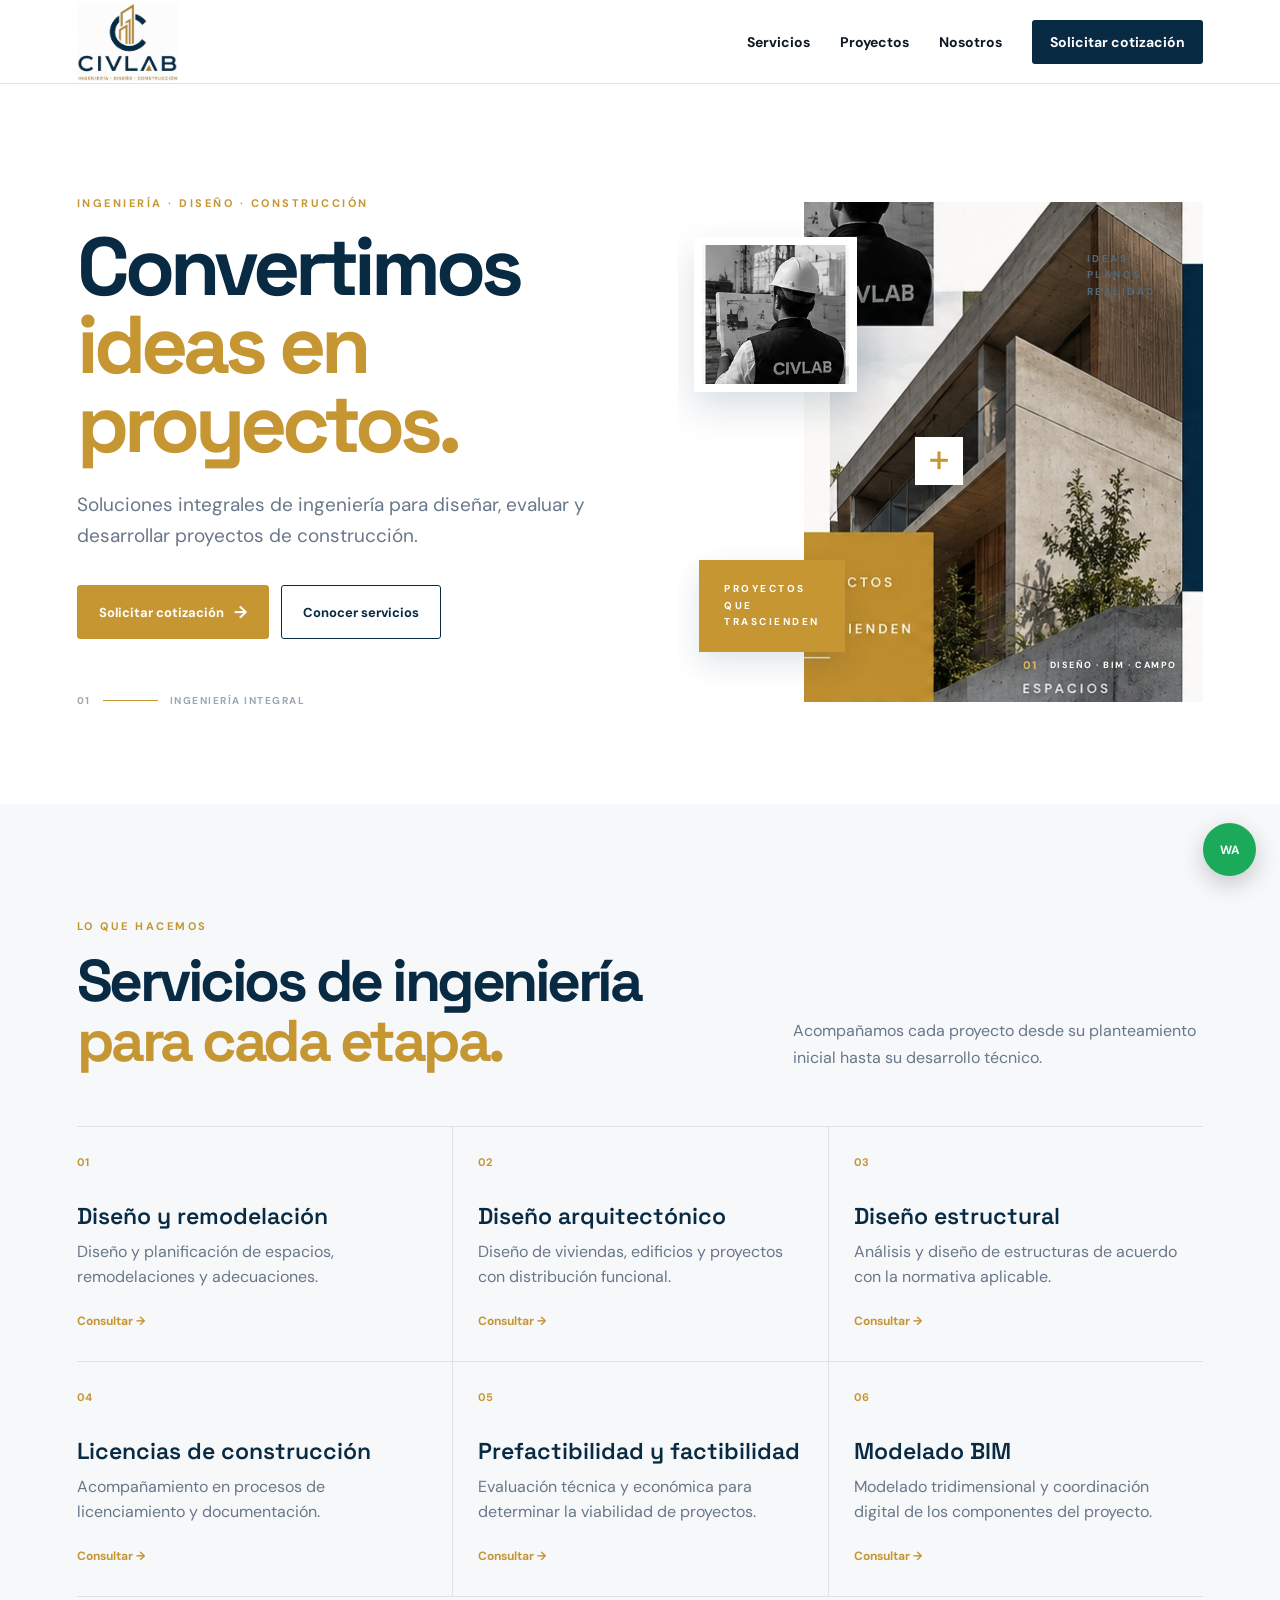
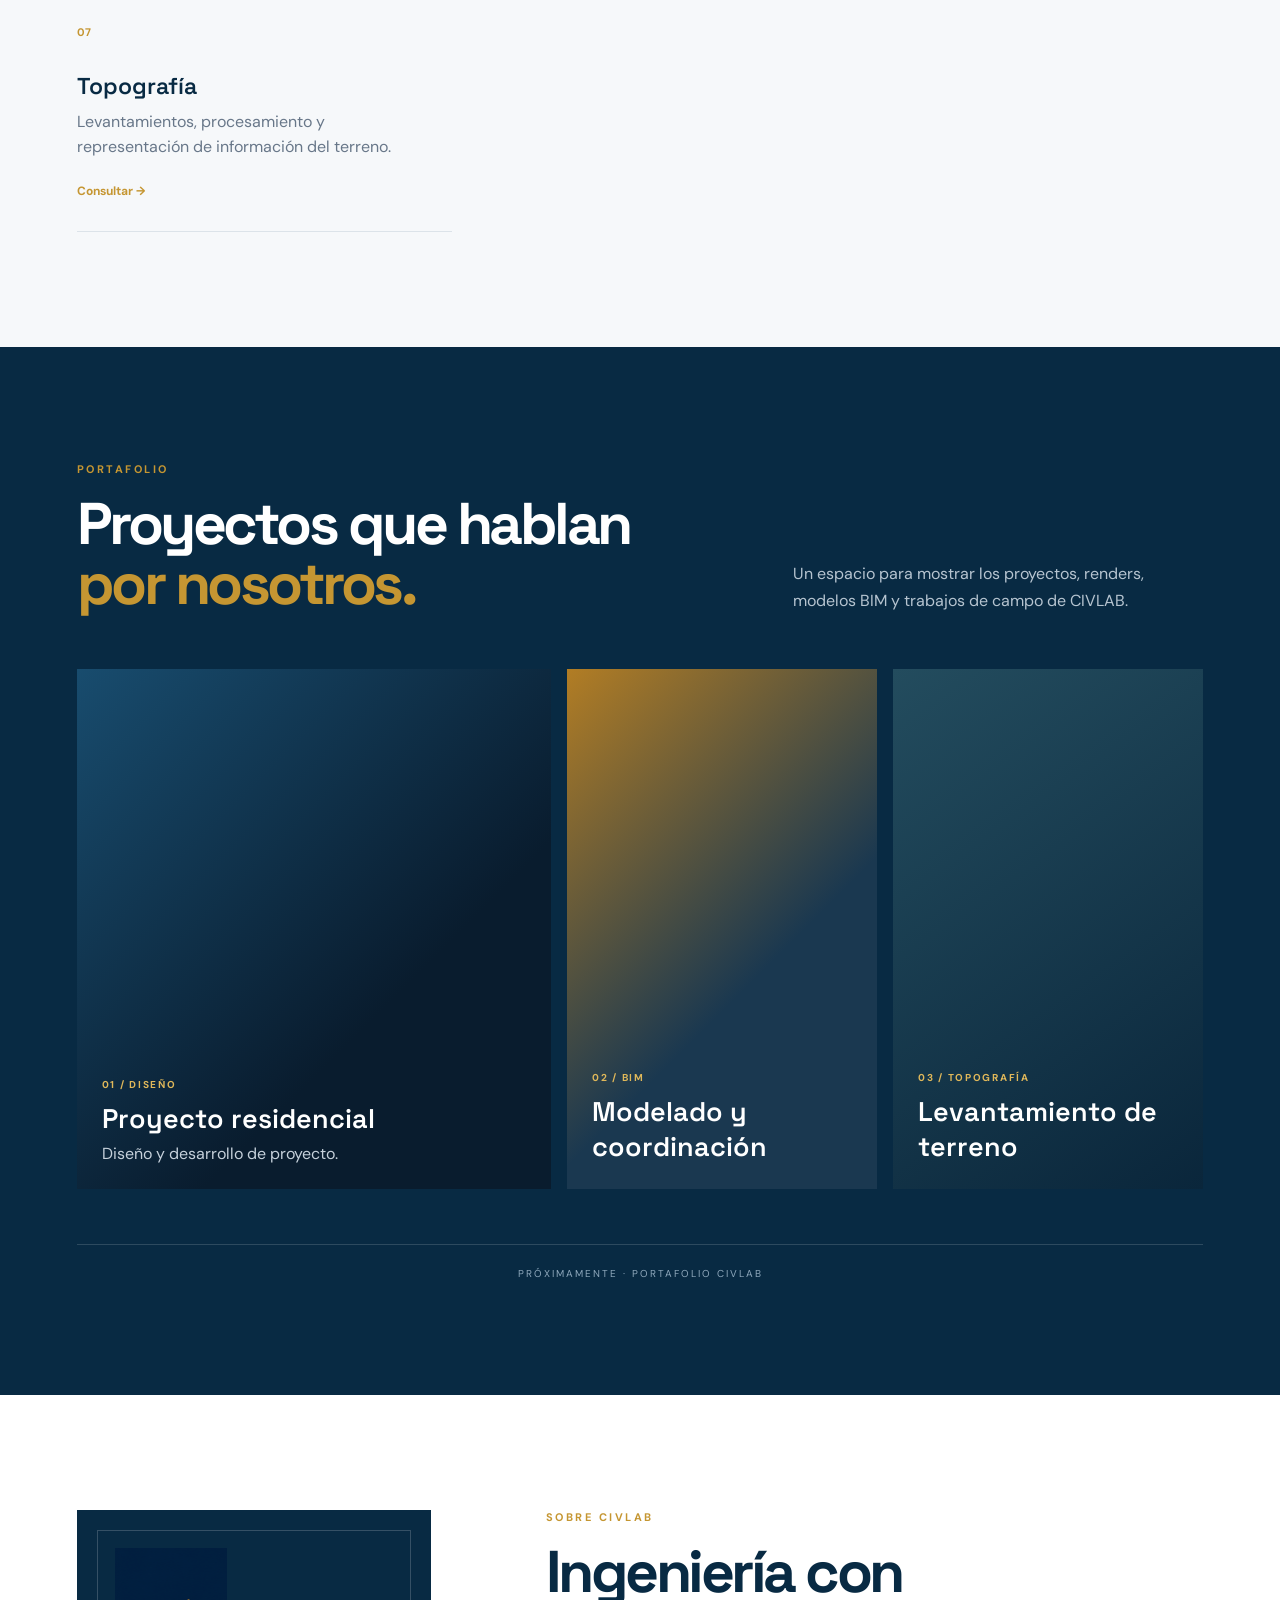
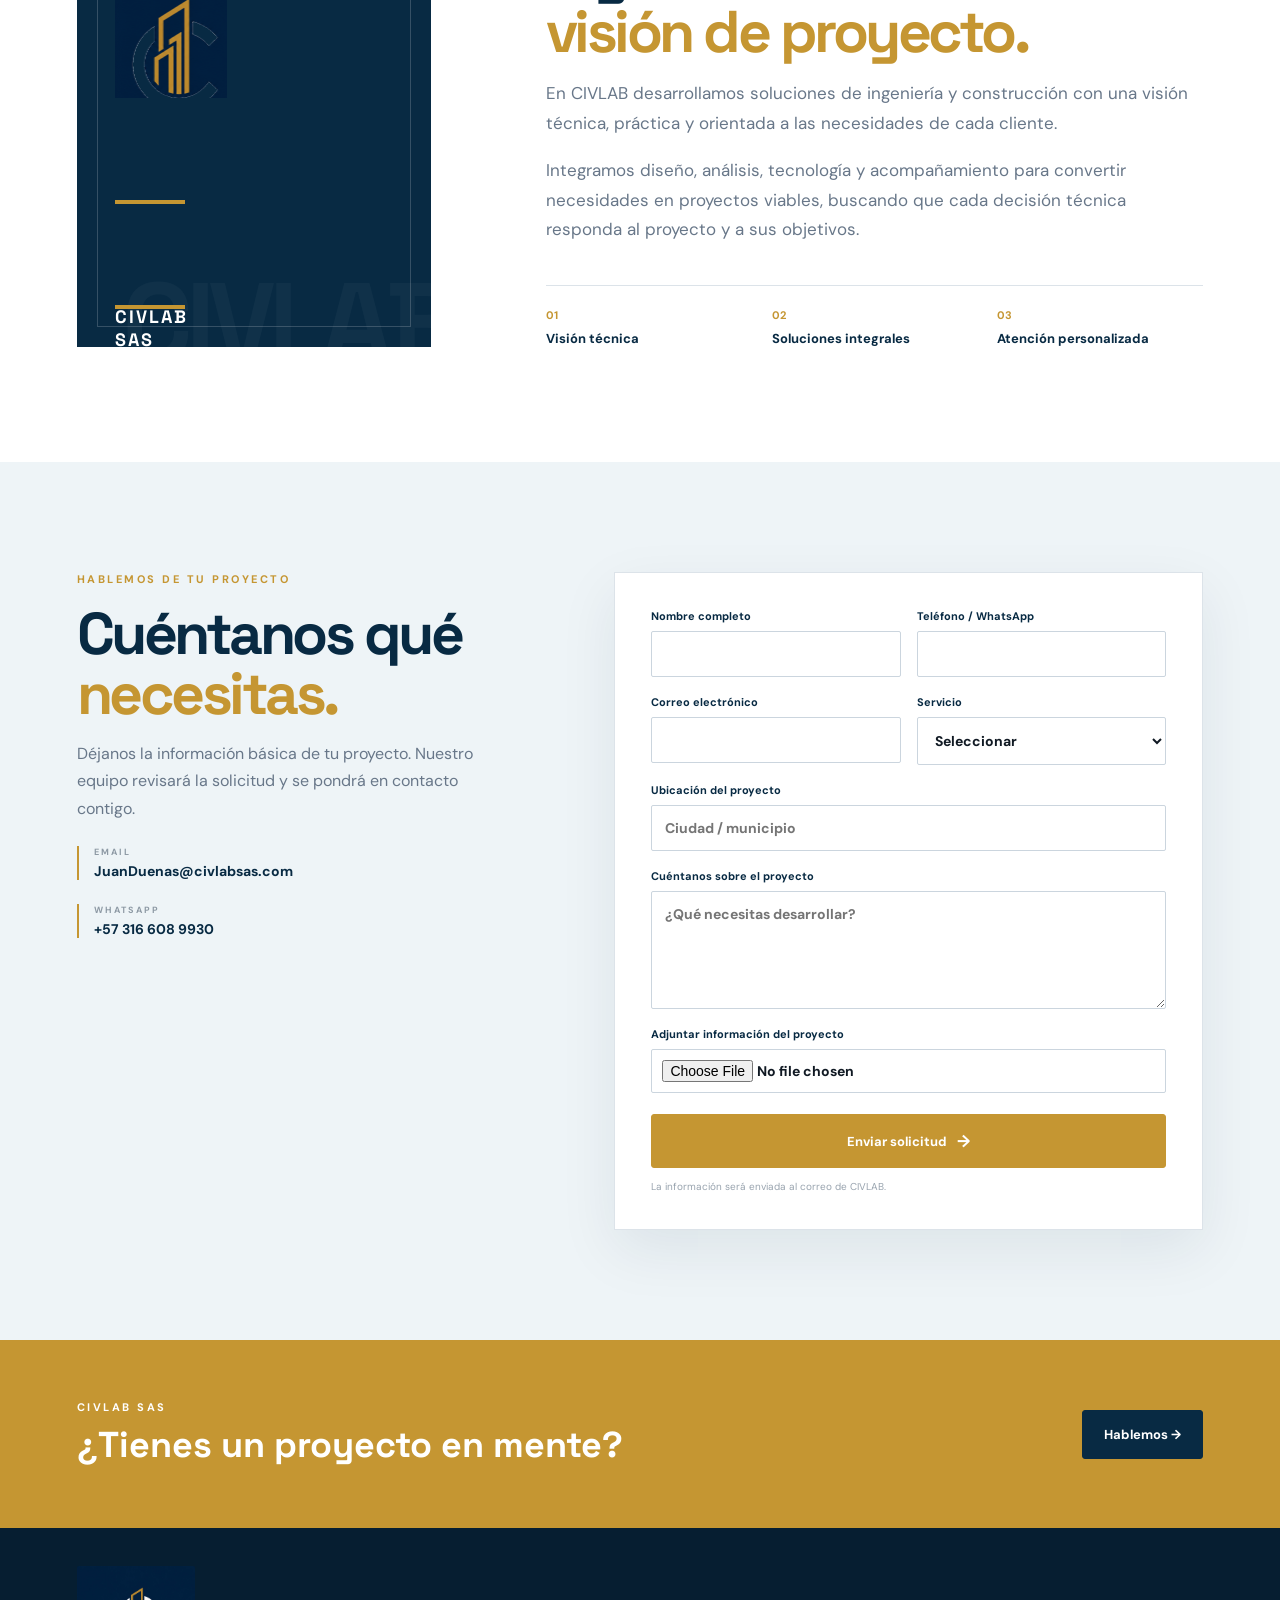
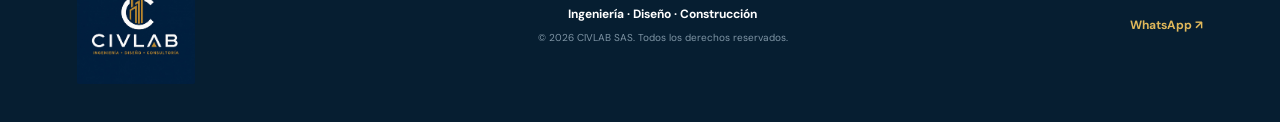
==== index.html @ 0d51b1dd "Add files via upload" ====
<!doctype html>
<html lang="es">
<head>
<meta charset="utf-8">
<meta name="viewport" content="width=device-width, initial-scale=1">
<meta name="description" content="CIVLAB SAS — Ingeniería, diseño, construcción y soluciones para proyectos.">
<meta name="theme-color" content="#082A43">
<title>CIVLAB SAS | Ingeniería · Diseño · Construcción</title>
<link rel="icon" type="image/png" href="favicon-civlab.png">
<link rel="stylesheet" href="styles.css">
</head>
<body>
<header class="nav">
  <a class="brand" href="#inicio" aria-label="CIVLAB"><img src="logo-civlab.png" alt="CIVLAB SAS"></a>
  <nav>
    <a href="#servicios">Servicios</a>
    <a href="#proyectos">Proyectos</a>
    <a href="#nosotros">Nosotros</a>
    <a class="nav-cta" href="#cotizacion">Solicitar cotización</a>
  </nav>
</header>

<main>
<section id="inicio" class="hero">
  <div class="hero-copy">
    <p class="eyebrow">INGENIERÍA · DISEÑO · CONSTRUCCIÓN</p>
    <h1>Convertimos<br><span>ideas en proyectos.</span></h1>
    <p class="lead">Soluciones integrales de ingeniería para diseñar, evaluar y desarrollar proyectos de construcción.</p>
    <div class="actions">
      <a class="btn gold" href="#cotizacion">Solicitar cotización <b>→</b></a>
      <a class="btn outline" href="#servicios">Conocer servicios</a>
    </div>
    <div class="hero-meta"><span>01</span><i></i><span>INGENIERÍA INTEGRAL</span></div>
  </div>
  <div class="hero-visual creative-hero">
    <div class="hero-frame">
      <img class="hero-building" src="hero-building.jpg" alt="Proyecto arquitectónico CIVLAB">
      <div class="hero-worker"><img src="hero-worker.jpg" alt="Trabajo técnico en campo"></div>
      <div class="hero-tag hero-tag-top"><span>IDEAS</span><span>PLANOS</span><span>REALIDAD</span></div>
      <div class="hero-tag hero-tag-bottom"><span>PROYECTOS</span><span>QUE</span><span>TRASCIENDEN</span></div>
      <div class="hero-plus">+</div>
      <div class="hero-stamp"><b>01</b><span>DISEÑO · BIM · CAMPO</span></div>
    </div>
  </div>
</section>

<section id="servicios" class="section services-section">
  <div class="section-head">
    <div><p class="eyebrow">LO QUE HACEMOS</p><h2>Servicios de ingeniería<br><em>para cada etapa.</em></h2></div>
    <p class="section-intro">Acompañamos cada proyecto desde su planteamiento inicial hasta su desarrollo técnico.</p>
  </div>
  <div class="services">
    <article class="service"><span>01</span><h3>Diseño y remodelación</h3><p>Diseño y planificación de espacios, remodelaciones y adecuaciones.</p><a href="#cotizacion">Consultar →</a></article>
    <article class="service"><span>02</span><h3>Diseño arquitectónico</h3><p>Diseño de viviendas, edificios y proyectos con distribución funcional.</p><a href="#cotizacion">Consultar →</a></article>
    <article class="service"><span>03</span><h3>Diseño estructural</h3><p>Análisis y diseño de estructuras de acuerdo con la normativa aplicable.</p><a href="#cotizacion">Consultar →</a></article>
    <article class="service"><span>04</span><h3>Licencias de construcción</h3><p>Acompañamiento en procesos de licenciamiento y documentación.</p><a href="#cotizacion">Consultar →</a></article>
    <article class="service"><span>05</span><h3>Prefactibilidad y factibilidad</h3><p>Evaluación técnica y económica para determinar la viabilidad de proyectos.</p><a href="#cotizacion">Consultar →</a></article>
    <article class="service"><span>06</span><h3>Modelado BIM</h3><p>Modelado tridimensional y coordinación digital de los componentes del proyecto.</p><a href="#cotizacion">Consultar →</a></article>
    <article class="service"><span>07</span><h3>Topografía</h3><p>Levantamientos, procesamiento y representación de información del terreno.</p><a href="#cotizacion">Consultar →</a></article>
  </div>
</section>

<section id="proyectos" class="projects">
  <div class="section-head">
    <div><p class="eyebrow">PORTAFOLIO</p><h2>Proyectos que hablan<br><em>por nosotros.</em></h2></div>
    <p class="section-intro">Un espacio para mostrar los proyectos, renders, modelos BIM y trabajos de campo de CIVLAB.</p>
  </div>
  <div class="project-grid">
    <article class="project project-large"><div class="project-bg bg1"></div><div class="project-info"><small>01 / DISEÑO</small><h3>Proyecto residencial</h3><p>Diseño y desarrollo de proyecto.</p></div></article>
    <article class="project"><div class="project-bg bg2"></div><div class="project-info"><small>02 / BIM</small><h3>Modelado y coordinación</h3></div></article>
    <article class="project"><div class="project-bg bg3"></div><div class="project-info"><small>03 / TOPOGRAFÍA</small><h3>Levantamiento de terreno</h3></div></article>
  </div>
  <div class="portfolio-note">PRÓXIMAMENTE · PORTAFOLIO CIVLAB</div>
</section>

<section id="nosotros" class="about section">
  <div class="about-side">
    <img class="about-emblem" src="emblema-civlab.png" alt="Emblema CIVLAB">
    <div class="about-rule"></div>
    <div class="about-caption"><strong>CIVLAB SAS</strong><span>INGENIERÍA · DISEÑO · CONSTRUCCIÓN</span></div>
  </div>
  <div class="about-copy">
    <p class="eyebrow">SOBRE CIVLAB</p>
    <h2>Ingeniería con<br><em>visión de proyecto.</em></h2>
    <p>En CIVLAB desarrollamos soluciones de ingeniería y construcción con una visión técnica, práctica y orientada a las necesidades de cada cliente.</p>
    <p>Integramos diseño, análisis, tecnología y acompañamiento para convertir necesidades en proyectos viables, buscando que cada decisión técnica responda al proyecto y a sus objetivos.</p>
    <div class="values">
      <div><b>01</b><span>Visión técnica</span></div>
      <div><b>02</b><span>Soluciones integrales</span></div>
      <div><b>03</b><span>Atención personalizada</span></div>
    </div>
  </div>
</section>

<section id="cotizacion" class="quote">
  <div class="quote-copy">
    <p class="eyebrow">HABLEMOS DE TU PROYECTO</p>
    <h2>Cuéntanos qué<br><em>necesitas.</em></h2>
    <p>Déjanos la información básica de tu proyecto. Nuestro equipo revisará la solicitud y se pondrá en contacto contigo.</p>
    <div class="contact-card"><span>EMAIL</span><strong>JuanDuenas@civlabsas.com</strong></div>
    <div class="contact-card"><span>WHATSAPP</span><strong>+57 316 608 9930</strong></div>
  </div>
  <form action="https://formsubmit.co/JuanDuenas@civlabsas.com" method="POST" enctype="multipart/form-data">
    <input type="hidden" name="_subject" value="Nueva solicitud de cotización — CIVLAB SAS">
    <input type="hidden" name="_captcha" value="true">
    <input type="hidden" name="_template" value="table">
    <input type="hidden" name="_next" value="https://civlabsas.com/gracias.html">
    <input type="hidden" name="_honey" value="">
    <div class="form-row"><label>Nombre completo<input name="nombre" autocomplete="name" required></label><label>Teléfono / WhatsApp<input name="telefono" autocomplete="tel" required></label></div>
    <div class="form-row"><label>Correo electrónico<input type="email" name="_replyto" autocomplete="email" required></label><label>Servicio<select name="servicio" required><option value="">Seleccionar</option><option>Diseño y remodelación</option><option>Diseño arquitectónico</option><option>Diseño estructural</option><option>Licencias de construcción</option><option>Estudios de prefactibilidad y factibilidad</option><option>Modelado BIM</option><option>Topografía</option></select></label></div>
    <label>Ubicación del proyecto<input name="ubicacion" placeholder="Ciudad / municipio"></label>
    <label>Cuéntanos sobre el proyecto<textarea name="mensaje" rows="5" placeholder="¿Qué necesitas desarrollar?" required></textarea></label><label>Adjuntar información del proyecto <input type="file" name="archivo" accept=".pdf,.jpg,.jpeg,.png,.doc,.docx"></label>
    <button class="btn gold full" type="submit">Enviar solicitud <b>→</b></button>
    <p class="form-note">La información será enviada al correo de CIVLAB.</p>
  </form>
</section>

<section class="cta-strip"><div><p class="eyebrow">CIVLAB SAS</p><h2>¿Tienes un proyecto en mente?</h2></div><a class="btn gold" href="#cotizacion">Hablemos →</a></section>
</main>

<footer>
  <a class="brand footer-brand official-footer-logo" href="#inicio"><img src="logo-footer-civlab.jpg" alt="CIVLAB SAS"></a>
  <div class="footer-center"><p>Ingeniería · Diseño · Construcción</p><small>© 2026 CIVLAB SAS. Todos los derechos reservados.</small></div>
  <a class="whatsapp" href="https://wa.me/573166089930" target="_blank" rel="noopener">WhatsApp ↗</a>
</footer>
<a class="wa-float" href="https://wa.me/573166089930" target="_blank" rel="noopener" aria-label="Contactar por WhatsApp">WA</a>
<script src="script.js"></script>
</body></html>
---- styles.css ----
@import url('https://fonts.googleapis.com/css2?family=DM+Sans:wght@400;500;600;700&family=Space+Grotesk:wght@500;600;700&display=swap');
:root{--navy:#082A43;--navy2:#061E31;--gold:#C59632;--gold2:#E0B85A;--blue:#0D527E;--ink:#101923;--muted:#687789;--line:#DCE3E9;--paper:#F6F8FA;--white:#fff}
*{box-sizing:border-box}html{scroll-behavior:smooth}body{margin:0;color:var(--ink);background:var(--paper);font-family:"DM Sans",sans-serif}a{text-decoration:none;color:inherit}button,input,select,textarea{font:inherit}
.nav{height:84px;padding:0 6vw;background:#fff;border-bottom:1px solid var(--line);display:flex;align-items:center;justify-content:space-between;position:sticky;top:0;z-index:50}.brand{display:flex;width:150px;height:84px;align-items:center;overflow:hidden}.brand img{display:block;width:100%;height:78px;object-fit:contain;object-position:left center}nav{display:flex;align-items:center;gap:30px;font-size:14px;font-weight:700}nav a{transition:.2s}nav a:hover{color:var(--gold)}.nav-cta{background:var(--navy);color:#fff;padding:13px 18px;border-radius:3px}.nav-cta:hover{background:var(--gold);color:#fff}
.hero{min-height:720px;padding:85px 6vw 70px;display:grid;grid-template-columns:1fr 1fr;gap:6vw;align-items:center;background:#fff}.eyebrow{font-size:11px;letter-spacing:2.5px;font-weight:700;color:var(--gold);margin:0 0 18px}.hero h1{font:700 clamp(50px,6.4vw,88px)/.96 "Space Grotesk";letter-spacing:-5px;margin:0 0 25px;color:var(--navy)}.hero h1 span{color:var(--gold)}.lead{font-size:19px;line-height:1.65;color:var(--muted);max-width:610px}.actions{display:flex;gap:12px;margin-top:34px}.btn{display:inline-flex;align-items:center;justify-content:center;gap:10px;padding:15px 21px;border:1px solid var(--navy);border-radius:3px;font-size:13px;font-weight:700;cursor:pointer;transition:.2s}.btn b{font-size:17px}.gold{background:var(--gold);border-color:var(--gold);color:#fff}.gold:hover{background:var(--navy);border-color:var(--navy)}.outline{background:#fff;color:var(--navy)}.outline:hover{background:var(--navy);color:#fff}.hero-meta{display:flex;align-items:center;gap:12px;margin-top:55px;color:#9BA7B3;font-size:10px;letter-spacing:1.5px;font-weight:700}.hero-meta i{display:block;width:55px;height:1px;background:var(--gold)}
.hero-visual{height:500px;position:relative;display:flex;align-items:center;justify-content:center}
.hero-frame{position:relative;width:min(100%,560px);height:500px;overflow:hidden;background:#EEF2F3}
.hero-frame:before{content:"";position:absolute;left:0;top:0;width:72%;height:100%;background:#fff;z-index:0}
.hero-building{position:absolute;right:0;top:0;width:78%;height:100%;object-fit:cover;object-position:center;border-left:10px solid #fff;z-index:1}
.hero-worker{position:absolute;left:3%;top:7%;width:31%;height:31%;z-index:4;overflow:hidden;border:8px solid #fff;box-shadow:0 16px 35px rgba(8,42,67,.15)}
.hero-worker img{width:100%;height:100%;object-fit:cover;object-position:center}
.hero-tag{position:absolute;z-index:5;display:flex;flex-direction:column;gap:2px;font-size:10px;line-height:1.45;letter-spacing:2.5px;font-weight:700}
.hero-tag-top{right:9%;top:10%;color:#52697A}
.hero-tag-bottom{left:4%;bottom:10%;background:var(--gold);color:#fff;padding:22px 25px;min-width:145px;box-shadow:0 12px 28px rgba(8,42,67,.12)}
.hero-plus{position:absolute;z-index:6;left:45%;top:47%;font:400 42px/1 "Space Grotesk";color:var(--gold);background:#fff;width:48px;height:48px;display:grid;place-items:center}
.hero-stamp{position:absolute;z-index:5;right:5%;bottom:6%;display:flex;align-items:center;gap:12px;color:#fff;font-size:9px;letter-spacing:1.5px;font-weight:700;text-shadow:0 1px 8px rgba(0,0,0,.5)}
.hero-stamp b{color:var(--gold2);font-size:11px}
.section{padding:115px 6vw}.section-head{display:flex;align-items:end;justify-content:space-between;gap:50px;margin-bottom:55px}.section h2,.projects h2,.about h2,.quote h2{font:700 clamp(38px,4.6vw,65px)/1.02 "Space Grotesk";letter-spacing:-3.5px;margin:0;color:var(--navy)}h2 em{font-style:normal;color:var(--gold)}.section-intro{max-width:410px;color:var(--muted);line-height:1.65;margin:0}.services{display:grid;grid-template-columns:repeat(3,1fr);border-top:1px solid var(--line)}.service{min-height:235px;padding:28px 25px 32px 0;border-bottom:1px solid var(--line);display:flex;flex-direction:column;align-items:flex-start}.service:nth-child(3n+2),.service:nth-child(3n+3){padding-left:25px;border-left:1px solid var(--line)}.service span{font-size:11px;color:var(--gold);font-weight:700}.service h3{font:600 23px "Space Grotesk";color:var(--navy);margin:32px 0 9px}.service p{color:var(--muted);line-height:1.55;margin:0;max-width:390px}.service a{margin-top:auto;padding-top:22px;font-size:12px;font-weight:700;color:var(--gold)}.service a:hover{color:var(--navy)}
.projects{padding:115px 6vw;background:var(--navy);color:#fff}.projects h2{color:#fff}.projects .section-intro{color:#B6C4D0}.project-grid{display:grid;grid-template-columns:1.3fr .85fr .85fr;gap:16px}.project{min-height:430px;position:relative;overflow:hidden;background:#123B58}.project-large{min-height:520px}.project-bg{position:absolute;inset:0;transition:transform .5s}.project:hover .project-bg{transform:scale(1.05)}.bg1{background:linear-gradient(135deg,#184C6E,#091C2E 65%),repeating-linear-gradient(0deg,transparent 0 29px,rgba(255,255,255,.06) 30px),repeating-linear-gradient(90deg,transparent 0 29px,rgba(255,255,255,.06) 30px)}.bg2{background:linear-gradient(135deg,#B27D24,#1A3850 60%)}.bg3{background:linear-gradient(145deg,#234C5E,#0A263B)}.project-info{position:absolute;left:25px;right:25px;bottom:25px;z-index:2}.project-info small{color:#E0B85A;font-weight:700;letter-spacing:1.7px;font-size:10px}.project-info h3{font:600 27px "Space Grotesk";margin:8px 0 0}.project-info p{color:#C6D1DB;margin:7px 0 0}.portfolio-note{text-align:center;border-top:1px solid rgba(255,255,255,.15);margin-top:55px;padding-top:22px;color:#8FA8BC;font-size:10px;letter-spacing:2px}
.about{display:grid;grid-template-columns:.7fr 1.3fr;gap:9vw;background:#fff}.about-side{border-right:1px solid var(--line);display:flex;flex-direction:column;justify-content:space-between;padding-right:30px;min-height:390px}.about-side span{font:700 120px "Space Grotesk";letter-spacing:-10px;color:#E7ECEF}.about-side div{width:70px;height:4px;background:var(--gold)}.about-side strong{color:#9AA6B1;letter-spacing:2px;font-size:12px}.about-copy>p:not(.eyebrow){max-width:720px;color:var(--muted);font-size:17px;line-height:1.75}.values{display:grid;grid-template-columns:repeat(3,1fr);gap:20px;margin-top:40px;border-top:1px solid var(--line);padding-top:22px}.values div{display:flex;flex-direction:column;gap:8px}.values b{color:var(--gold);font-size:11px}.values span{font-weight:700;color:var(--navy);font-size:13px}
.quote{padding:110px 6vw;display:grid;grid-template-columns:.85fr 1.15fr;gap:8vw;background:#EEF4F7}.quote h2{color:var(--navy)}.quote-copy>p:not(.eyebrow){max-width:510px;color:var(--muted);line-height:1.7}.contact-card{border-left:2px solid var(--gold);padding-left:15px;margin-top:24px;display:flex;flex-direction:column;gap:4px}.contact-card span{font-size:9px;letter-spacing:2px;color:#8D99A4;font-weight:700}.contact-card strong{font-size:14px;color:var(--navy)}form{background:#fff;padding:36px;border:1px solid var(--line);box-shadow:0 20px 55px rgba(8,42,67,.08)}label{display:block;font-size:11px;font-weight:700;color:var(--navy);margin-bottom:18px}input,select,textarea{display:block;width:100%;margin-top:8px;padding:13px;border:1px solid #CBD5DE;border-radius:2px;background:#fff;color:var(--ink);outline:none;font-size:14px}input:focus,select:focus,textarea:focus{border-color:var(--gold)}textarea{resize:vertical}.form-row{display:grid;grid-template-columns:1fr 1fr;gap:16px}.full{width:100%;margin-top:3px}.form-note{font-size:10px!important;color:#98A3AE;margin:12px 0 0}
.cta-strip{padding:60px 6vw;background:var(--gold);display:flex;align-items:center;justify-content:space-between;gap:30px}.cta-strip .eyebrow{color:#fff;margin-bottom:8px}.cta-strip h2{font:700 36px "Space Grotesk";color:#fff;margin:0}.cta-strip .btn{background:var(--navy);border-color:var(--navy)}
footer{padding:38px 6vw;background:#061E31;color:#9EB0BE;display:flex;align-items:center;justify-content:space-between;gap:30px;font-size:12px}.footer-brand{width:118px;height:118px;display:block;flex:0 0 118px}.official-footer-logo img{display:block;width:100%;height:100%;object-fit:cover;border-radius:2px}.footer-center{text-align:center}.footer-center p{margin:0 0 7px;color:#fff;font-weight:700}.footer-center small{color:#7F95A5}.whatsapp{color:#E0B85A;font-weight:700}.wa-float{position:fixed;right:24px;bottom:24px;width:53px;height:53px;border-radius:50%;background:#1BAA59;color:#fff;display:grid;place-items:center;font-weight:700;font-size:12px;box-shadow:0 8px 25px rgba(0,0,0,.2);z-index:40}.wa-float:hover{transform:scale(1.05)}
@media(max-width:850px){.nav{height:72px}.brand{width:118px;height:72px}.brand img{height:66px}nav{gap:10px}nav a:not(.nav-cta){display:none}.nav-cta{padding:10px 12px;font-size:11px}.hero{grid-template-columns:1fr;padding-top:60px}.hero-visual{height:390px}.section-head{display:block}.section-intro{margin-top:20px}.services,.project-grid,.about,.quote{grid-template-columns:1fr}.service:nth-child(3n+2),.service:nth-child(3n+3){padding-left:0;border-left:0}.service{min-height:210px}.project,.project-large{min-height:360px}.about-side{border-right:0;border-bottom:1px solid var(--line);padding:0 0 30px;min-height:230px}.form-row{grid-template-columns:1fr}.cta-strip{display:block}.cta-strip .btn{margin-top:25px}footer{flex-direction:column;align-items:flex-start}.footer-center{text-align:left}}

/* V5 — About section */
.about-side{position:relative;display:flex;flex-direction:column;justify-content:space-between;padding-right:40px;min-height:390px;border-right:1px solid var(--line)}
.about-emblem{width:min(230px,70%);height:auto;object-fit:contain;object-position:left center;margin-top:10px}
.about-rule{width:72px;height:4px;background:var(--gold);margin-top:25px}
.about-caption{display:flex;flex-direction:column;gap:7px}
.about-caption strong{font:700 16px "Space Grotesk";color:var(--navy)}
.about-caption span{font-size:9px;letter-spacing:1.5px;color:#8997A4}
input[type=file]{padding:10px;background:#fff;cursor:pointer}
@media(max-width:850px){.about-side{border-right:0;border-bottom:1px solid var(--line);padding:0 0 30px;min-height:260px}.about-emblem{width:190px}}

/* CIVLAB creative hero + responsive about polish */
.about-side{position:relative;background:var(--navy);border-right:0;padding:38px;min-height:390px;overflow:hidden;display:flex;flex-direction:column;justify-content:space-between}
.about-side:before{content:"";position:absolute;inset:20px;border:1px solid rgba(255,255,255,.18);pointer-events:none}
.about-side:after{content:"CIVLAB";position:absolute;right:-20px;bottom:-30px;font:700 110px/1 "Space Grotesk";letter-spacing:-7px;color:rgba(255,255,255,.035);pointer-events:none}
.about-emblem{position:relative;z-index:2;width:150px;height:150px;object-fit:contain;margin:0}
.about-rule{position:relative;z-index:2;width:72px;height:4px;background:var(--gold);margin:18px 0}
.about-caption{position:relative;z-index:2;display:flex;flex-direction:column;gap:7px}
.about-caption strong{font:700 18px "Space Grotesk";color:#fff}
.about-caption span{font-size:9px;letter-spacing:1.5px;color:#B8C7D2}
@media(max-width:850px){
  .hero{padding-top:42px;gap:38px}
  .hero h1{font-size:clamp(48px,13vw,68px);letter-spacing:-3.5px}
  .hero-visual{height:355px}
  .hero-frame{height:355px}
  .hero-worker{width:30%;height:32%;top:5%}
  .hero-tag-top{right:7%;top:8%}
  .hero-tag-bottom{left:3%;bottom:7%;padding:16px 18px;min-width:125px;font-size:9px}
  .hero-plus{left:43%;top:45%;width:40px;height:40px;font-size:34px}
  .hero-stamp{right:5%;bottom:4%;font-size:8px}
  .about-side{min-height:190px;height:190px;padding:22px 24px;display:grid;grid-template-columns:110px 1fr;grid-template-rows:1fr auto;column-gap:18px;align-items:center}
  .about-side:before{inset:12px}
  .about-side:after{font-size:70px;right:-12px;bottom:-10px}
  .about-emblem{width:105px;height:105px;grid-row:1 / span 2}
  .about-rule{width:55px;height:3px;margin:0 0 8px}
  .about-caption{gap:4px}
  .about-caption strong{font-size:15px}
  .about-caption span{font-size:7px;line-height:1.35;max-width:210px}
}
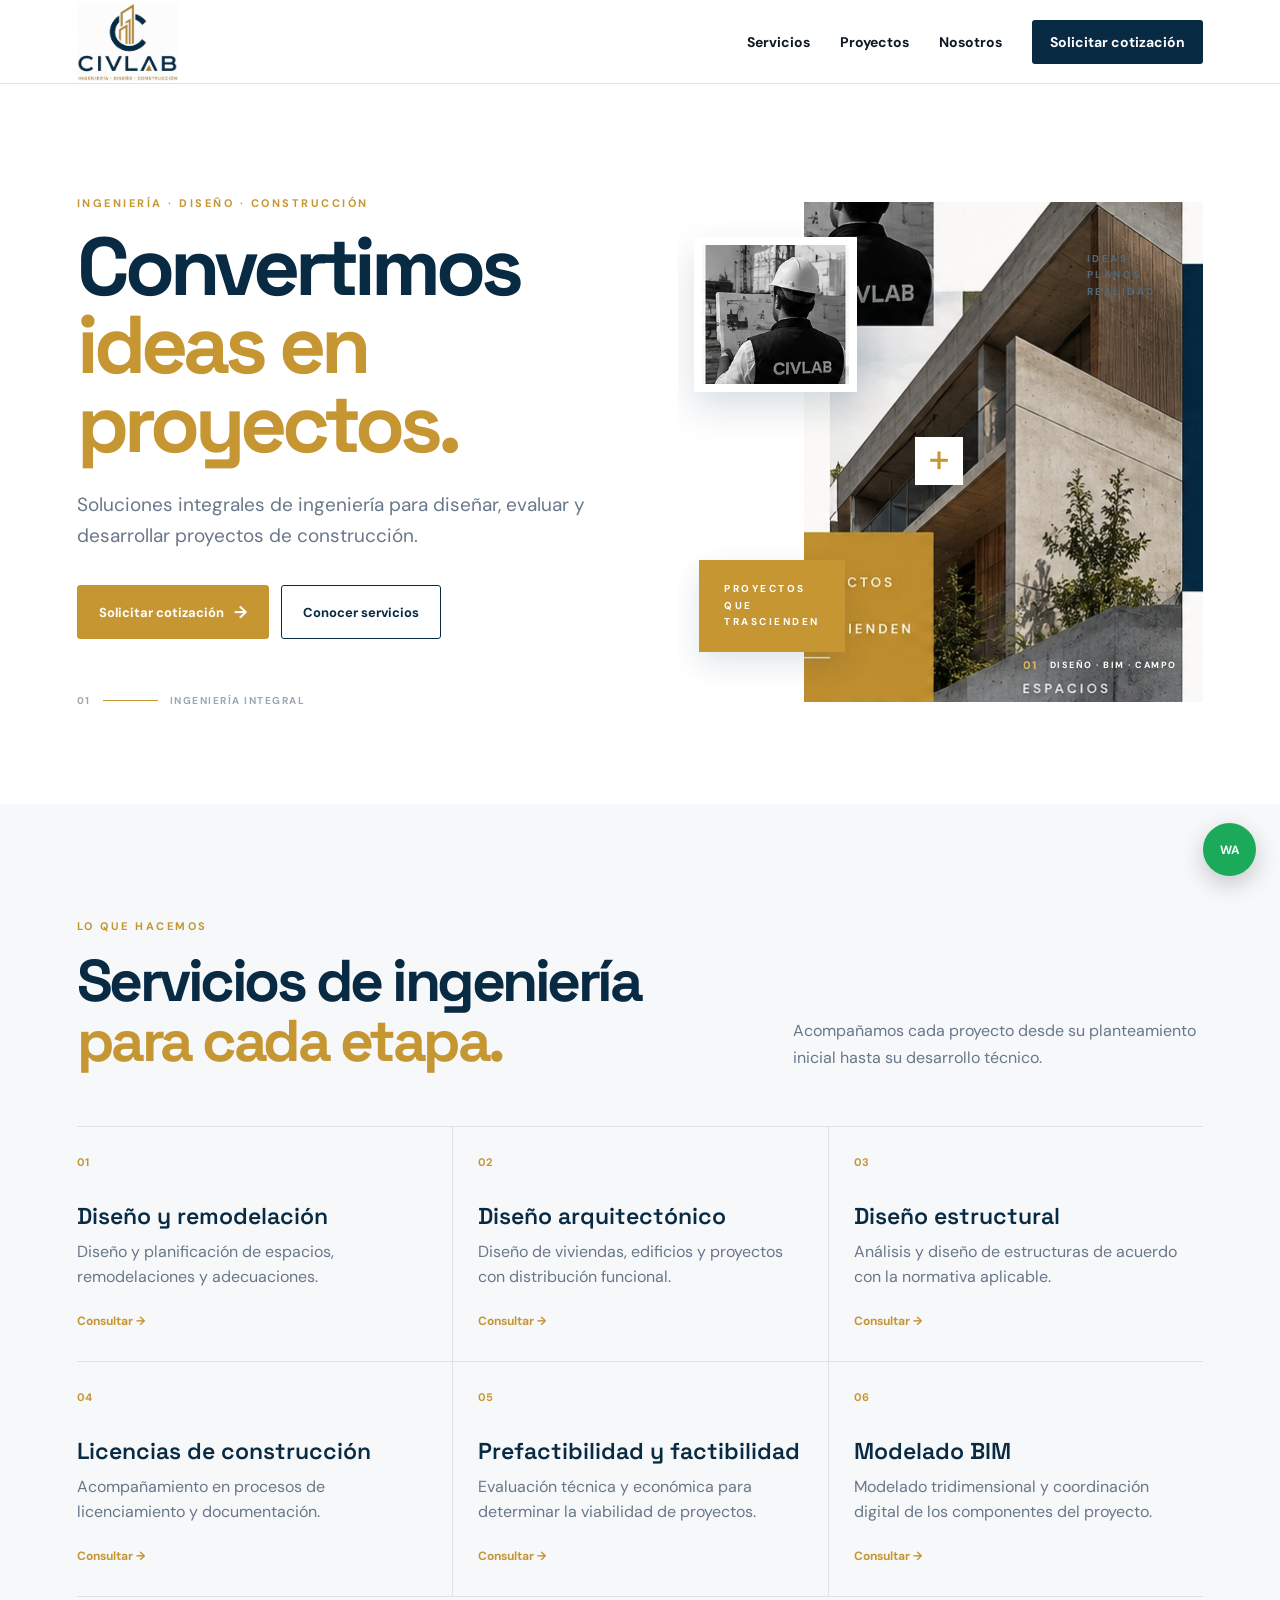
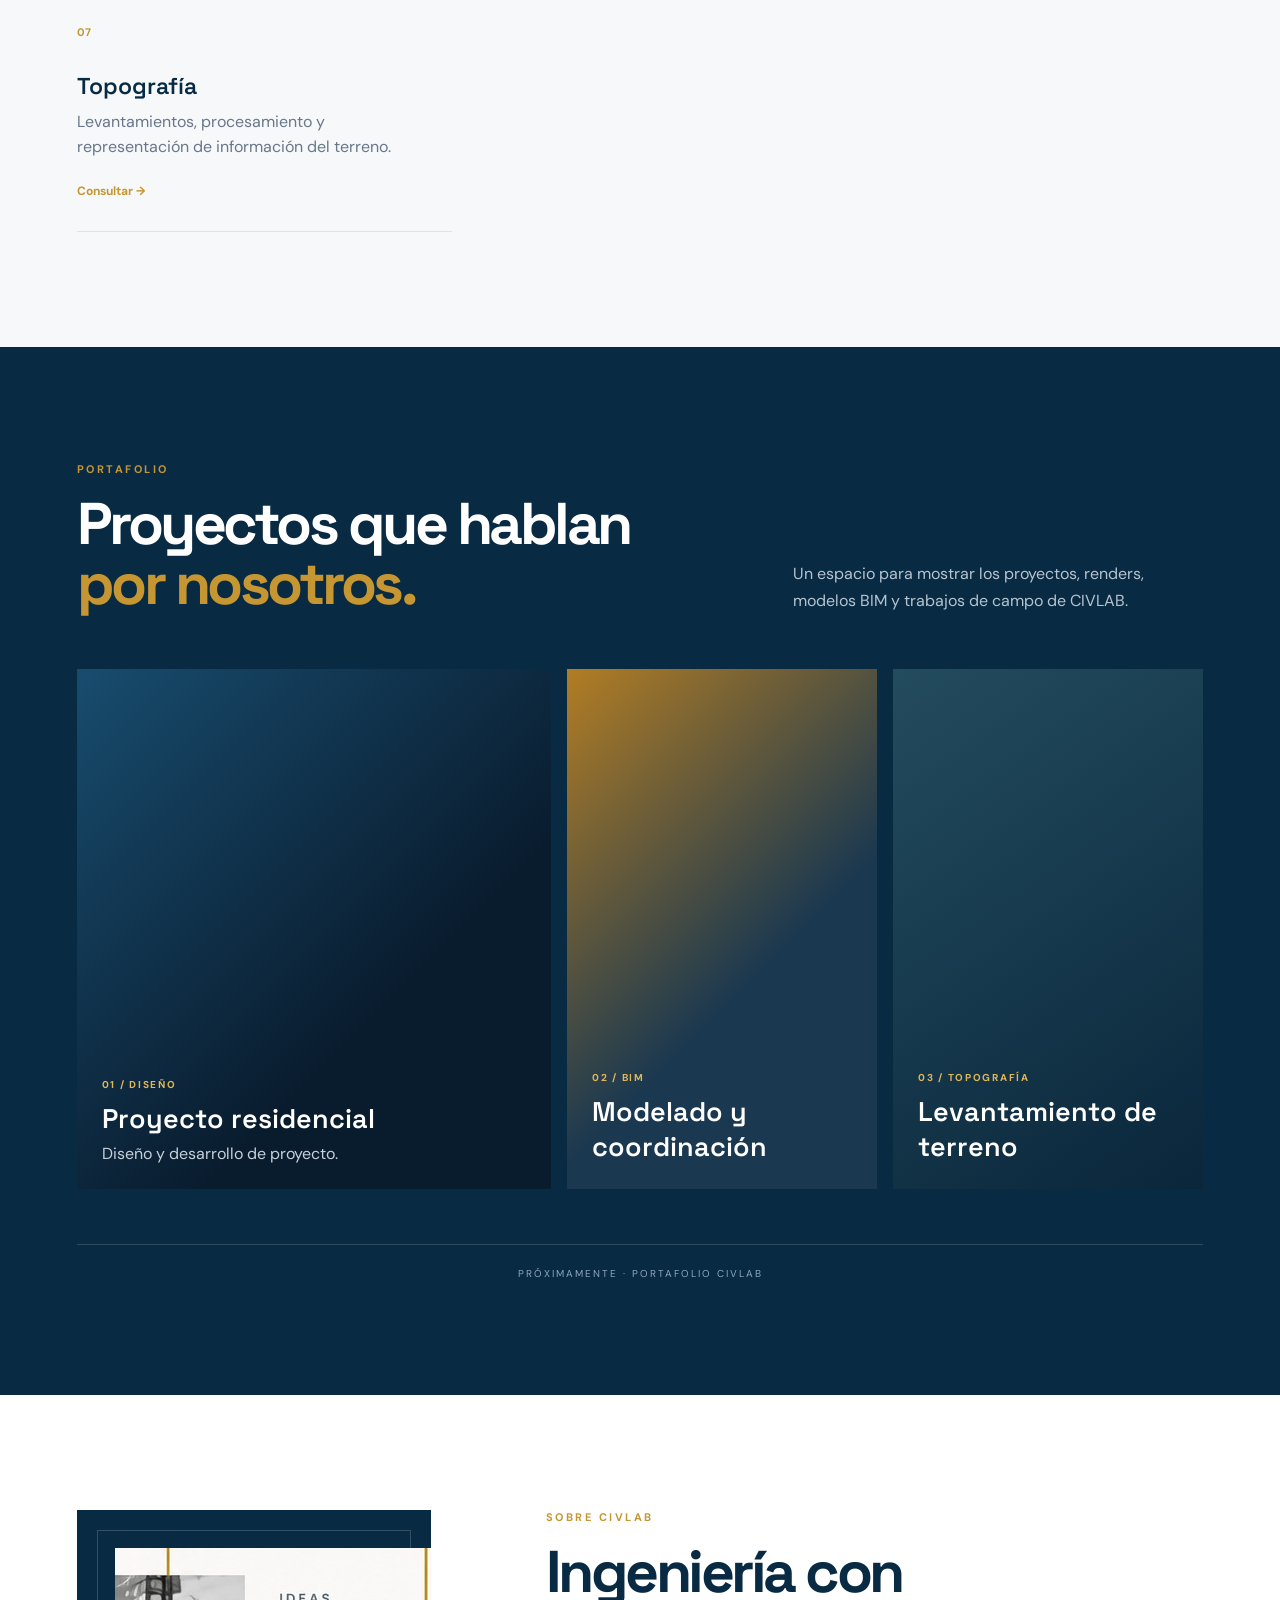
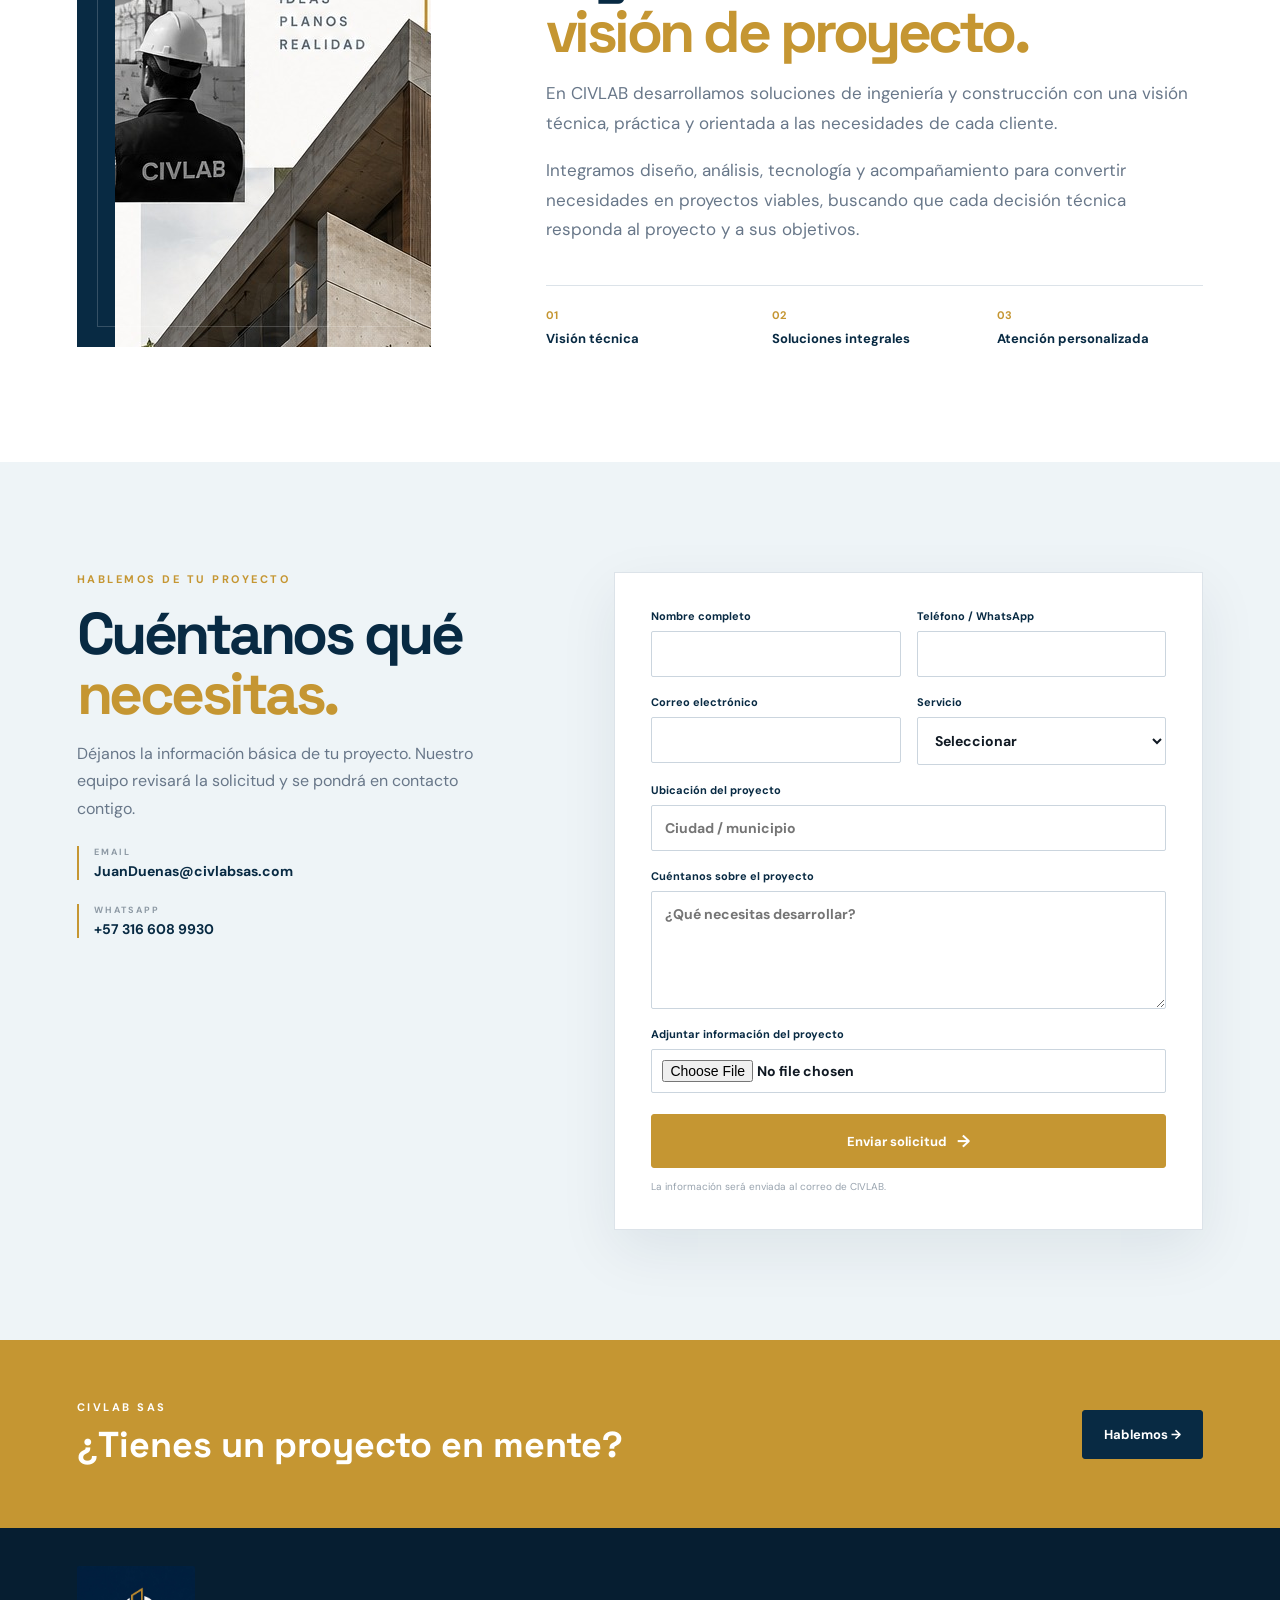
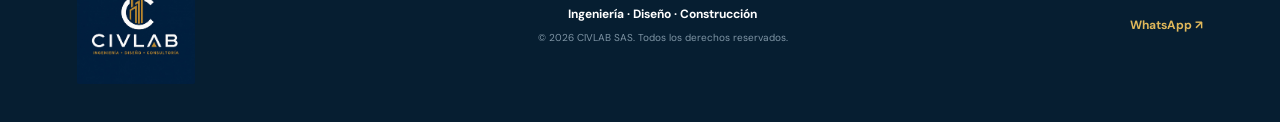
==== commit 2089631f: "Add files via upload" ====
--- a/index.html
+++ b/index.html
@@ -75,9 +75,12 @@
 
 <section id="nosotros" class="about section">
   <div class="about-side">
-    <img class="about-emblem" src="emblema-civlab.png" alt="Emblema CIVLAB">
-    <div class="about-rule"></div>
-    <div class="about-caption"><strong>CIVLAB SAS</strong><span>INGENIERÍA · DISEÑO · CONSTRUCCIÓN</span></div>
+    <div class="about-collage">
+      <img class="about-building" src="hero-building.jpg" alt="Proyecto arquitectónico CIVLAB">
+      <div class="about-worker-card"><img src="hero-worker.jpg" alt="Trabajo técnico de CIVLAB"></div>
+      <div class="about-gold-card"><span>IDEAS</span><span>PLANOS</span><span>REALIDAD</span></div>
+      <div class="about-mark"><b>CIVLAB</b><span>INGENIERÍA · DISEÑO · CONSTRUCCIÓN</span></div>
+    </div>
   </div>
   <div class="about-copy">
     <p class="eyebrow">SOBRE CIVLAB</p>
@@ -107,7 +110,7 @@
     <input type="hidden" name="_next" value="https://civlabsas.com/gracias.html">
     <input type="hidden" name="_honey" value="">
     <div class="form-row"><label>Nombre completo<input name="nombre" autocomplete="name" required></label><label>Teléfono / WhatsApp<input name="telefono" autocomplete="tel" required></label></div>
-    <div class="form-row"><label>Correo electrónico<input type="email" name="_replyto" autocomplete="email" required></label><label>Servicio<select name="servicio" required><option value="">Seleccionar</option><option>Diseño y remodelación</option><option>Diseño arquitectónico</option><option>Diseño estructural</option><option>Licencias de construcción</option><option>Estudios de prefactibilidad y factibilidad</option><option>Modelado BIM</option><option>Topografía</option></select></label></div>
+    <div class="form-row"><label>Correo electrónico<input type="email" name="email" autocomplete="email" required></label><label>Servicio<select name="servicio" required><option value="">Seleccionar</option><option>Diseño y remodelación</option><option>Diseño arquitectónico</option><option>Diseño estructural</option><option>Licencias de construcción</option><option>Estudios de prefactibilidad y factibilidad</option><option>Modelado BIM</option><option>Topografía</option></select></label></div>
     <label>Ubicación del proyecto<input name="ubicacion" placeholder="Ciudad / municipio"></label>
     <label>Cuéntanos sobre el proyecto<textarea name="mensaje" rows="5" placeholder="¿Qué necesitas desarrollar?" required></textarea></label><label>Adjuntar información del proyecto <input type="file" name="archivo" accept=".pdf,.jpg,.jpeg,.png,.doc,.docx"></label>
     <button class="btn gold full" type="submit">Enviar solicitud <b>→</b></button>
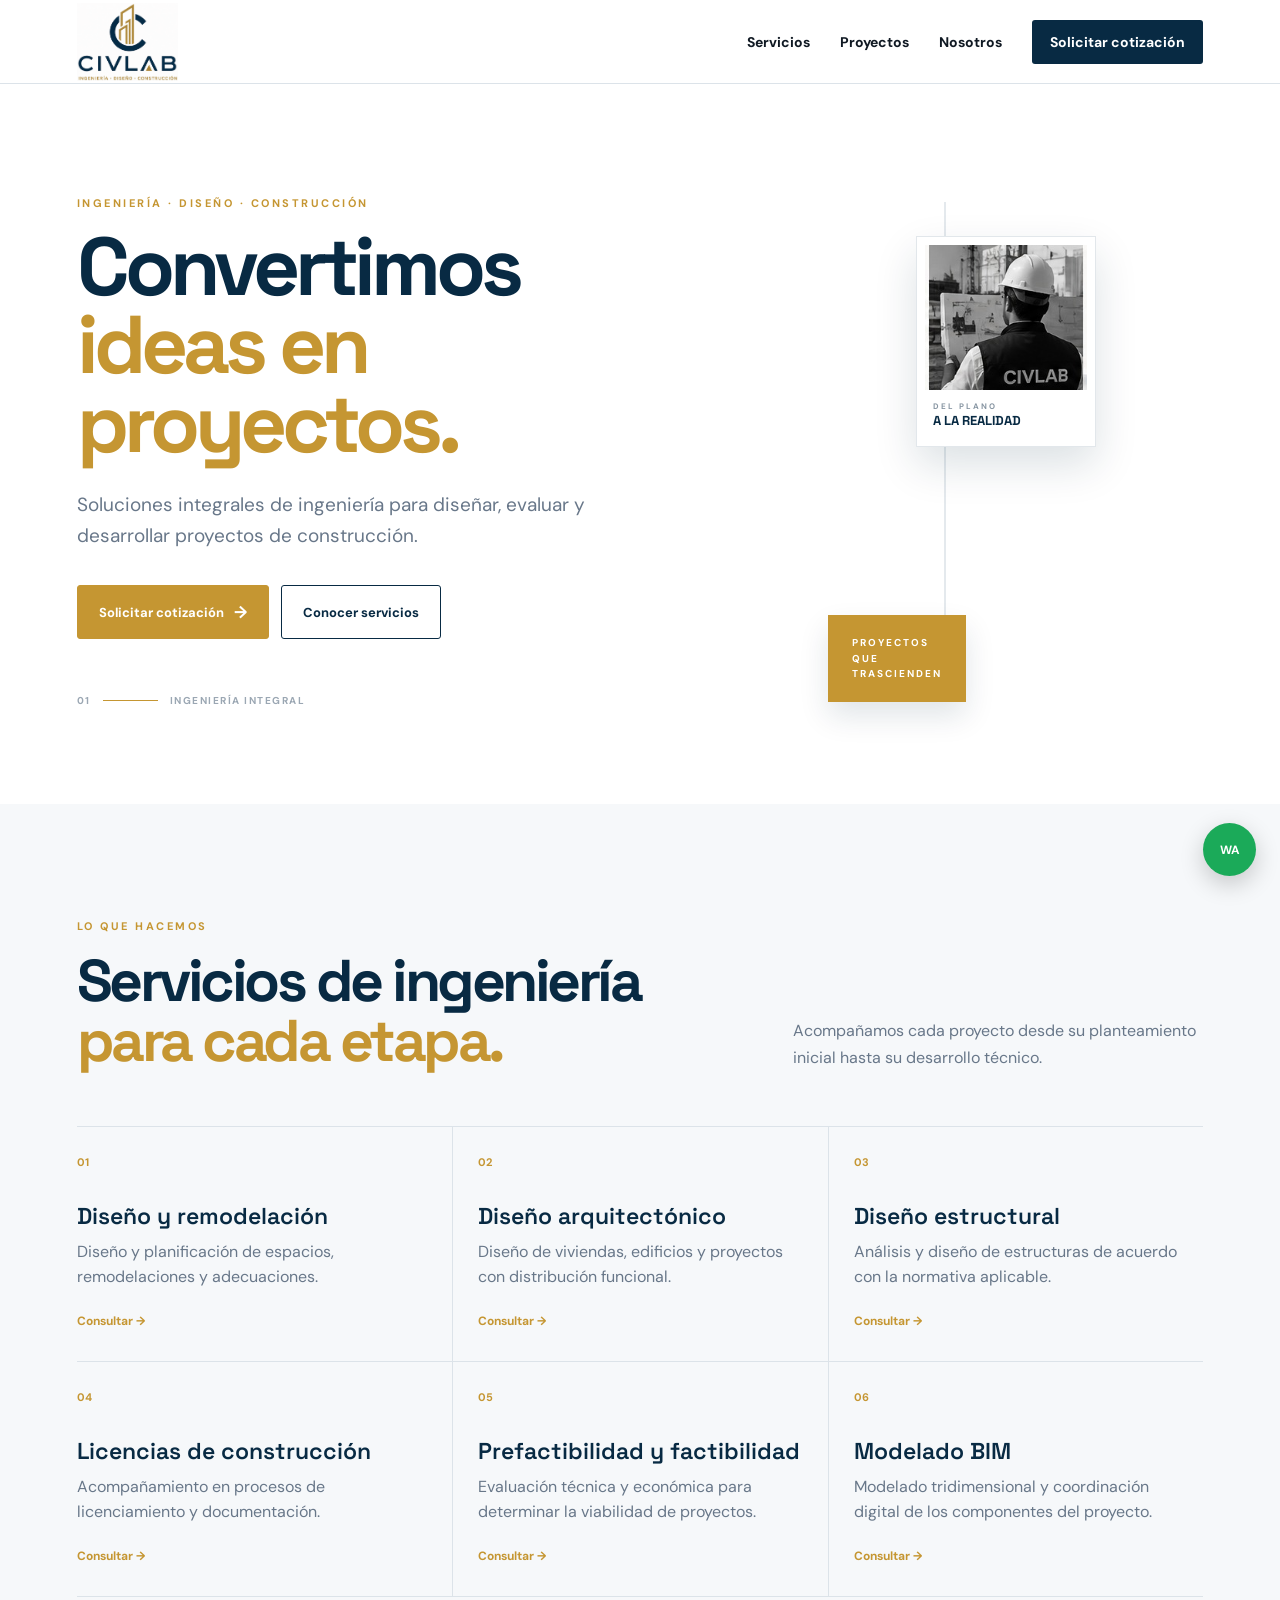
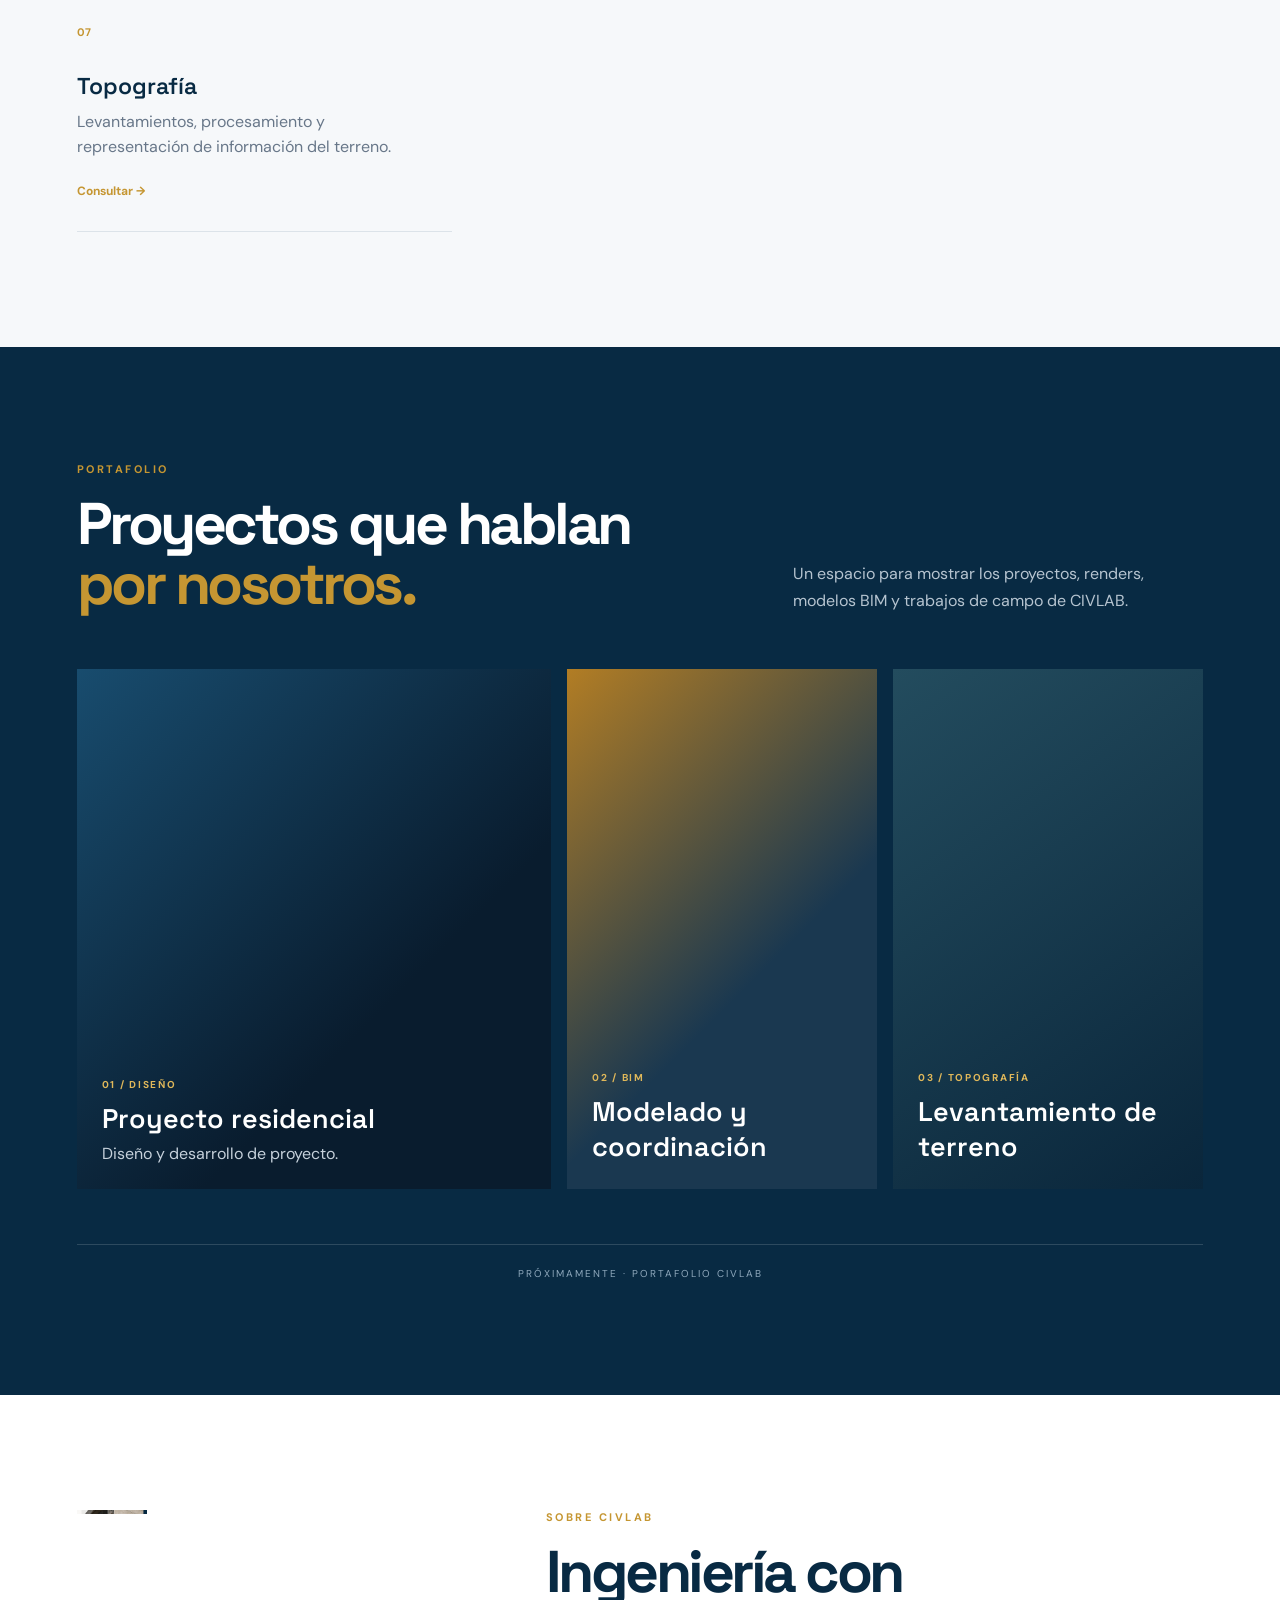
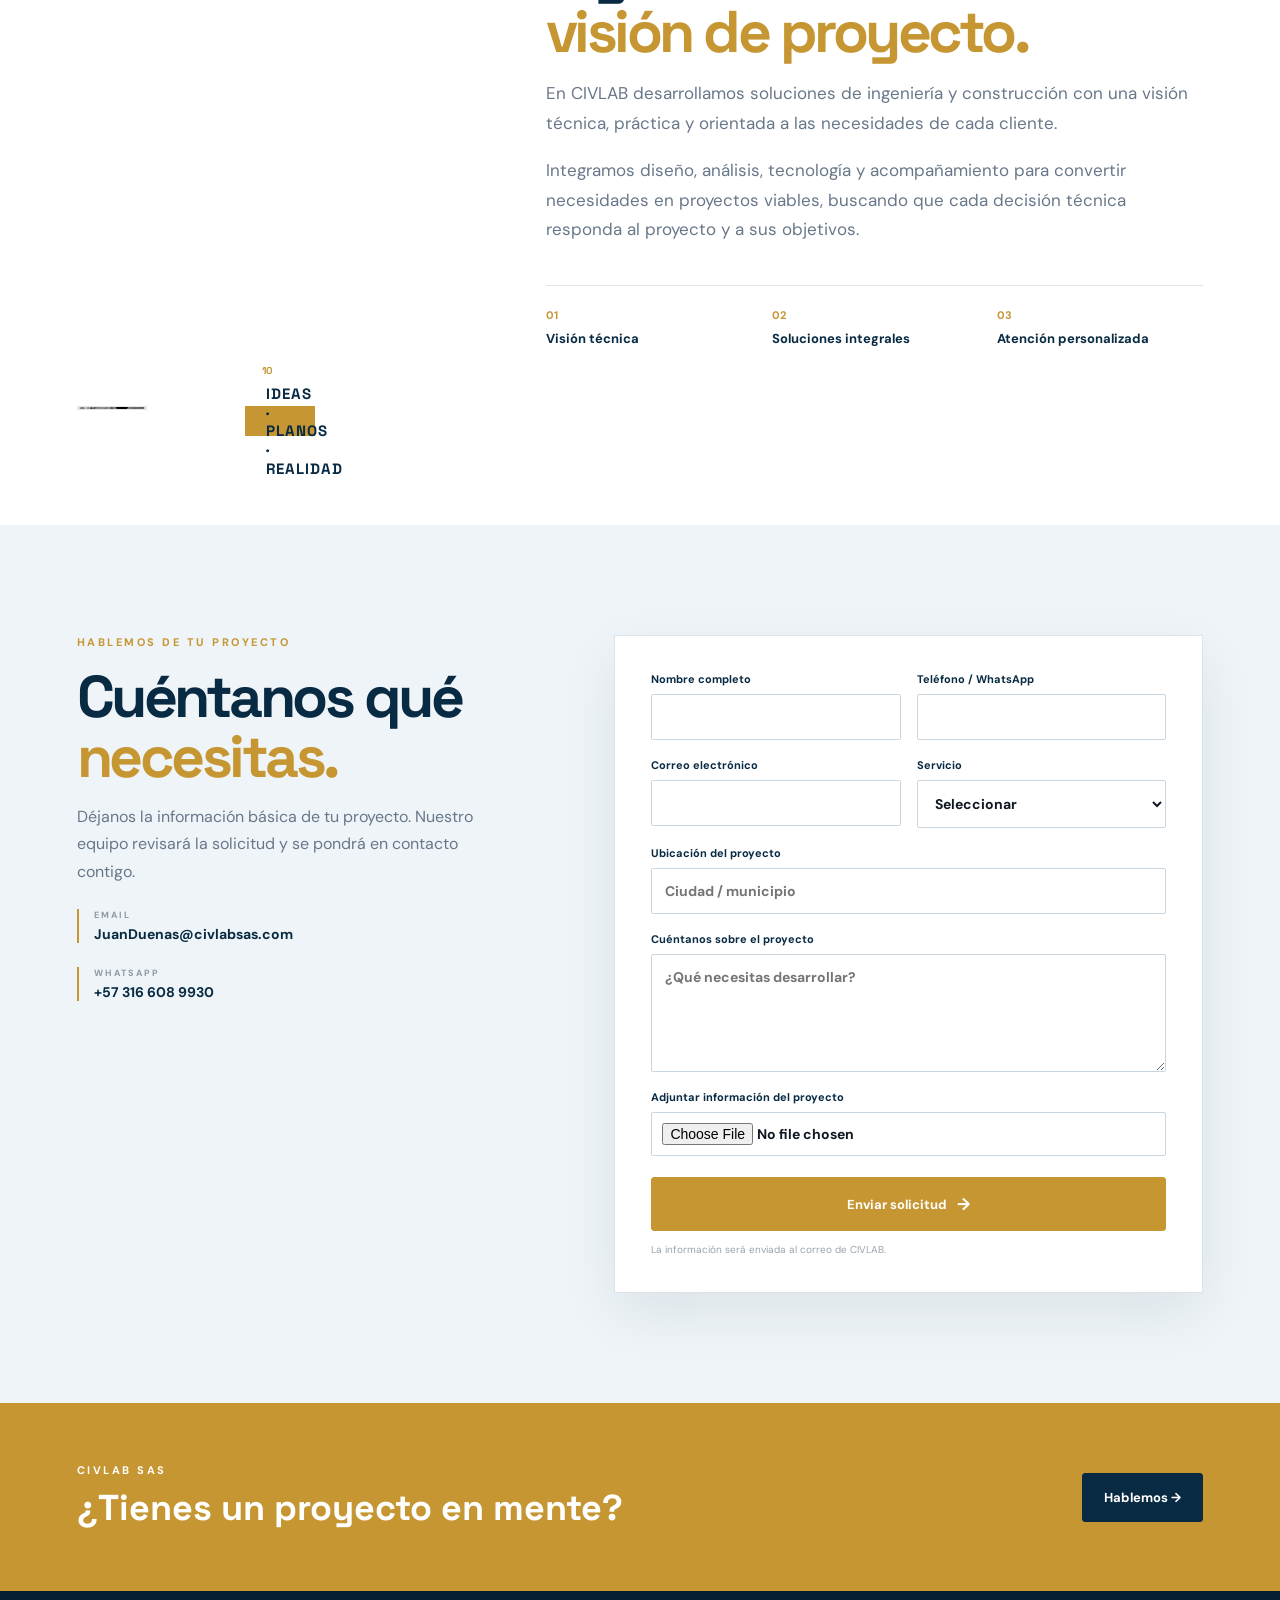
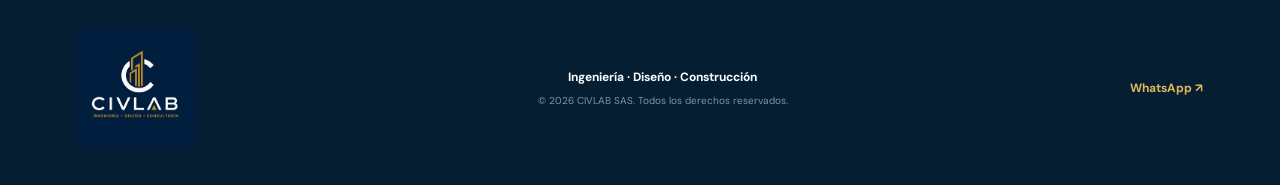
==== commit 4b382323: "Add files via upload" ====
--- a/index.html
+++ b/index.html
@@ -32,15 +32,22 @@
     </div>
     <div class="hero-meta"><span>01</span><i></i><span>INGENIERÍA INTEGRAL</span></div>
   </div>
-  <div class="hero-visual creative-hero">
-    <div class="hero-frame">
-      <img class="hero-building" src="hero-building.jpg" alt="Proyecto arquitectónico CIVLAB">
-      <div class="hero-worker"><img src="hero-worker.jpg" alt="Trabajo técnico en campo"></div>
-      <div class="hero-tag hero-tag-top"><span>IDEAS</span><span>PLANOS</span><span>REALIDAD</span></div>
-      <div class="hero-tag hero-tag-bottom"><span>PROYECTOS</span><span>QUE</span><span>TRASCIENDEN</span></div>
-      <div class="hero-plus">+</div>
-      <div class="hero-stamp"><b>01</b><span>DISEÑO · BIM · CAMPO</span></div>
+  <div class="hero-visual clean-hero">
+    <div class="hero-photo-card">
+      <img src="hero-building.jpg" alt="Proyecto arquitectónico CIVLAB">
+      <div class="hero-photo-label">
+        <span>01</span>
+        <strong>DISEÑO · BIM · CAMPO</strong>
+      </div>
     </div>
+    <div class="hero-field-card">
+      <img src="hero-worker.jpg" alt="Trabajo técnico en campo">
+      <div>
+        <small>DEL PLANO</small>
+        <b>A LA REALIDAD</b>
+      </div>
+    </div>
+    <div class="hero-gold-note">PROYECTOS<br>QUE TRASCIENDEN</div>
   </div>
 </section>
 
@@ -75,11 +82,12 @@
 
 <section id="nosotros" class="about section">
   <div class="about-side">
-    <div class="about-collage">
-      <img class="about-building" src="hero-building.jpg" alt="Proyecto arquitectónico CIVLAB">
-      <div class="about-worker-card"><img src="hero-worker.jpg" alt="Trabajo técnico de CIVLAB"></div>
-      <div class="about-gold-card"><span>IDEAS</span><span>PLANOS</span><span>REALIDAD</span></div>
-      <div class="about-mark"><b>CIVLAB</b><span>INGENIERÍA · DISEÑO · CONSTRUCCIÓN</span></div>
+    <div class="about-photo-main">
+      <img src="hero-building.jpg" alt="Proyecto arquitectónico CIVLAB">
+    </div>
+    <div class="about-photo-footer">
+      <div class="about-photo-small"><img src="hero-worker.jpg" alt="Trabajo técnico de CIVLAB"></div>
+      <div class="about-photo-text"><span>01</span><strong>IDEAS · PLANOS · REALIDAD</strong></div>
     </div>
   </div>
   <div class="about-copy">
--- a/styles.css
+++ b/styles.css
@@ -61,3 +61,104 @@
   .about-caption strong{font-size:15px}
   .about-caption span{font-size:7px;line-height:1.35;max-width:210px}
 }
+
+/* V7 — visual cleanup: no overlapping layers, cleaner About card, mobile-safe layout */
+.hero-frame{overflow:hidden;border:0;background:#f7f8f8;box-shadow:0 22px 55px rgba(8,42,67,.08)}
+.hero-frame:before{width:34%;background:rgba(255,255,255,.92);z-index:2}
+.hero-building{width:78%;border-left:0;z-index:1}
+.hero-worker{left:4%;top:8%;width:29%;height:30%;z-index:4}
+.hero-tag-top{right:8%;top:9%;z-index:5;background:rgba(255,255,255,.78);padding:8px 10px}
+.hero-tag-bottom{left:4%;bottom:8%;z-index:5}
+.hero-plus{left:43%;top:48%;z-index:6}
+.hero-stamp{right:5%;bottom:5%;z-index:6}
+
+/* About: replace the old navy panel with an editorial image collage */
+.about{align-items:stretch}
+.about-side{position:relative;background:#fff!important;border:0!important;padding:0!important;min-height:430px;height:430px;overflow:visible!important}
+.about-side:before,.about-side:after{display:none!important}
+.about-collage{position:relative;width:100%;height:100%;min-height:430px;overflow:visible}
+.about-building{position:absolute;right:3%;top:0;width:72%;height:88%;object-fit:cover;object-position:center;display:block}
+.about-worker-card{position:absolute;left:0;top:8%;width:36%;height:31%;background:#fff;padding:8px;box-shadow:0 16px 35px rgba(8,42,67,.14);z-index:3}
+.about-worker-card img{display:block;width:100%;height:100%;object-fit:cover}
+.about-gold-card{position:absolute;left:7%;bottom:5%;z-index:4;background:var(--gold);color:#fff;padding:20px 24px;min-width:145px;box-shadow:0 14px 30px rgba(8,42,67,.13);display:flex;flex-direction:column;gap:3px;font-size:10px;line-height:1.45;letter-spacing:2.2px;font-weight:700}
+.about-gold-card:after{content:"";position:absolute;right:-55px;bottom:-48px;width:110px;height:110px;border:1px solid var(--gold);z-index:-1}
+.about-mark{position:absolute;right:0;bottom:0;background:#fff;padding:13px 15px 11px;z-index:5;display:flex;flex-direction:column;gap:4px;box-shadow:0 8px 24px rgba(8,42,67,.08)}
+.about-mark b{font:700 20px/1 "Space Grotesk";color:var(--navy)}
+.about-mark span{font-size:7px;letter-spacing:1.2px;color:#7f8e9b;white-space:nowrap}
+.about-copy{position:relative;z-index:2}
+.values div{position:relative;padding-left:0}
+
+/* FormSubmit: use the user's email field as the Reply-To source */
+form input[name="email"]{background:#fff}
+
+@media(max-width:850px){
+  .hero{padding-top:42px;gap:30px}
+  .hero-visual{height:330px}
+  .hero-frame{height:330px;width:100%}
+  .hero-frame:before{width:30%}
+  .hero-building{width:80%}
+  .hero-worker{left:3%;top:6%;width:31%;height:31%;border-width:6px}
+  .hero-tag-top{right:5%;top:7%;padding:6px 8px;font-size:8px;letter-spacing:1.8px}
+  .hero-tag-bottom{left:3%;bottom:6%;padding:13px 15px;min-width:115px;font-size:8px;letter-spacing:1.8px}
+  .hero-plus{left:42%;top:44%;width:38px;height:38px;font-size:30px}
+  .hero-stamp{right:4%;bottom:4%;font-size:7px;letter-spacing:1px}
+
+  .about{gap:48px}
+  .about-side{height:300px;min-height:300px;padding:0!important}
+  .about-collage{height:300px;min-height:300px}
+  .about-building{right:2%;top:0;width:78%;height:82%}
+  .about-worker-card{left:0;top:7%;width:39%;height:32%;padding:6px}
+  .about-gold-card{left:4%;bottom:2%;padding:14px 16px;min-width:115px;font-size:8px;letter-spacing:1.6px}
+  .about-gold-card:after{right:-35px;bottom:-30px;width:70px;height:70px}
+  .about-mark{right:0;bottom:0;padding:10px 11px 9px}
+  .about-mark b{font-size:15px}
+  .about-mark span{font-size:5.5px;letter-spacing:.8px}
+  .about-copy>p:not(.eyebrow){font-size:16px;line-height:1.65}
+  .values{gap:14px;margin-top:30px}
+  .values span{font-size:12px}
+}
+
+
+/* V8 FINAL — clean editorial layout, no overlapping elements */
+.hero-visual.clean-hero{height:500px;position:relative;display:block;max-width:560px;margin:0 auto;padding:0 22px 28px 28px}
+.hero-photo-card{position:absolute;inset:0 22px 28px 28px;background:#fff;border:1px solid #e4e9ed;box-shadow:0 24px 60px rgba(8,42,67,.10);overflow:hidden}
+.hero-photo-card>img{display:block;width:100%;height:100%;object-fit:cover;object-position:center}
+.hero-photo-card:after{content:"";position:absolute;inset:0;background:linear-gradient(180deg,rgba(8,42,67,0) 55%,rgba(8,42,67,.72) 100%)}
+.hero-photo-label{position:absolute;z-index:2;left:24px;right:24px;bottom:20px;display:flex;align-items:center;gap:12px;color:#fff;font-size:10px;letter-spacing:2px}
+.hero-photo-label span{color:var(--gold2);font-weight:700;font-size:12px}
+.hero-photo-label strong{font-size:9px;letter-spacing:1.8px}
+.hero-field-card{position:absolute;z-index:4;left:0;top:34px;width:180px;background:#fff;border:1px solid #e2e7eb;box-shadow:0 18px 40px rgba(8,42,67,.14);padding:8px}
+.hero-field-card img{display:block;width:100%;height:145px;object-fit:cover;object-position:center}
+.hero-field-card>div{padding:11px 8px 10px;display:flex;flex-direction:column;gap:3px}
+.hero-field-card small{font-size:8px;letter-spacing:2px;color:#8795a2;font-weight:700}
+.hero-field-card b{font:700 13px/1.1 "Space Grotesk";color:var(--navy)}
+.hero-gold-note{position:absolute;z-index:5;right:0;bottom:0;background:var(--gold);color:#fff;padding:20px 24px;font-size:10px;line-height:1.55;letter-spacing:2px;font-weight:700;box-shadow:0 14px 30px rgba(8,42,67,.12)}
+
+.about-side{position:relative!important;background:#fff!important;border:0!important;padding:0!important;min-height:500px!important;height:500px!important;overflow:visible!important;display:flex!important;flex-direction:column!important;gap:16px!important}
+.about-photo-main{height:365px;width:100%;overflow:hidden;background:#edf1f3}
+.about-photo-main img{display:block;width:100%;height:100%;object-fit:cover;object-position:center}
+.about-photo-footer{display:grid;grid-template-columns:150px 1fr;gap:18px;align-items:stretch;height:119px}
+.about-photo-small{overflow:hidden;border:1px solid #e1e6ea;background:#fff}
+.about-photo-small img{display:block;width:100%;height:100%;object-fit:cover}
+.about-photo-text{border-left:3px solid var(--gold);padding:15px 18px;display:flex;flex-direction:column;justify-content:center;gap:8px;background:#f7f9fa}
+.about-photo-text span{font-size:10px;color:var(--gold);font-weight:700}
+.about-photo-text strong{font:700 15px/1.25 "Space Grotesk";color:var(--navy);letter-spacing:1px}
+
+@media(max-width:850px){
+  .hero-visual.clean-hero{height:365px;width:100%;padding:0 10px 18px 34px}
+  .hero-photo-card{inset:0 10px 18px 34px}
+  .hero-photo-label{left:16px;right:16px;bottom:14px;gap:8px}
+  .hero-photo-label strong{font-size:7px;letter-spacing:1.2px}
+  .hero-field-card{left:0;top:24px;width:125px;padding:5px}
+  .hero-field-card img{height:98px}
+  .hero-field-card>div{padding:7px 5px 6px;gap:2px}
+  .hero-field-card small{font-size:6px;letter-spacing:1.2px}
+  .hero-field-card b{font-size:10px}
+  .hero-gold-note{right:0;bottom:0;padding:13px 15px;font-size:7px;letter-spacing:1.3px}
+
+  .about-side{height:auto!important;min-height:0!important;gap:12px!important}
+  .about-photo-main{height:275px}
+  .about-photo-footer{height:92px;grid-template-columns:105px 1fr;gap:10px}
+  .about-photo-text{padding:10px 12px;gap:5px}
+  .about-photo-text strong{font-size:11px;letter-spacing:.7px}
+}
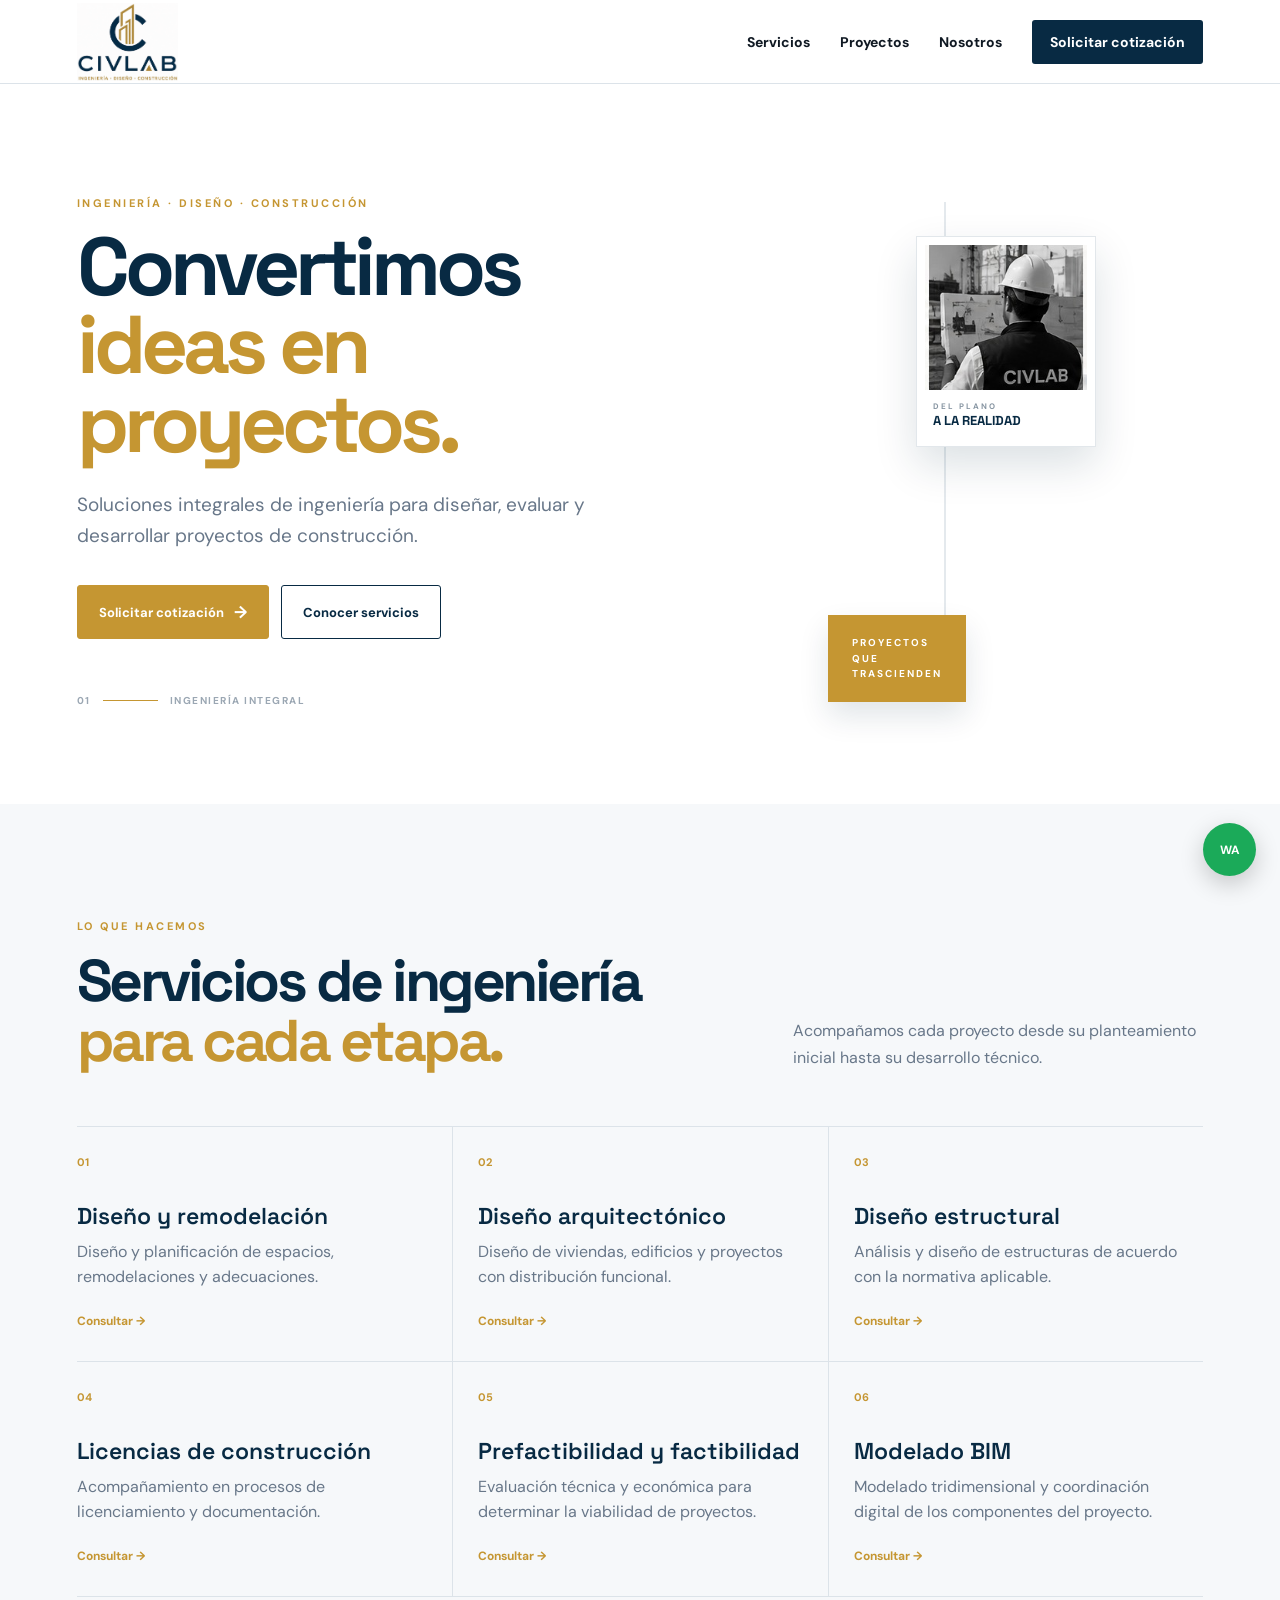
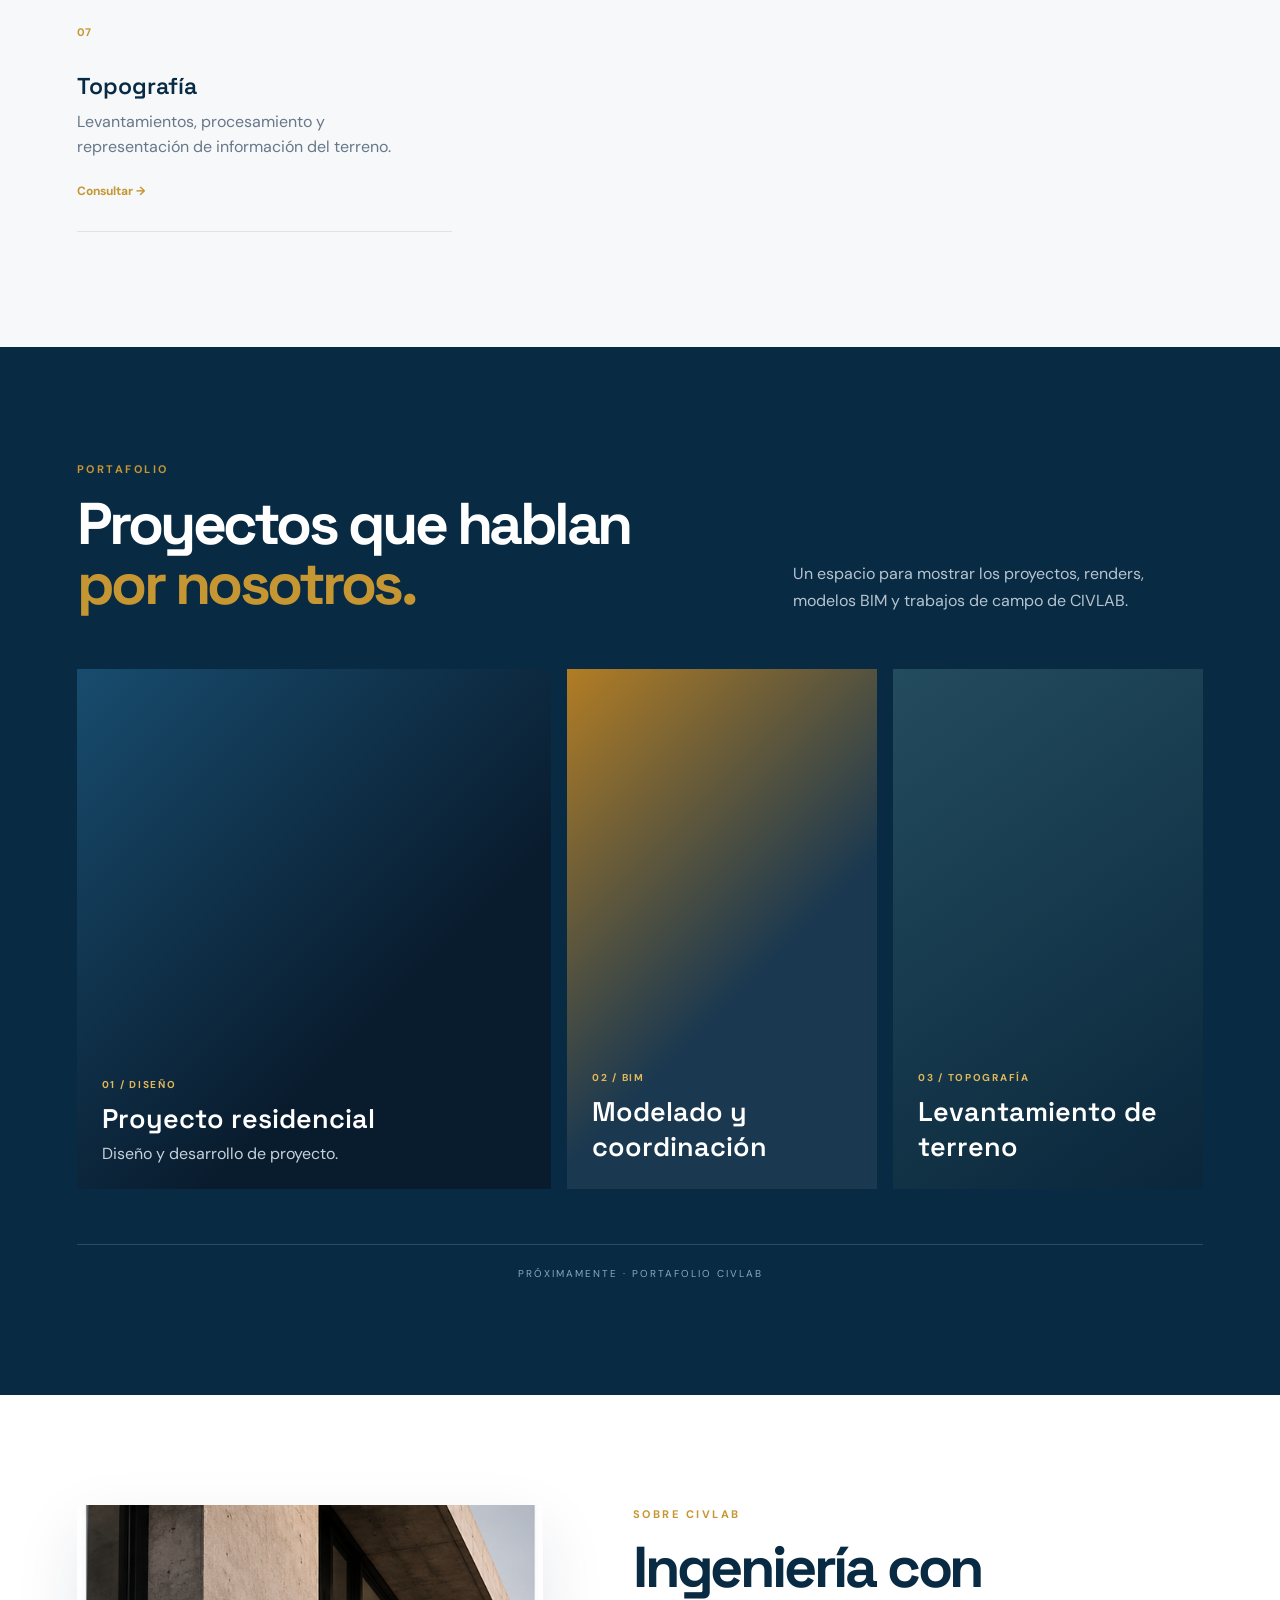
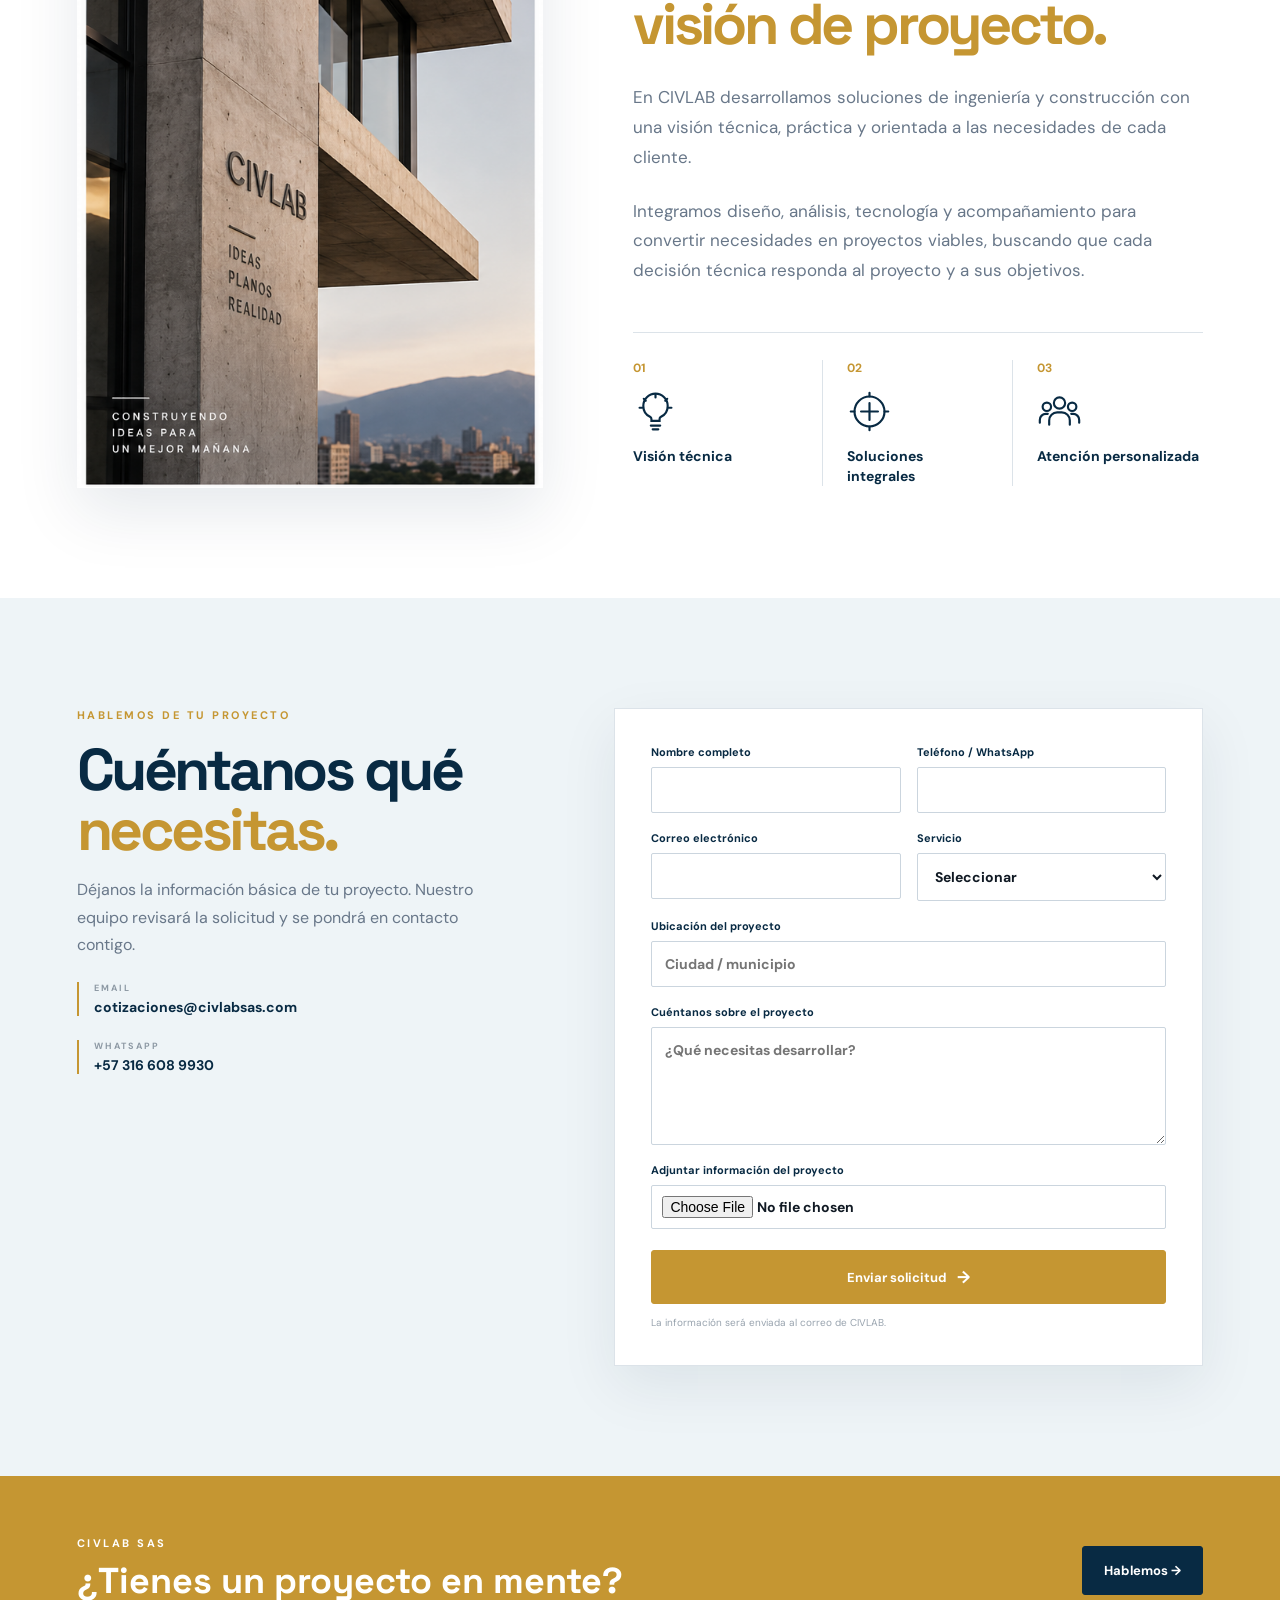
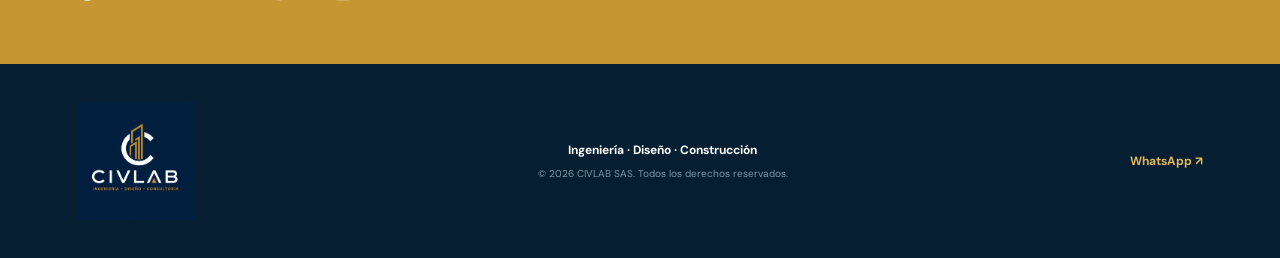
==== commit b0d5e181: "Add files via upload" ====
--- a/index.html
+++ b/index.html
@@ -80,26 +80,50 @@
   <div class="portfolio-note">PRÓXIMAMENTE · PORTAFOLIO CIVLAB</div>
 </section>
 
-<section id="nosotros" class="about section">
-  <div class="about-side">
-    <div class="about-photo-main">
-      <img src="hero-building.jpg" alt="Proyecto arquitectónico CIVLAB">
+<section id="nosotros" class="about-civlab section">
+  <div class="about-civlab-container">
+
+    <div class="about-civlab-visual">
+      <div class="about-civlab-image-wrap">
+        <img src="about-civlab.png" alt="CIVLAB - Ingeniería, diseño y construcción" class="about-civlab-image">
+      </div>
     </div>
-    <div class="about-photo-footer">
-      <div class="about-photo-small"><img src="hero-worker.jpg" alt="Trabajo técnico de CIVLAB"></div>
-      <div class="about-photo-text"><span>01</span><strong>IDEAS · PLANOS · REALIDAD</strong></div>
+
+    <div class="about-civlab-content">
+      <p class="eyebrow">SOBRE CIVLAB</p>
+      <h2>Ingeniería con<br><em>visión de proyecto.</em></h2>
+
+      <p class="about-civlab-intro">En CIVLAB desarrollamos soluciones de ingeniería y construcción con una visión técnica, práctica y orientada a las necesidades de cada cliente.</p>
+
+      <p>Integramos diseño, análisis, tecnología y acompañamiento para convertir necesidades en proyectos viables, buscando que cada decisión técnica responda al proyecto y a sus objetivos.</p>
+
+      <div class="about-civlab-values">
+        <div class="about-civlab-value">
+          <b>01</b>
+          <span class="about-civlab-icon" aria-hidden="true">
+            <svg viewBox="0 0 48 48" fill="none"><path d="M24 5c-7.18 0-13 5.82-13 13 0 5.07 2.9 9.46 7.13 11.6.94.48 1.53 1.45 1.53 2.5V34h8.68v-1.9c0-1.05.59-2.02 1.53-2.5C34.1 27.46 37 23.07 37 18c0-7.18-5.82-13-13-13Z" stroke="currentColor" stroke-width="2.3"/><path d="M19 39h10M21 43h6" stroke="currentColor" stroke-width="2.3" stroke-linecap="round"/><path d="M24 9v-3M13.6 12.6l-2.1-2.1M34.4 12.6l2.1-2.1M10 20H7M38 20h3" stroke="currentColor" stroke-width="2.3" stroke-linecap="round"/></svg>
+          </span>
+          <span>Visión técnica</span>
+        </div>
+
+        <div class="about-civlab-value">
+          <b>02</b>
+          <span class="about-civlab-icon" aria-hidden="true">
+            <svg viewBox="0 0 48 48" fill="none"><path d="M24 8a16 16 0 1 0 0 32 16 16 0 0 0 0-32Z" stroke="currentColor" stroke-width="2.3"/><path d="M24 15v18M15 24h18" stroke="currentColor" stroke-width="2.3" stroke-linecap="round"/><path d="M24 4v4M24 40v4M4 24h4M40 24h4" stroke="currentColor" stroke-width="2.3" stroke-linecap="round"/></svg>
+          </span>
+          <span>Soluciones integrales</span>
+        </div>
+
+        <div class="about-civlab-value">
+          <b>03</b>
+          <span class="about-civlab-icon" aria-hidden="true">
+            <svg viewBox="0 0 48 48" fill="none"><circle cx="24" cy="15" r="6" stroke="currentColor" stroke-width="2.3"/><circle cx="10.5" cy="19" r="4.5" stroke="currentColor" stroke-width="2.3"/><circle cx="37.5" cy="19" r="4.5" stroke="currentColor" stroke-width="2.3"/><path d="M13 38v-4.5A8.5 8.5 0 0 1 21.5 25h5a8.5 8.5 0 0 1 8.5 8.5V38M3 36v-3a6.5 6.5 0 0 1 6.5-6.5h2M45 36v-3a6.5 6.5 0 0 0-6.5-6.5h-2" stroke="currentColor" stroke-width="2.3" stroke-linecap="round"/></svg>
+          </span>
+          <span>Atención personalizada</span>
+        </div>
+      </div>
     </div>
-  </div>
-  <div class="about-copy">
-    <p class="eyebrow">SOBRE CIVLAB</p>
-    <h2>Ingeniería con<br><em>visión de proyecto.</em></h2>
-    <p>En CIVLAB desarrollamos soluciones de ingeniería y construcción con una visión técnica, práctica y orientada a las necesidades de cada cliente.</p>
-    <p>Integramos diseño, análisis, tecnología y acompañamiento para convertir necesidades en proyectos viables, buscando que cada decisión técnica responda al proyecto y a sus objetivos.</p>
-    <div class="values">
-      <div><b>01</b><span>Visión técnica</span></div>
-      <div><b>02</b><span>Soluciones integrales</span></div>
-      <div><b>03</b><span>Atención personalizada</span></div>
-    </div>
+
   </div>
 </section>
 
@@ -108,10 +132,10 @@
     <p class="eyebrow">HABLEMOS DE TU PROYECTO</p>
     <h2>Cuéntanos qué<br><em>necesitas.</em></h2>
     <p>Déjanos la información básica de tu proyecto. Nuestro equipo revisará la solicitud y se pondrá en contacto contigo.</p>
-    <div class="contact-card"><span>EMAIL</span><strong>JuanDuenas@civlabsas.com</strong></div>
+    <div class="contact-card"><span>EMAIL</span><strong>cotizaciones@civlabsas.com</strong></div>
     <div class="contact-card"><span>WHATSAPP</span><strong>+57 316 608 9930</strong></div>
   </div>
-  <form action="https://formsubmit.co/JuanDuenas@civlabsas.com" method="POST" enctype="multipart/form-data">
+  <form action="https://formsubmit.co/cotizaciones@civlabsas.com" method="POST" enctype="multipart/form-data">
     <input type="hidden" name="_subject" value="Nueva solicitud de cotización — CIVLAB SAS">
     <input type="hidden" name="_captcha" value="true">
     <input type="hidden" name="_template" value="table">
--- a/styles.css
+++ b/styles.css
@@ -162,3 +162,196 @@
   .about-photo-text{padding:10px 12px;gap:5px}
   .about-photo-text strong{font-size:11px;letter-spacing:.7px}
 }
+
+
+/* =====================================================
+   SOBRE CIVLAB — V9
+   Editorial, limpio y responsive
+===================================================== */
+.about-civlab {
+  width: 100%;
+  background: #fff;
+  padding: 110px 6vw;
+  overflow: hidden;
+}
+
+.about-civlab-container {
+  width: min(1200px, 100%);
+  margin: 0 auto;
+  display: grid;
+  grid-template-columns: minmax(0, .9fr) minmax(0, 1.1fr);
+  gap: clamp(45px, 7vw, 90px);
+  align-items: center;
+}
+
+.about-civlab-visual {
+  min-width: 0;
+}
+
+.about-civlab-image-wrap {
+  width: 100%;
+  overflow: hidden;
+  background: #eef1f3;
+  box-shadow: 0 24px 60px rgba(8,42,67,.10);
+}
+
+.about-civlab-image {
+  display: block;
+  width: 100%;
+  aspect-ratio: 4 / 5;
+  object-fit: cover;
+  object-position: center;
+  transition: transform .5s ease;
+}
+
+.about-civlab-image-wrap:hover .about-civlab-image {
+  transform: scale(1.015);
+}
+
+.about-civlab-content {
+  min-width: 0;
+}
+
+.about-civlab-content .eyebrow {
+  margin-bottom: 18px;
+}
+
+.about-civlab-content h2 {
+  margin: 0 0 30px;
+  color: var(--navy);
+  font: 700 clamp(42px, 4.5vw, 68px)/.99 "Space Grotesk";
+  letter-spacing: -3.2px;
+}
+
+.about-civlab-content h2 em {
+  color: var(--gold);
+  font-style: normal;
+}
+
+.about-civlab-content p:not(.eyebrow) {
+  max-width: 650px;
+  margin: 0 0 24px;
+  color: var(--muted);
+  font-size: 17px;
+  line-height: 1.75;
+}
+
+.about-civlab-content .about-civlab-intro {
+  color: #3f566a;
+  font-size: 19px;
+  line-height: 1.65;
+}
+
+.about-civlab-values {
+  display: grid;
+  grid-template-columns: repeat(3, minmax(0, 1fr));
+  margin-top: 46px;
+  padding-top: 27px;
+  border-top: 1px solid var(--line);
+}
+
+.about-civlab-value {
+  min-width: 0;
+  padding: 0 24px;
+  border-right: 1px solid var(--line);
+  display: flex;
+  flex-direction: column;
+  align-items: flex-start;
+}
+
+.about-civlab-value:first-child {
+  padding-left: 0;
+}
+
+.about-civlab-value:last-child {
+  padding-right: 0;
+  border-right: 0;
+}
+
+.about-civlab-value b {
+  color: var(--gold);
+  font-size: 12px;
+  margin-bottom: 13px;
+}
+
+.about-civlab-icon {
+  width: 45px;
+  height: 45px;
+  display: block;
+  color: var(--navy);
+  margin-bottom: 13px;
+}
+
+.about-civlab-icon svg {
+  width: 100%;
+  height: 100%;
+}
+
+.about-civlab-value > span:last-child {
+  color: var(--navy);
+  font-size: 14px;
+  line-height: 1.4;
+  font-weight: 700;
+}
+
+@media (max-width: 850px) {
+  .about-civlab {
+    padding: 80px 6vw;
+  }
+
+  .about-civlab-container {
+    grid-template-columns: 1fr;
+    gap: 48px;
+  }
+
+  .about-civlab-content h2 {
+    font-size: clamp(42px, 9vw, 60px);
+  }
+}
+
+@media (max-width: 600px) {
+  .about-civlab {
+    padding: 65px 18px;
+  }
+
+  .about-civlab-container {
+    gap: 38px;
+  }
+
+  .about-civlab-image {
+    aspect-ratio: 4 / 5;
+  }
+
+  .about-civlab-content h2 {
+    font-size: 43px;
+    letter-spacing: -1.8px;
+  }
+
+  .about-civlab-content .about-civlab-intro {
+    font-size: 17px;
+  }
+
+  .about-civlab-content p:not(.eyebrow) {
+    font-size: 16px;
+    line-height: 1.7;
+  }
+
+  .about-civlab-values {
+    grid-template-columns: 1fr;
+    margin-top: 34px;
+    padding-top: 0;
+    border-top: 0;
+  }
+
+  .about-civlab-value,
+  .about-civlab-value:first-child,
+  .about-civlab-value:last-child {
+    padding: 22px 0;
+    border-right: 0;
+    border-bottom: 1px solid var(--line);
+  }
+
+  .about-civlab-value:last-child {
+    border-bottom: 0;
+  }
+}
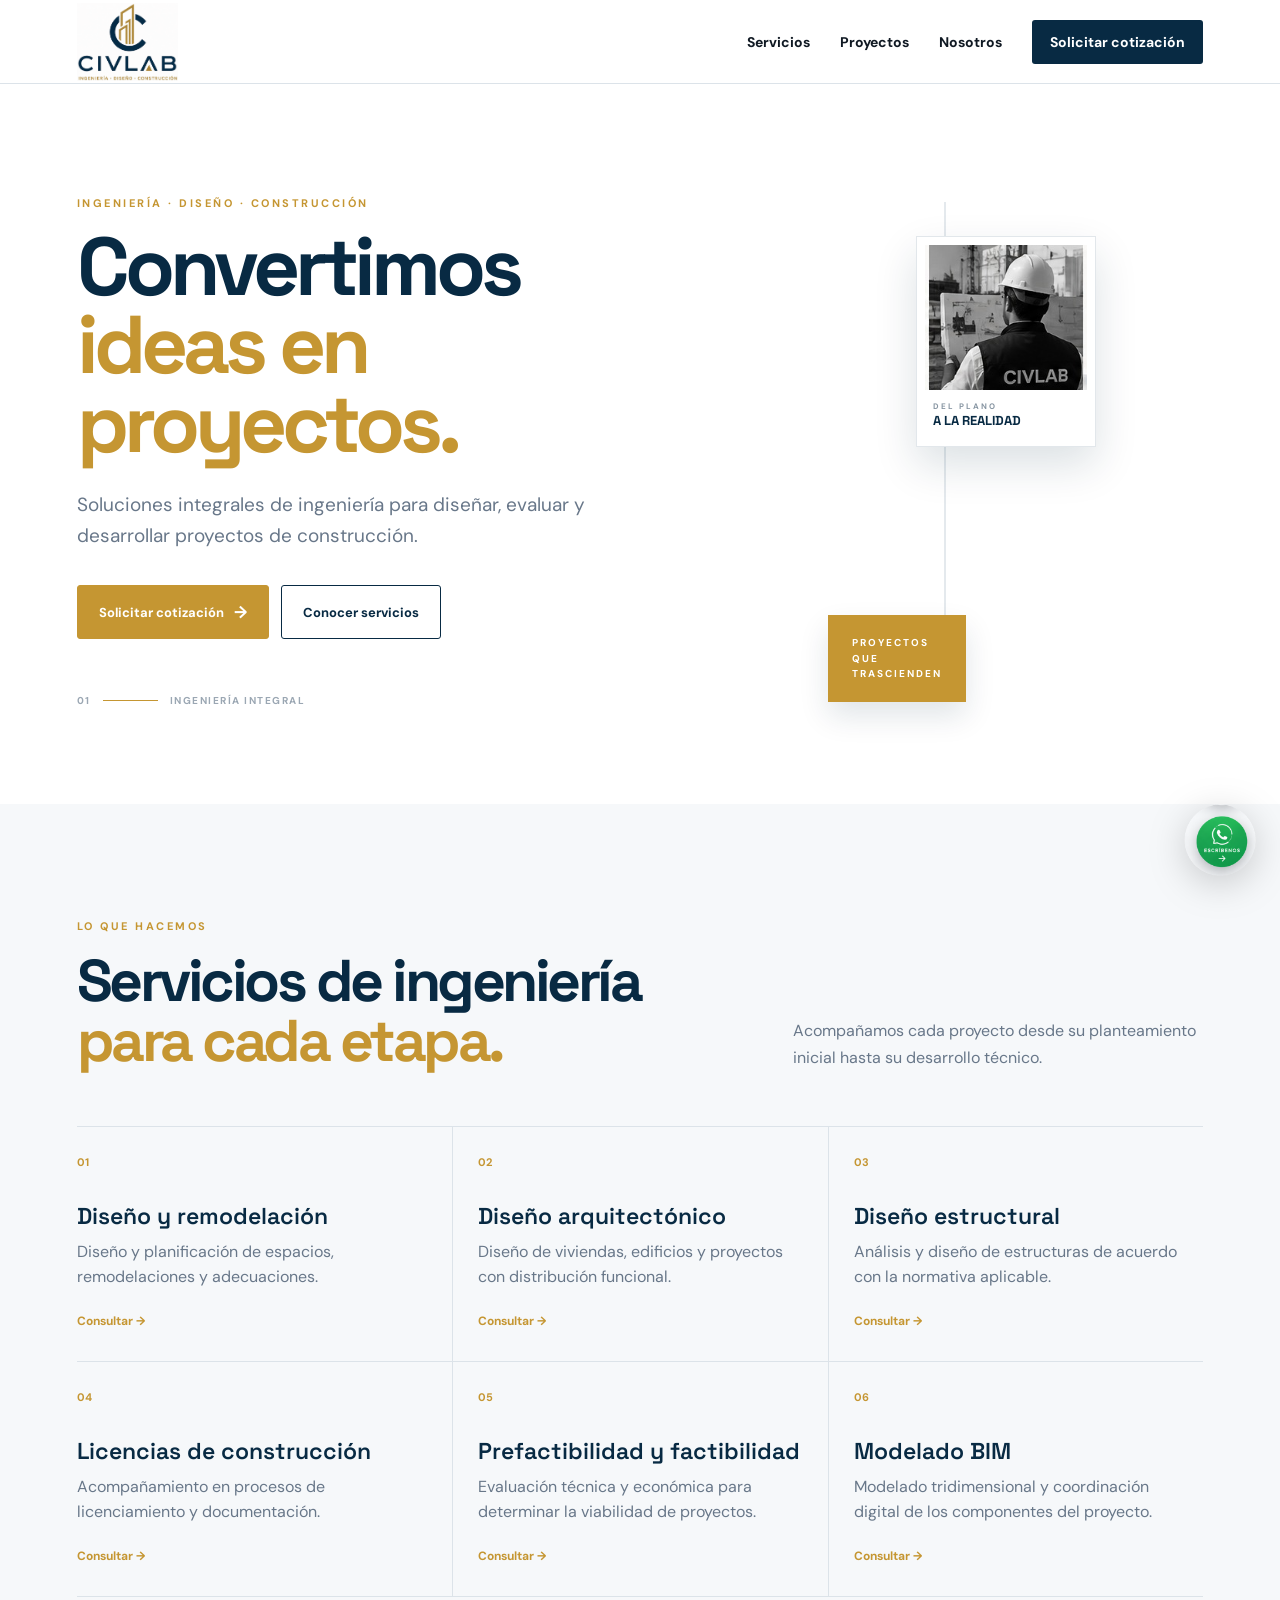
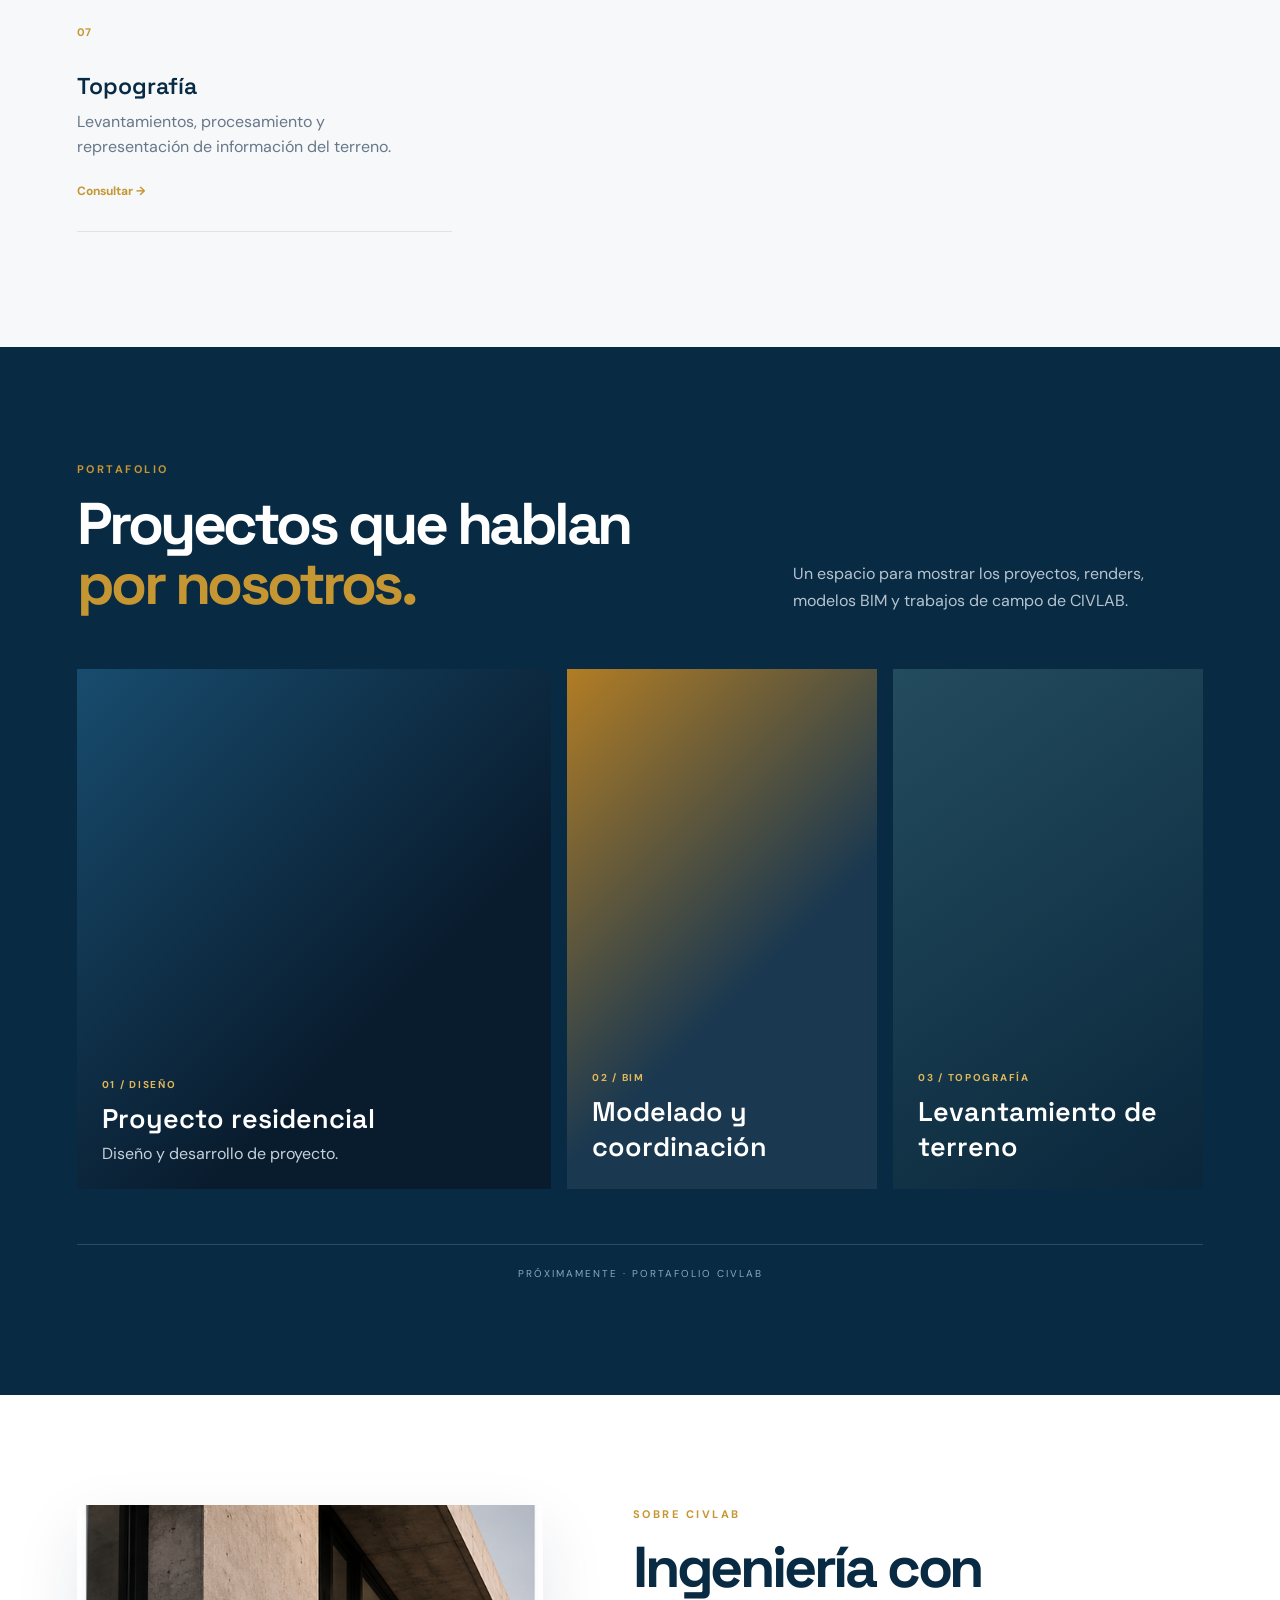
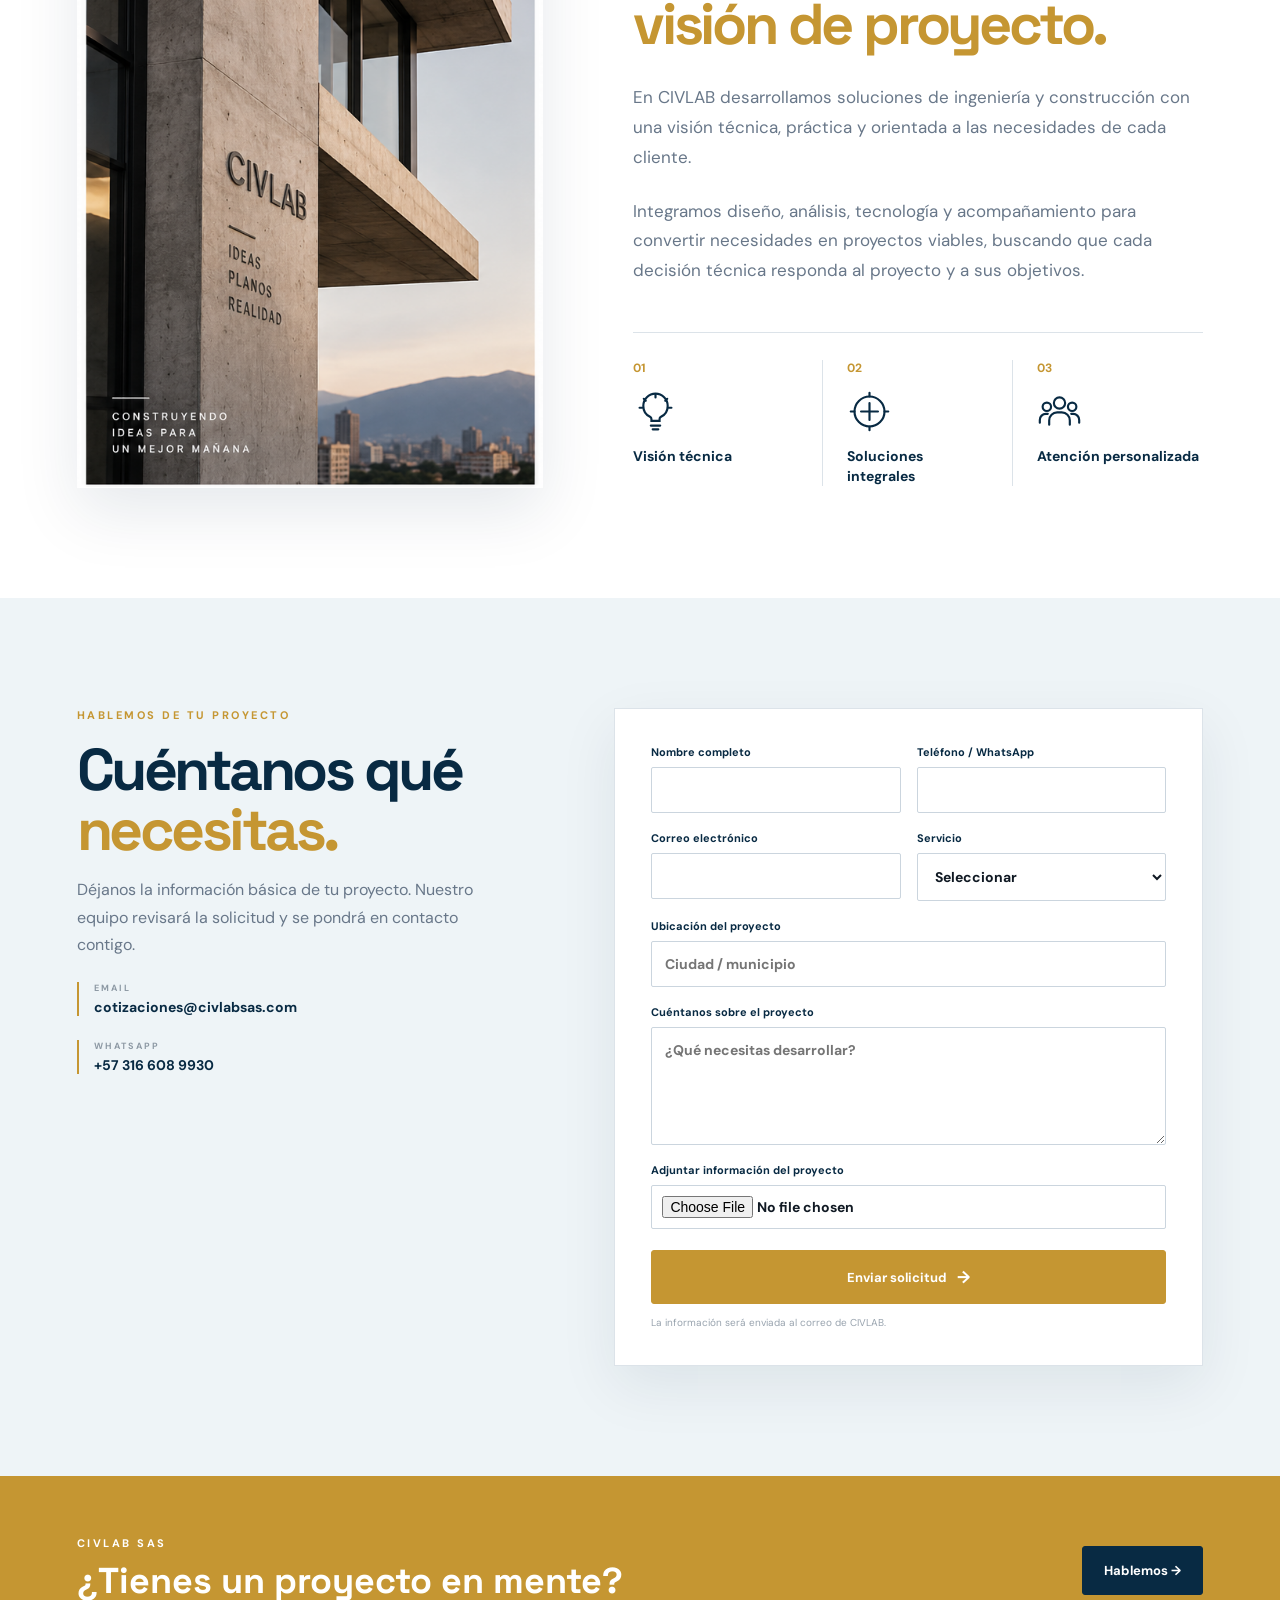
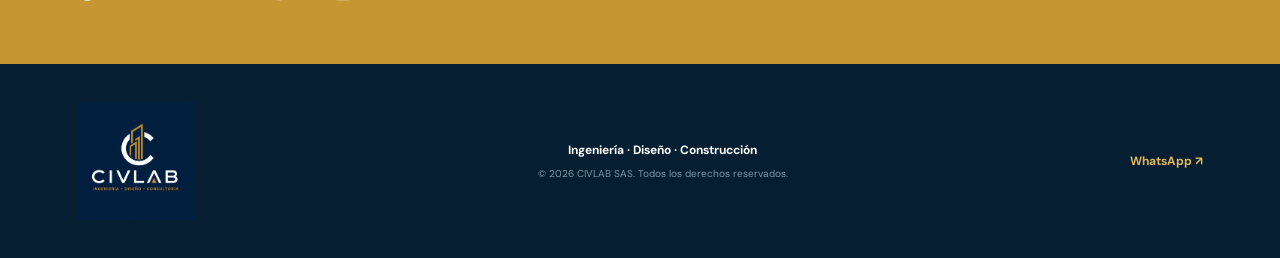
==== commit 73be5477: "Add files via upload" ====
--- a/index.html
+++ b/index.html
@@ -158,6 +158,6 @@
   <div class="footer-center"><p>Ingeniería · Diseño · Construcción</p><small>© 2026 CIVLAB SAS. Todos los derechos reservados.</small></div>
   <a class="whatsapp" href="https://wa.me/573166089930" target="_blank" rel="noopener">WhatsApp ↗</a>
 </footer>
-<a class="wa-float" href="https://wa.me/573166089930" target="_blank" rel="noopener" aria-label="Contactar por WhatsApp">WA</a>
+<a class="wa-float" href="https://wa.me/573166089930" target="_blank" rel="noopener" aria-label="Contactar por WhatsApp"><img src="whatsapp-civlab.png" alt="Escríbenos por WhatsApp"></a>
 <script src="script.js"></script>
 </body></html>
--- a/styles.css
+++ b/styles.css
@@ -20,7 +20,7 @@
 .about{display:grid;grid-template-columns:.7fr 1.3fr;gap:9vw;background:#fff}.about-side{border-right:1px solid var(--line);display:flex;flex-direction:column;justify-content:space-between;padding-right:30px;min-height:390px}.about-side span{font:700 120px "Space Grotesk";letter-spacing:-10px;color:#E7ECEF}.about-side div{width:70px;height:4px;background:var(--gold)}.about-side strong{color:#9AA6B1;letter-spacing:2px;font-size:12px}.about-copy>p:not(.eyebrow){max-width:720px;color:var(--muted);font-size:17px;line-height:1.75}.values{display:grid;grid-template-columns:repeat(3,1fr);gap:20px;margin-top:40px;border-top:1px solid var(--line);padding-top:22px}.values div{display:flex;flex-direction:column;gap:8px}.values b{color:var(--gold);font-size:11px}.values span{font-weight:700;color:var(--navy);font-size:13px}
 .quote{padding:110px 6vw;display:grid;grid-template-columns:.85fr 1.15fr;gap:8vw;background:#EEF4F7}.quote h2{color:var(--navy)}.quote-copy>p:not(.eyebrow){max-width:510px;color:var(--muted);line-height:1.7}.contact-card{border-left:2px solid var(--gold);padding-left:15px;margin-top:24px;display:flex;flex-direction:column;gap:4px}.contact-card span{font-size:9px;letter-spacing:2px;color:#8D99A4;font-weight:700}.contact-card strong{font-size:14px;color:var(--navy)}form{background:#fff;padding:36px;border:1px solid var(--line);box-shadow:0 20px 55px rgba(8,42,67,.08)}label{display:block;font-size:11px;font-weight:700;color:var(--navy);margin-bottom:18px}input,select,textarea{display:block;width:100%;margin-top:8px;padding:13px;border:1px solid #CBD5DE;border-radius:2px;background:#fff;color:var(--ink);outline:none;font-size:14px}input:focus,select:focus,textarea:focus{border-color:var(--gold)}textarea{resize:vertical}.form-row{display:grid;grid-template-columns:1fr 1fr;gap:16px}.full{width:100%;margin-top:3px}.form-note{font-size:10px!important;color:#98A3AE;margin:12px 0 0}
 .cta-strip{padding:60px 6vw;background:var(--gold);display:flex;align-items:center;justify-content:space-between;gap:30px}.cta-strip .eyebrow{color:#fff;margin-bottom:8px}.cta-strip h2{font:700 36px "Space Grotesk";color:#fff;margin:0}.cta-strip .btn{background:var(--navy);border-color:var(--navy)}
-footer{padding:38px 6vw;background:#061E31;color:#9EB0BE;display:flex;align-items:center;justify-content:space-between;gap:30px;font-size:12px}.footer-brand{width:118px;height:118px;display:block;flex:0 0 118px}.official-footer-logo img{display:block;width:100%;height:100%;object-fit:cover;border-radius:2px}.footer-center{text-align:center}.footer-center p{margin:0 0 7px;color:#fff;font-weight:700}.footer-center small{color:#7F95A5}.whatsapp{color:#E0B85A;font-weight:700}.wa-float{position:fixed;right:24px;bottom:24px;width:53px;height:53px;border-radius:50%;background:#1BAA59;color:#fff;display:grid;place-items:center;font-weight:700;font-size:12px;box-shadow:0 8px 25px rgba(0,0,0,.2);z-index:40}.wa-float:hover{transform:scale(1.05)}
+footer{padding:38px 6vw;background:#061E31;color:#9EB0BE;display:flex;align-items:center;justify-content:space-between;gap:30px;font-size:12px}.footer-brand{width:118px;height:118px;display:block;flex:0 0 118px}.official-footer-logo img{display:block;width:100%;height:100%;object-fit:cover;border-radius:2px}.footer-center{text-align:center}.footer-center p{margin:0 0 7px;color:#fff;font-weight:700}.footer-center small{color:#7F95A5}.whatsapp{color:#E0B85A;font-weight:700}.wa-float{position:fixed;right:24px;bottom:24px;width:72px;height:72px;border-radius:50%;display:block;overflow:hidden;z-index:40;filter:drop-shadow(0 8px 18px rgba(0,0,0,.18));transition:transform .2s ease,filter .2s ease}.wa-float img{display:block;width:100%;height:100%;object-fit:cover}.wa-float:hover{transform:scale(1.06);filter:drop-shadow(0 11px 24px rgba(0,0,0,.22))}@media(max-width:600px){.wa-float{right:18px;bottom:18px;width:66px;height:66px}}
 @media(max-width:850px){.nav{height:72px}.brand{width:118px;height:72px}.brand img{height:66px}nav{gap:10px}nav a:not(.nav-cta){display:none}.nav-cta{padding:10px 12px;font-size:11px}.hero{grid-template-columns:1fr;padding-top:60px}.hero-visual{height:390px}.section-head{display:block}.section-intro{margin-top:20px}.services,.project-grid,.about,.quote{grid-template-columns:1fr}.service:nth-child(3n+2),.service:nth-child(3n+3){padding-left:0;border-left:0}.service{min-height:210px}.project,.project-large{min-height:360px}.about-side{border-right:0;border-bottom:1px solid var(--line);padding:0 0 30px;min-height:230px}.form-row{grid-template-columns:1fr}.cta-strip{display:block}.cta-strip .btn{margin-top:25px}footer{flex-direction:column;align-items:flex-start}.footer-center{text-align:left}}
 
 /* V5 — About section */
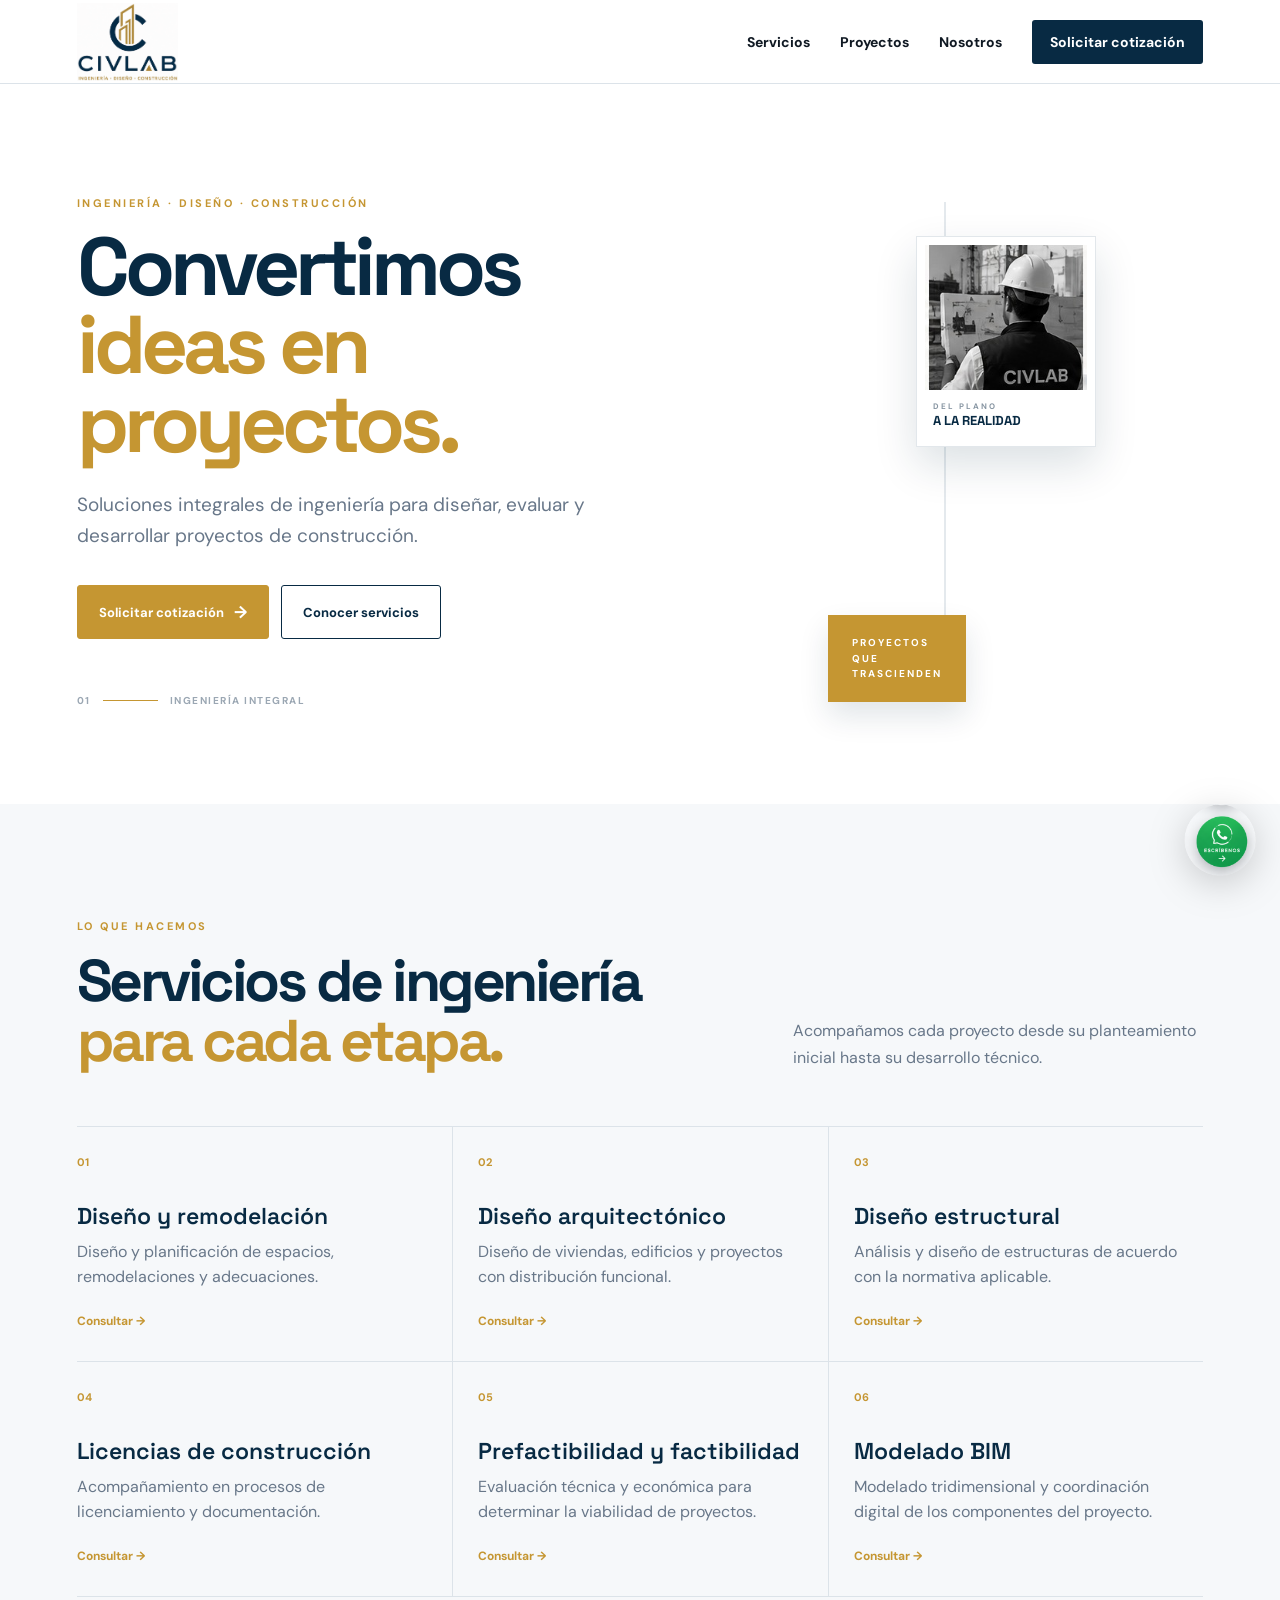
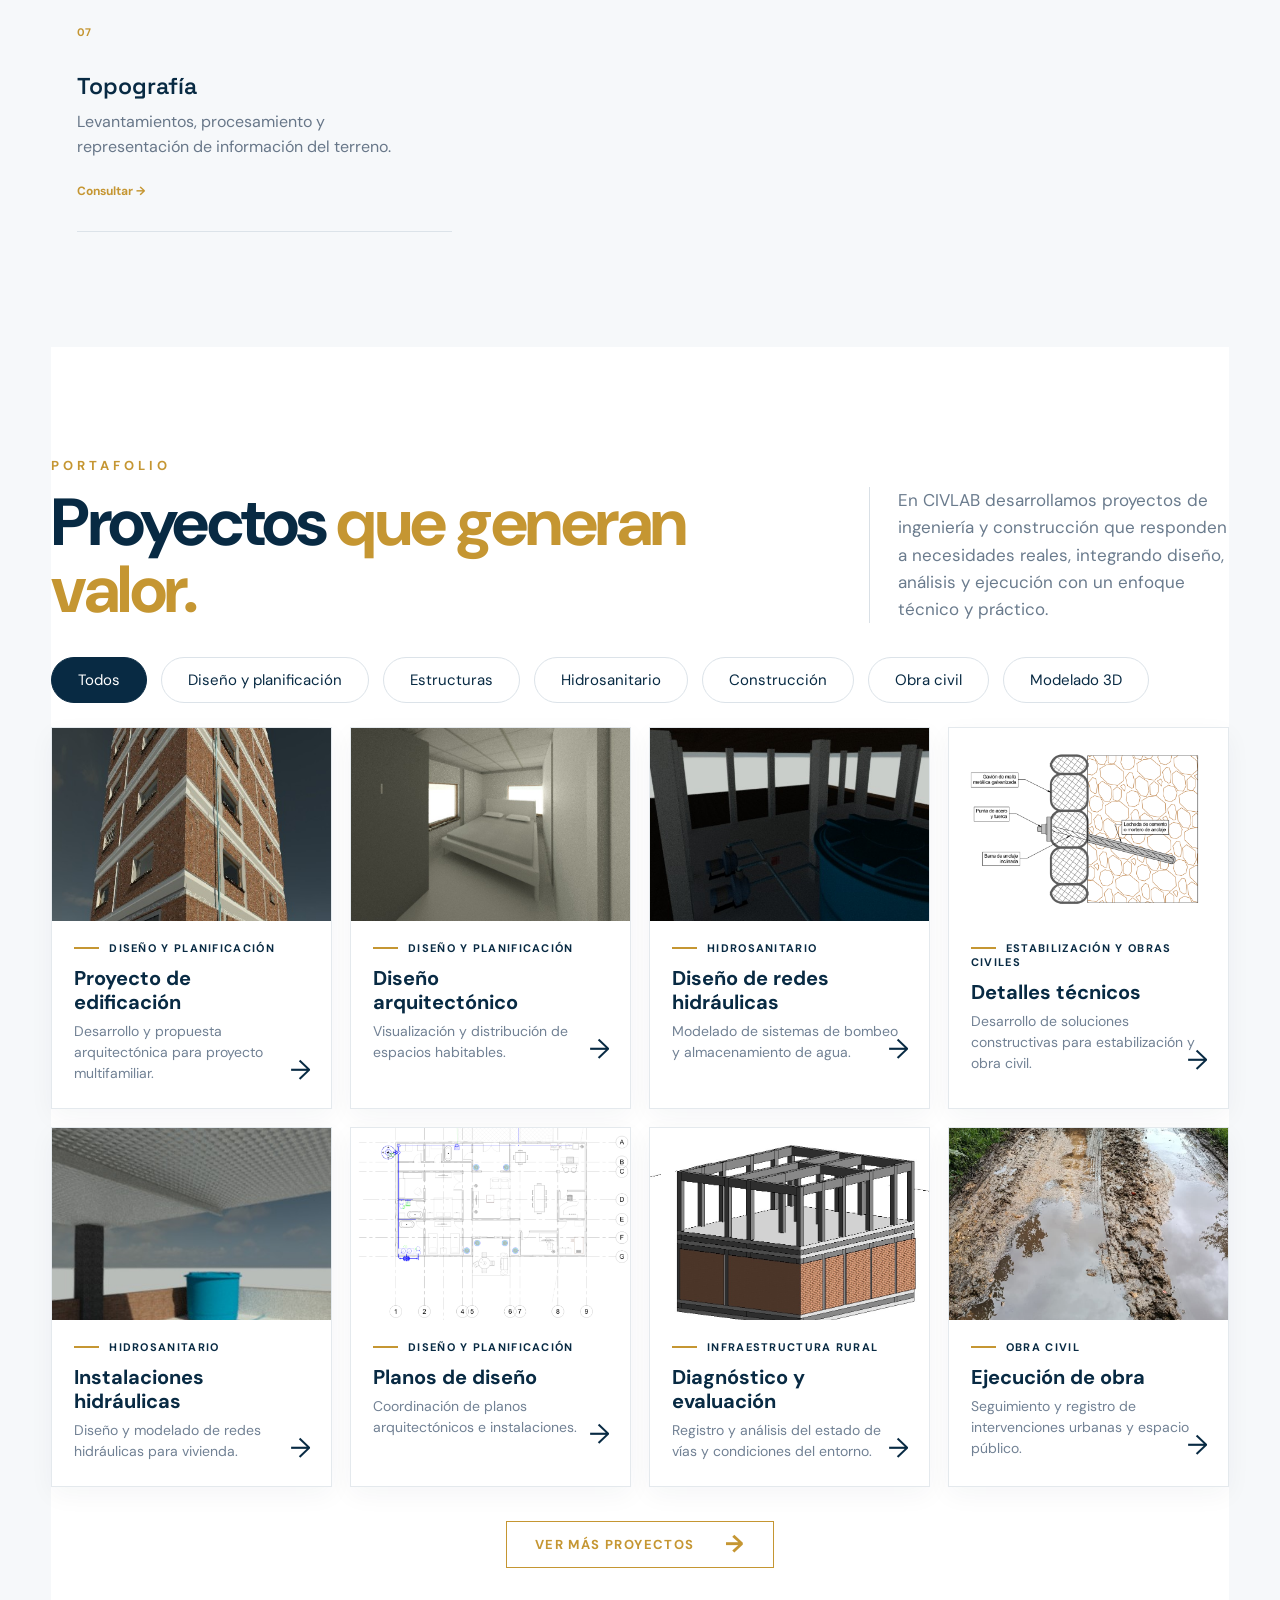
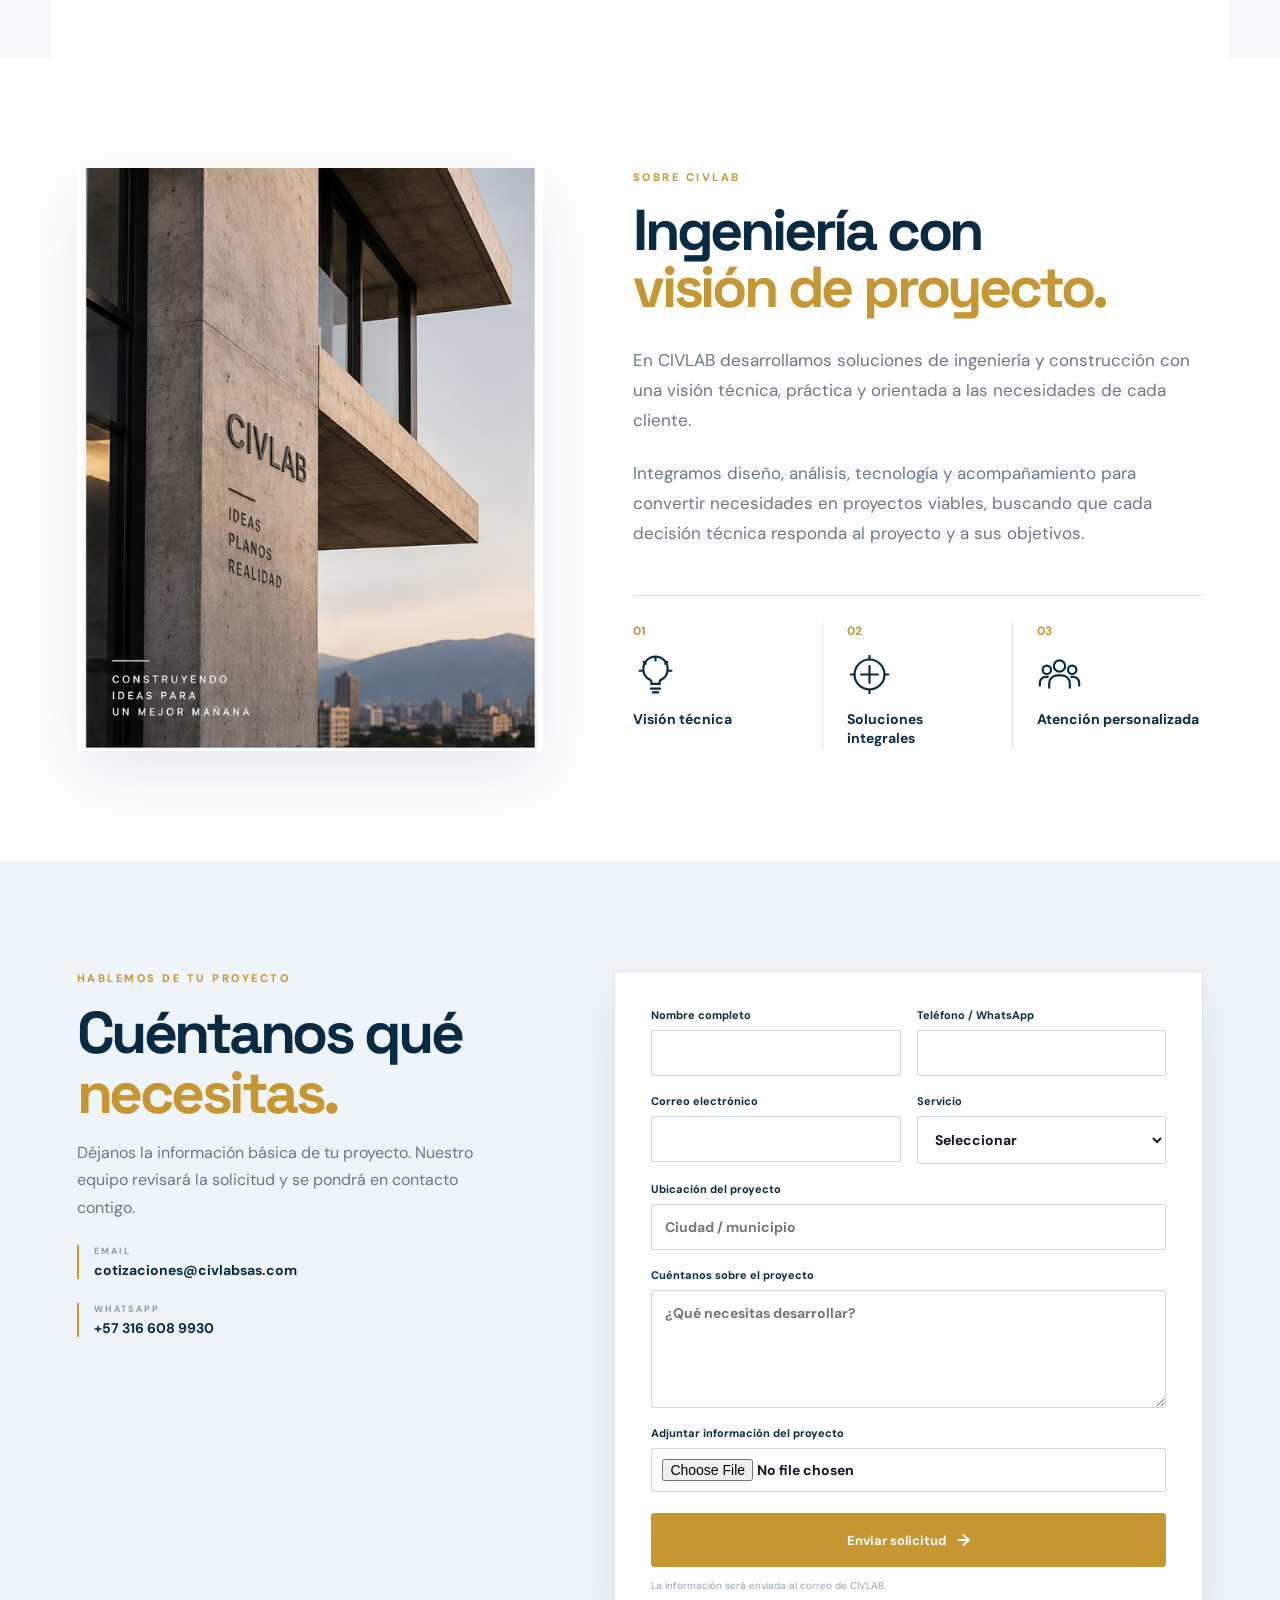
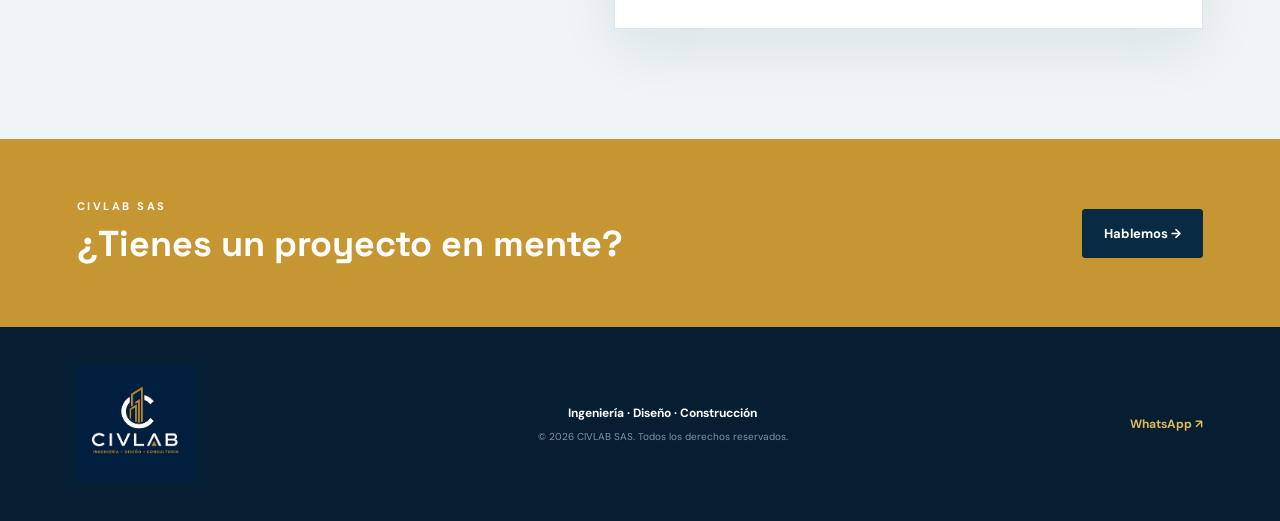
==== commit 32f65733: "Add files via upload" ====
--- a/index.html
+++ b/index.html
@@ -67,19 +67,73 @@
   </div>
 </section>
 
-<section id="proyectos" class="projects">
-  <div class="section-head">
-    <div><p class="eyebrow">PORTAFOLIO</p><h2>Proyectos que hablan<br><em>por nosotros.</em></h2></div>
-    <p class="section-intro">Un espacio para mostrar los proyectos, renders, modelos BIM y trabajos de campo de CIVLAB.</p>
-  </div>
-  <div class="project-grid">
-    <article class="project project-large"><div class="project-bg bg1"></div><div class="project-info"><small>01 / DISEÑO</small><h3>Proyecto residencial</h3><p>Diseño y desarrollo de proyecto.</p></div></article>
-    <article class="project"><div class="project-bg bg2"></div><div class="project-info"><small>02 / BIM</small><h3>Modelado y coordinación</h3></div></article>
-    <article class="project"><div class="project-bg bg3"></div><div class="project-info"><small>03 / TOPOGRAFÍA</small><h3>Levantamiento de terreno</h3></div></article>
-  </div>
-  <div class="portfolio-note">PRÓXIMAMENTE · PORTAFOLIO CIVLAB</div>
-</section>
-
+<section class="portfolio" id="proyectos">
+  <div class="portfolio-head">
+    <div>
+      <span class="section-eyebrow">PORTAFOLIO</span>
+      <h2>Proyectos <span>que generan valor.</span></h2>
+    </div>
+    <p>En CIVLAB desarrollamos proyectos de ingeniería y construcción que responden a necesidades reales, integrando diseño, análisis y ejecución con un enfoque técnico y práctico.</p>
+  </div>
+
+  <div class="portfolio-filters">
+    <button class="portfolio-filter active" data-filter="all">Todos</button>
+    <button class="portfolio-filter" data-filter="diseno">Diseño y planificación</button>
+    <button class="portfolio-filter" data-filter="estructuras">Estructuras</button>
+    <button class="portfolio-filter" data-filter="hidrosanitario">Hidrosanitario</button>
+    <button class="portfolio-filter" data-filter="construccion">Construcción</button>
+    <button class="portfolio-filter" data-filter="obra-civil">Obra civil</button>
+    <button class="portfolio-filter" data-filter="modelado">Modelado 3D</button>
+  </div>
+
+  <div class="portfolio-grid">
+
+    <article class="portfolio-card" data-category="diseno estructuras modelado">
+      <div class="portfolio-image"><img src="portafolio-edificacion.jpg" alt="Proyecto de edificación CIVLAB" loading="lazy"></div>
+      <div class="portfolio-info"><span>DISEÑO Y PLANIFICACIÓN</span><h3>Proyecto de edificación</h3><p>Desarrollo y propuesta arquitectónica para proyecto multifamiliar.</p><b>→</b></div>
+    </article>
+
+    <article class="portfolio-card" data-category="diseno modelado">
+      <div class="portfolio-image"><img src="portafolio-arquitectonico.jpg" alt="Diseño arquitectónico CIVLAB" loading="lazy"></div>
+      <div class="portfolio-info"><span>DISEÑO Y PLANIFICACIÓN</span><h3>Diseño arquitectónico</h3><p>Visualización y distribución de espacios habitables.</p><b>→</b></div>
+    </article>
+
+    <article class="portfolio-card" data-category="hidrosanitario modelado">
+      <div class="portfolio-image"><img src="portafolio-hidrosanitario.jpg" alt="Diseño de redes hidráulicas CIVLAB" loading="lazy"></div>
+      <div class="portfolio-info"><span>HIDROSANITARIO</span><h3>Diseño de redes hidráulicas</h3><p>Modelado de sistemas de bombeo y almacenamiento de agua.</p><b>→</b></div>
+    </article>
+
+    <article class="portfolio-card" data-category="estructuras obra-civil">
+      <div class="portfolio-image"><img src="portafolio-detalle-tecnico.png" alt="Detalle técnico CIVLAB" loading="lazy"></div>
+      <div class="portfolio-info"><span>ESTABILIZACIÓN Y OBRAS CIVILES</span><h3>Detalles técnicos</h3><p>Desarrollo de soluciones constructivas para estabilización y obra civil.</p><b>→</b></div>
+    </article>
+
+    <article class="portfolio-card" data-category="hidrosanitario modelado">
+      <div class="portfolio-image"><img src="portafolio-instalaciones.jpg" alt="Instalaciones hidráulicas CIVLAB" loading="lazy"></div>
+      <div class="portfolio-info"><span>HIDROSANITARIO</span><h3>Instalaciones hidráulicas</h3><p>Diseño y modelado de redes hidráulicas para vivienda.</p><b>→</b></div>
+    </article>
+
+    <article class="portfolio-card" data-category="diseno">
+      <div class="portfolio-image"><img src="portafolio-planos.png" alt="Planos de diseño CIVLAB" loading="lazy"></div>
+      <div class="portfolio-info"><span>DISEÑO Y PLANIFICACIÓN</span><h3>Planos de diseño</h3><p>Coordinación de planos arquitectónicos e instalaciones.</p><b>→</b></div>
+    </article>
+
+    <article class="portfolio-card" data-category="obra-civil">
+      <div class="portfolio-image"><img src="portafolio-rural.jpg" alt="Diagnóstico de infraestructura rural CIVLAB" loading="lazy"></div>
+      <div class="portfolio-info"><span>INFRAESTRUCTURA RURAL</span><h3>Diagnóstico y evaluación</h3><p>Registro y análisis del estado de vías y condiciones del entorno.</p><b>→</b></div>
+    </article>
+
+    <article class="portfolio-card" data-category="construccion obra-civil">
+      <div class="portfolio-image"><img src="portafolio-obra-civil.jpg" alt="Intervención de obra civil CIVLAB" loading="lazy"></div>
+      <div class="portfolio-info"><span>OBRA CIVIL</span><h3>Ejecución de obra</h3><p>Seguimiento y registro de intervenciones urbanas y espacio público.</p><b>→</b></div>
+    </article>
+
+  </div>
+
+  <div class="portfolio-more">
+    <a href="#cotizacion" class="btn-outline-gold">VER MÁS PROYECTOS <span>→</span></a>
+  </div>
+</section>
 <section id="nosotros" class="about-civlab section">
   <div class="about-civlab-container">
 
@@ -160,4 +214,25 @@
 </footer>
 <a class="wa-float" href="https://wa.me/573166089930" target="_blank" rel="noopener" aria-label="Contactar por WhatsApp"><img src="whatsapp-civlab.png" alt="Escríbenos por WhatsApp"></a>
 <script src="script.js"></script>
+
+<script>
+document.addEventListener("DOMContentLoaded", function () {
+  const buttons = document.querySelectorAll(".portfolio-filter");
+  const cards = document.querySelectorAll(".portfolio-card");
+
+  buttons.forEach(function (button) {
+    button.addEventListener("click", function () {
+      buttons.forEach(function (b) { b.classList.remove("active"); });
+      button.classList.add("active");
+
+      const filter = button.dataset.filter;
+      cards.forEach(function (card) {
+        const categories = (card.dataset.category || "").split(" ");
+        card.style.display = filter === "all" || categories.includes(filter) ? "" : "none";
+      });
+    });
+  });
+});
+</script>
+
 </body></html>
--- a/styles.css
+++ b/styles.css
@@ -355,3 +355,33 @@
     border-bottom: 0;
   }
 }
+
+/* PORTAFOLIO CIVLAB V11 */
+.portfolio{width:min(1400px,92%);margin:0 auto;padding:110px 0 90px;background:#fff}
+.portfolio-head{display:grid;grid-template-columns:minmax(0,1.35fr) minmax(300px,.65fr);gap:70px;align-items:end;margin-bottom:34px}
+.portfolio-head .section-eyebrow{display:block;margin-bottom:16px;color:#C59632;font-size:13px;font-weight:700;letter-spacing:4px}
+.portfolio-head h2{margin:0;color:#082A43;font-size:clamp(42px,5.2vw,68px);line-height:1;letter-spacing:-2.5px}
+.portfolio-head h2 span{color:#C59632}
+.portfolio-head>p{margin:0;padding-left:28px;border-left:1px solid #D9E0E6;color:#6A7B8D;font-size:17px;line-height:1.6}
+.portfolio-filters{display:flex;gap:14px;flex-wrap:wrap;margin-bottom:24px}
+.portfolio-filter{border:1px solid #DCE3E9;background:#fff;color:#082A43;border-radius:999px;padding:12px 26px;font:inherit;font-size:15px;cursor:pointer;transition:.2s ease}
+.portfolio-filter:hover{border-color:#C59632}
+.portfolio-filter.active{background:#082A43;border-color:#082A43;color:#fff}
+.portfolio-grid{display:grid;grid-template-columns:repeat(4,minmax(0,1fr));gap:18px}
+.portfolio-card{min-width:0;background:#fff;border:1px solid #E4E9ED;overflow:hidden;box-shadow:0 8px 24px rgba(8,42,67,.045);transition:transform .25s ease,box-shadow .25s ease}
+.portfolio-card:hover{transform:translateY(-4px);box-shadow:0 15px 32px rgba(8,42,67,.10)}
+.portfolio-image{aspect-ratio:1.45/1;overflow:hidden;background:#EEF2F4}
+.portfolio-image img{width:100%;height:100%;display:block;object-fit:cover;transition:transform .45s ease}
+.portfolio-card:hover .portfolio-image img{transform:scale(1.035)}
+.portfolio-info{position:relative;padding:20px 22px 24px;min-height:152px}
+.portfolio-info>span{display:block;margin-bottom:11px;color:#082A43;font-size:11px;font-weight:700;letter-spacing:1.3px}
+.portfolio-info>span:before{content:"";display:inline-block;width:25px;height:2px;margin:0 10px 3px 0;background:#C59632}
+.portfolio-info h3{margin:0 35px 7px 0;color:#082A43;font-size:20px;line-height:1.2}
+.portfolio-info p{margin:0;color:#718194;font-size:14px;line-height:1.5}
+.portfolio-info b{position:absolute;right:20px;bottom:21px;color:#082A43;font-size:27px;font-weight:400}
+.portfolio-more{display:flex;justify-content:center;margin-top:34px}
+.btn-outline-gold{display:inline-flex;align-items:center;gap:30px;padding:14px 28px;border:1px solid #C59632;color:#C59632;text-decoration:none;font-size:13px;font-weight:700;letter-spacing:1.4px;transition:.2s ease}
+.btn-outline-gold:hover{background:#C59632;color:#fff}
+.btn-outline-gold span{font-size:24px;line-height:.7}
+@media(max-width:1100px){.portfolio-grid{grid-template-columns:repeat(2,minmax(0,1fr))}.portfolio-head{grid-template-columns:1fr;gap:24px}.portfolio-head>p{padding-left:0;border-left:0;max-width:700px}}
+@media(max-width:600px){.portfolio{width:min(100% - 36px,520px);padding:70px 0}.portfolio-head{gap:20px;margin-bottom:28px}.portfolio-head h2{font-size:43px;letter-spacing:-1.5px}.portfolio-head>p{font-size:15px}.portfolio-filters{flex-wrap:nowrap;overflow-x:auto;padding-bottom:6px;scrollbar-width:none}.portfolio-filters::-webkit-scrollbar{display:none}.portfolio-filter{flex:0 0 auto;padding:10px 18px;font-size:13px}.portfolio-grid{grid-template-columns:1fr;gap:16px}.portfolio-info{min-height:145px;padding:18px 19px 22px}}
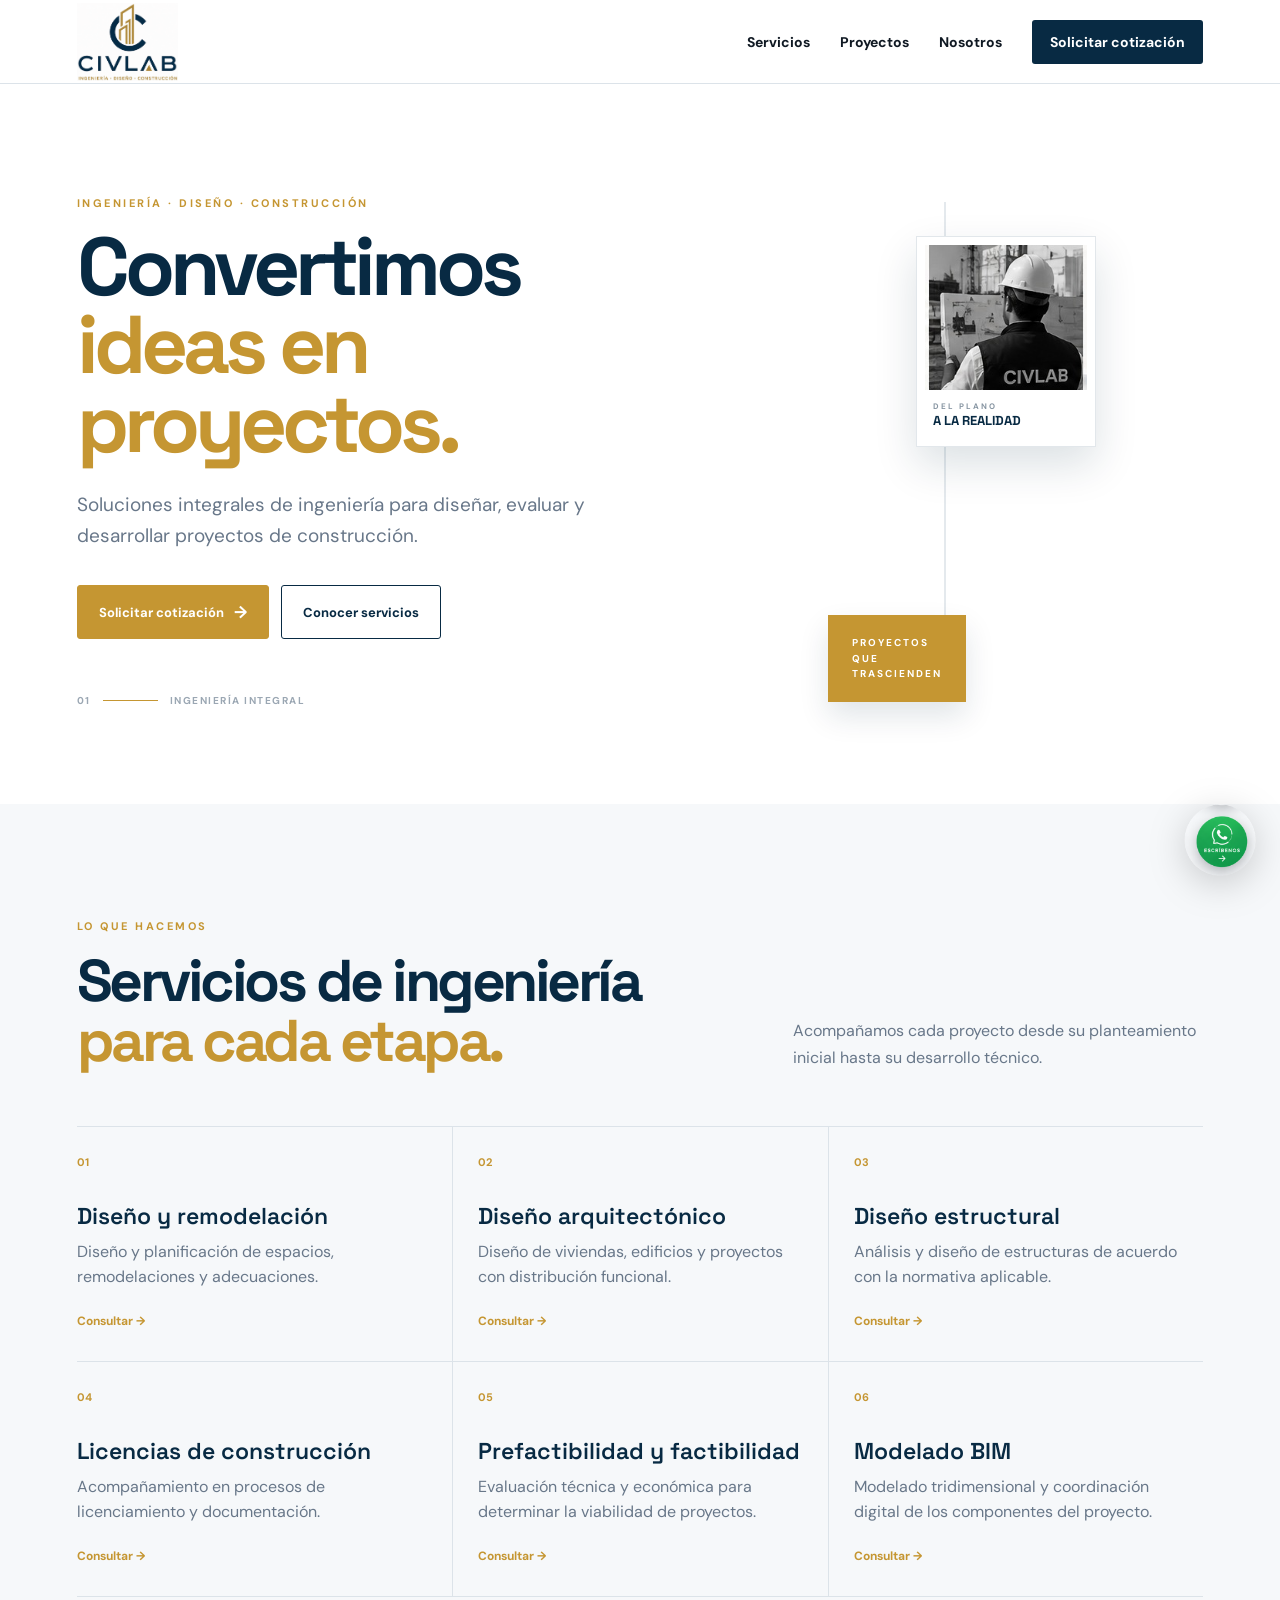
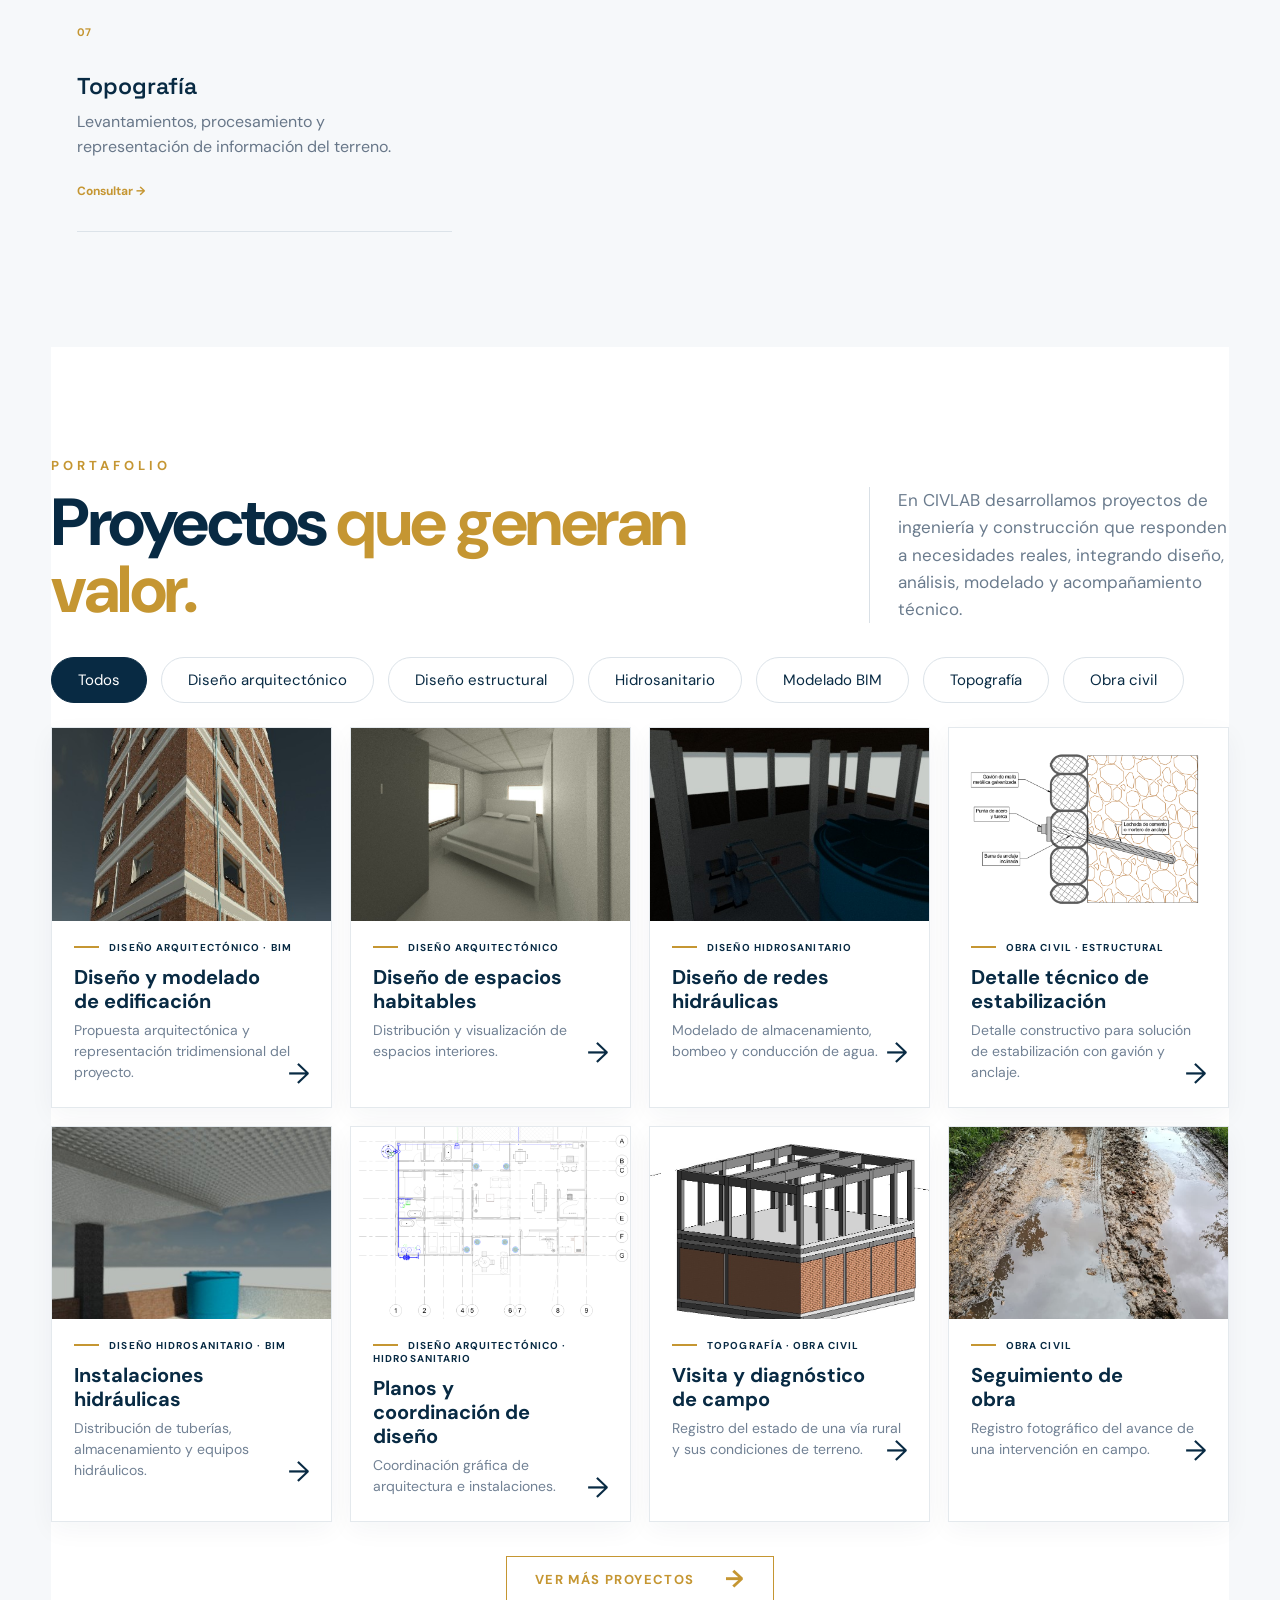
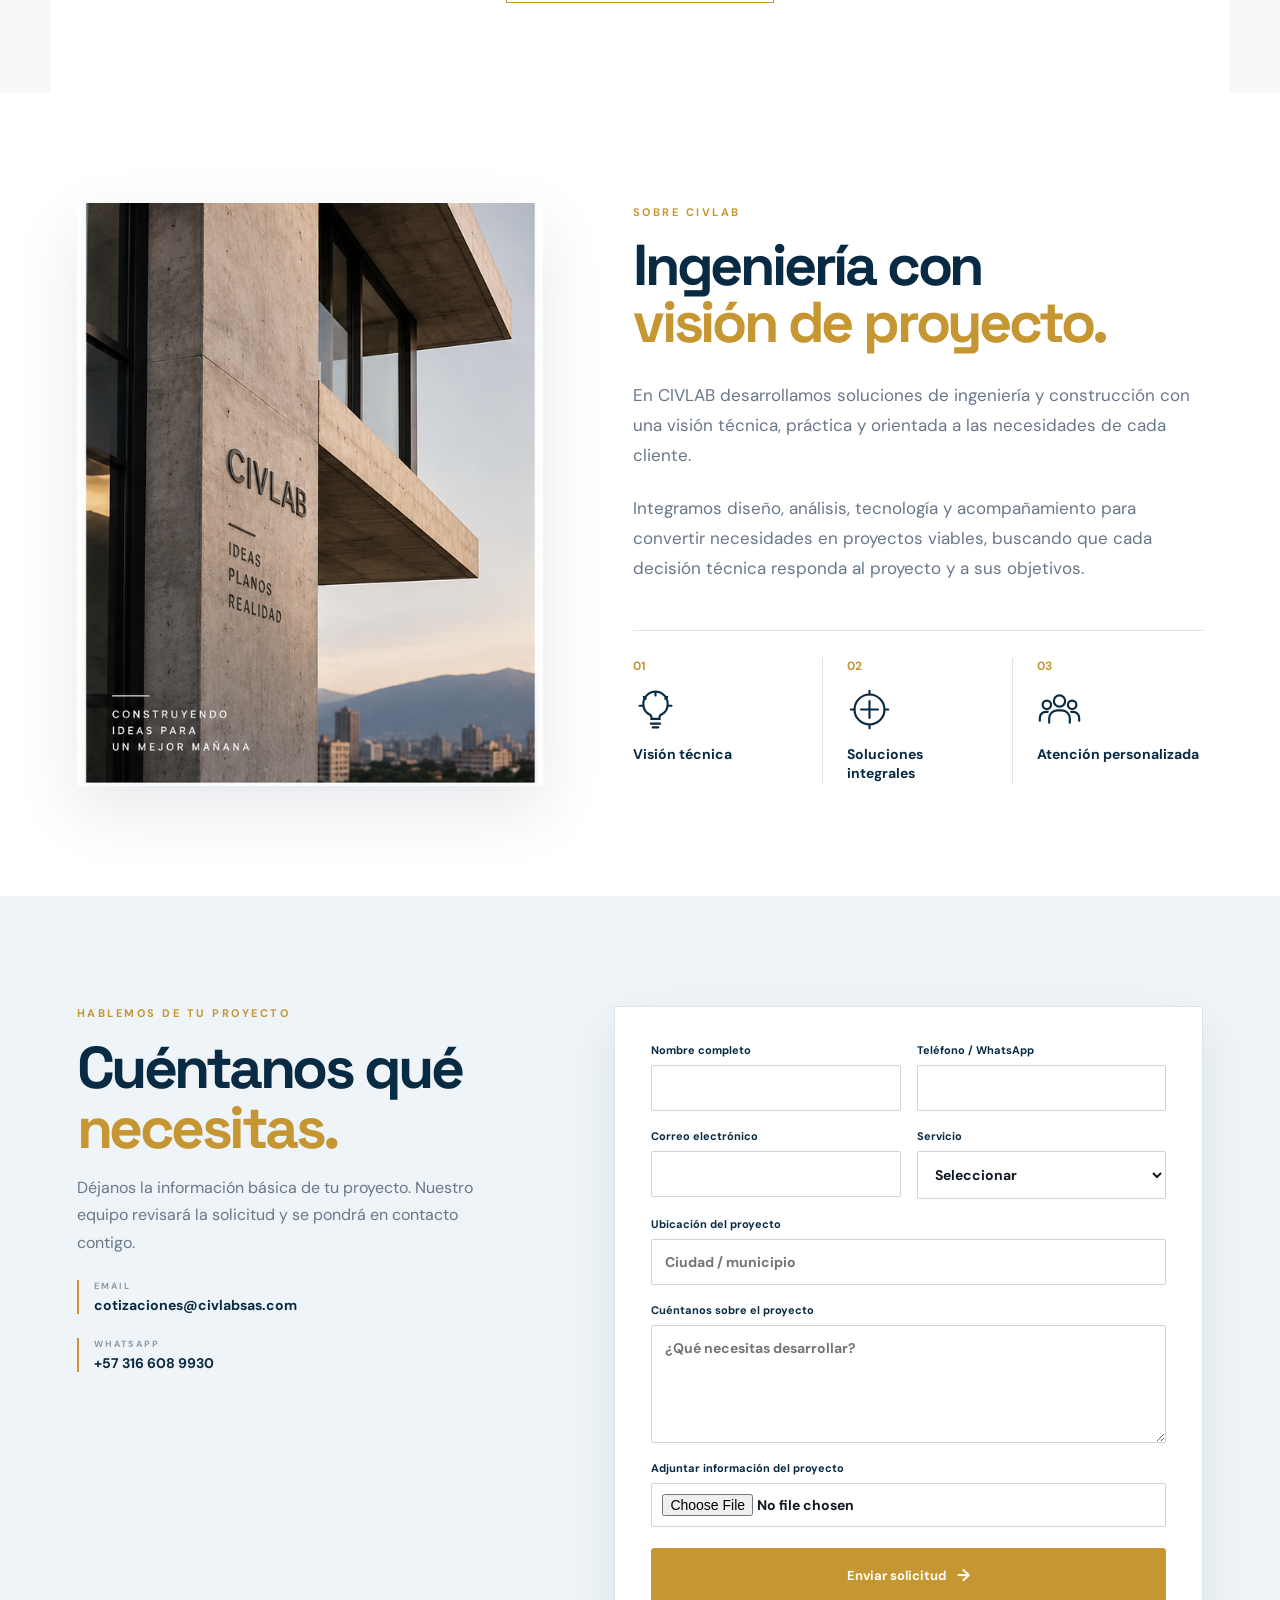
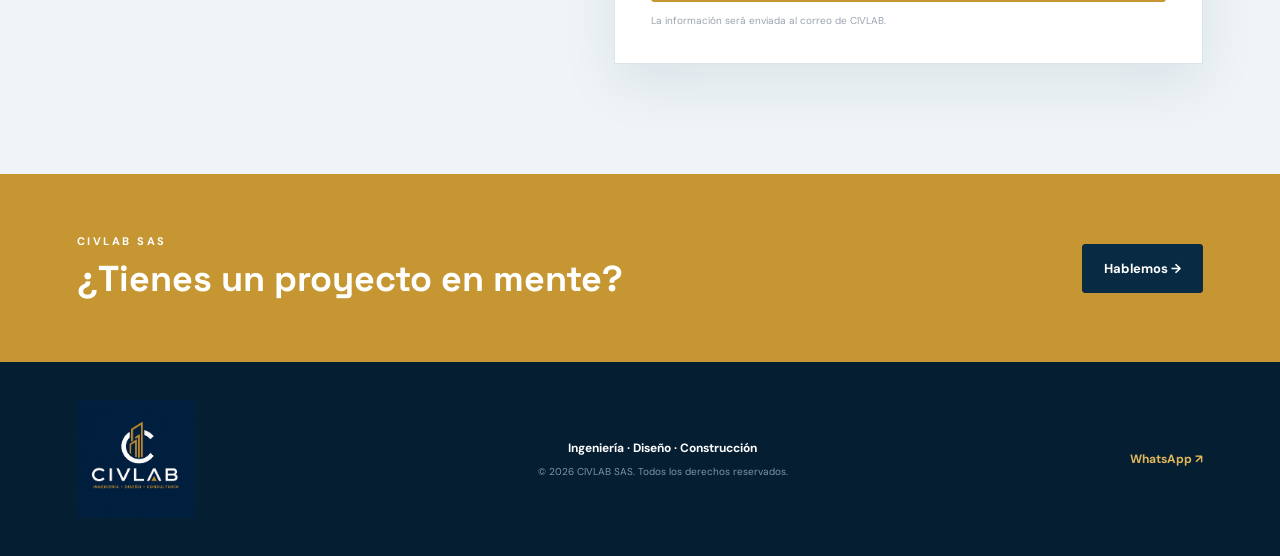
==== commit 4cce3bb1: "Add files via upload" ====
--- a/index.html
+++ b/index.html
@@ -73,65 +73,115 @@
       <span class="section-eyebrow">PORTAFOLIO</span>
       <h2>Proyectos <span>que generan valor.</span></h2>
     </div>
-    <p>En CIVLAB desarrollamos proyectos de ingeniería y construcción que responden a necesidades reales, integrando diseño, análisis y ejecución con un enfoque técnico y práctico.</p>
-  </div>
-
-  <div class="portfolio-filters">
+    <p>En CIVLAB desarrollamos proyectos de ingeniería y construcción que responden a necesidades reales, integrando diseño, análisis, modelado y acompañamiento técnico.</p>
+  </div>
+
+  <div class="portfolio-filters" aria-label="Filtrar proyectos">
     <button class="portfolio-filter active" data-filter="all">Todos</button>
-    <button class="portfolio-filter" data-filter="diseno">Diseño y planificación</button>
-    <button class="portfolio-filter" data-filter="estructuras">Estructuras</button>
+    <button class="portfolio-filter" data-filter="diseno">Diseño arquitectónico</button>
+    <button class="portfolio-filter" data-filter="estructural">Diseño estructural</button>
     <button class="portfolio-filter" data-filter="hidrosanitario">Hidrosanitario</button>
-    <button class="portfolio-filter" data-filter="construccion">Construcción</button>
-    <button class="portfolio-filter" data-filter="obra-civil">Obra civil</button>
-    <button class="portfolio-filter" data-filter="modelado">Modelado 3D</button>
+    <button class="portfolio-filter" data-filter="bim">Modelado BIM</button>
+    <button class="portfolio-filter" data-filter="topografia">Topografía</button>
+    <button class="portfolio-filter" data-filter="obra">Obra civil</button>
   </div>
 
   <div class="portfolio-grid">
 
-    <article class="portfolio-card" data-category="diseno estructuras modelado">
-      <div class="portfolio-image"><img src="portafolio-edificacion.jpg" alt="Proyecto de edificación CIVLAB" loading="lazy"></div>
-      <div class="portfolio-info"><span>DISEÑO Y PLANIFICACIÓN</span><h3>Proyecto de edificación</h3><p>Desarrollo y propuesta arquitectónica para proyecto multifamiliar.</p><b>→</b></div>
-    </article>
-
-    <article class="portfolio-card" data-category="diseno modelado">
-      <div class="portfolio-image"><img src="portafolio-arquitectonico.jpg" alt="Diseño arquitectónico CIVLAB" loading="lazy"></div>
-      <div class="portfolio-info"><span>DISEÑO Y PLANIFICACIÓN</span><h3>Diseño arquitectónico</h3><p>Visualización y distribución de espacios habitables.</p><b>→</b></div>
-    </article>
-
-    <article class="portfolio-card" data-category="hidrosanitario modelado">
-      <div class="portfolio-image"><img src="portafolio-hidrosanitario.jpg" alt="Diseño de redes hidráulicas CIVLAB" loading="lazy"></div>
-      <div class="portfolio-info"><span>HIDROSANITARIO</span><h3>Diseño de redes hidráulicas</h3><p>Modelado de sistemas de bombeo y almacenamiento de agua.</p><b>→</b></div>
-    </article>
-
-    <article class="portfolio-card" data-category="estructuras obra-civil">
-      <div class="portfolio-image"><img src="portafolio-detalle-tecnico.png" alt="Detalle técnico CIVLAB" loading="lazy"></div>
-      <div class="portfolio-info"><span>ESTABILIZACIÓN Y OBRAS CIVILES</span><h3>Detalles técnicos</h3><p>Desarrollo de soluciones constructivas para estabilización y obra civil.</p><b>→</b></div>
-    </article>
-
-    <article class="portfolio-card" data-category="hidrosanitario modelado">
-      <div class="portfolio-image"><img src="portafolio-instalaciones.jpg" alt="Instalaciones hidráulicas CIVLAB" loading="lazy"></div>
-      <div class="portfolio-info"><span>HIDROSANITARIO</span><h3>Instalaciones hidráulicas</h3><p>Diseño y modelado de redes hidráulicas para vivienda.</p><b>→</b></div>
-    </article>
-
-    <article class="portfolio-card" data-category="diseno">
-      <div class="portfolio-image"><img src="portafolio-planos.png" alt="Planos de diseño CIVLAB" loading="lazy"></div>
-      <div class="portfolio-info"><span>DISEÑO Y PLANIFICACIÓN</span><h3>Planos de diseño</h3><p>Coordinación de planos arquitectónicos e instalaciones.</p><b>→</b></div>
-    </article>
-
-    <article class="portfolio-card" data-category="obra-civil">
-      <div class="portfolio-image"><img src="portafolio-rural.jpg" alt="Diagnóstico de infraestructura rural CIVLAB" loading="lazy"></div>
-      <div class="portfolio-info"><span>INFRAESTRUCTURA RURAL</span><h3>Diagnóstico y evaluación</h3><p>Registro y análisis del estado de vías y condiciones del entorno.</p><b>→</b></div>
-    </article>
-
-    <article class="portfolio-card" data-category="construccion obra-civil">
-      <div class="portfolio-image"><img src="portafolio-obra-civil.jpg" alt="Intervención de obra civil CIVLAB" loading="lazy"></div>
-      <div class="portfolio-info"><span>OBRA CIVIL</span><h3>Ejecución de obra</h3><p>Seguimiento y registro de intervenciones urbanas y espacio público.</p><b>→</b></div>
+    <article class="portfolio-card" data-category="diseno bim">
+      <div class="portfolio-image"><img src="portafolio-edificacion.jpg" alt="Modelo y propuesta arquitectónica de edificación" loading="lazy"></div>
+      <div class="portfolio-info">
+        <span>DISEÑO ARQUITECTÓNICO · BIM</span>
+        <h3>Diseño y modelado de edificación</h3>
+        <p>Propuesta arquitectónica y representación tridimensional del proyecto.</p>
+        <button class="portfolio-detail" type="button" data-title="Diseño y modelado de edificación" data-description="Se desarrolló la propuesta arquitectónica de una edificación multifamiliar, incluyendo la organización de espacios y su representación mediante modelado 3D.">→</button>
+      </div>
+    </article>
+
+    <article class="portfolio-card" data-category="diseno bim">
+      <div class="portfolio-image"><img src="portafolio-arquitectonico.jpg" alt="Diseño arquitectónico de interiores" loading="lazy"></div>
+      <div class="portfolio-info">
+        <span>DISEÑO ARQUITECTÓNICO</span>
+        <h3>Diseño de espacios habitables</h3>
+        <p>Distribución y visualización de espacios interiores.</p>
+        <button class="portfolio-detail" type="button" data-title="Diseño de espacios habitables" data-description="Se realizó la distribución y visualización de espacios interiores, trabajando la organización arquitectónica y la representación del ambiente para apoyar la definición del proyecto.">→</button>
+      </div>
+    </article>
+
+    <article class="portfolio-card" data-category="hidrosanitario bim">
+      <div class="portfolio-image"><img src="portafolio-hidrosanitario.jpg" alt="Sistema hidráulico modelado" loading="lazy"></div>
+      <div class="portfolio-info">
+        <span>DISEÑO HIDROSANITARIO</span>
+        <h3>Diseño de redes hidráulicas</h3>
+        <p>Modelado de almacenamiento, bombeo y conducción de agua.</p>
+        <button class="portfolio-detail" type="button" data-title="Diseño de redes hidráulicas" data-description="Se modeló el sistema hidráulico de la vivienda, incluyendo almacenamiento de agua, equipos de bombeo y trazado de las tuberías para representar la solución dentro del proyecto.">→</button>
+      </div>
+    </article>
+
+    <article class="portfolio-card" data-category="obra estructural">
+      <div class="portfolio-image"><img src="portafolio-detalle-tecnico.png" alt="Detalle técnico de anclaje y gavión" loading="lazy"></div>
+      <div class="portfolio-info">
+        <span>OBRA CIVIL · ESTRUCTURAL</span>
+        <h3>Detalle técnico de estabilización</h3>
+        <p>Detalle constructivo para solución de estabilización con gavión y anclaje.</p>
+        <button class="portfolio-detail" type="button" data-title="Detalle técnico de estabilización" data-description="Se desarrolló el detalle constructivo de un sistema de gavión con barra de anclaje inclinada, incluyendo la representación de sus elementos y la solución de conexión al terreno.">→</button>
+      </div>
+    </article>
+
+    <article class="portfolio-card" data-category="hidrosanitario bim">
+      <div class="portfolio-image"><img src="portafolio-instalaciones.jpg" alt="Instalaciones hidráulicas en cubierta" loading="lazy"></div>
+      <div class="portfolio-info">
+        <span>DISEÑO HIDROSANITARIO · BIM</span>
+        <h3>Instalaciones hidráulicas</h3>
+        <p>Distribución de tuberías, almacenamiento y equipos hidráulicos.</p>
+        <button class="portfolio-detail" type="button" data-title="Instalaciones hidráulicas" data-description="Se modeló la instalación hidráulica de la vivienda, representando la conducción de agua, el almacenamiento y los equipos necesarios para el funcionamiento del sistema.">→</button>
+      </div>
+    </article>
+
+    <article class="portfolio-card" data-category="diseno hidrosanitario">
+      <div class="portfolio-image"><img src="portafolio-planos.png" alt="Planos arquitectónicos e hidráulicos" loading="lazy"></div>
+      <div class="portfolio-info">
+        <span>DISEÑO ARQUITECTÓNICO · HIDROSANITARIO</span>
+        <h3>Planos y coordinación de diseño</h3>
+        <p>Coordinación gráfica de arquitectura e instalaciones.</p>
+        <button class="portfolio-detail" type="button" data-title="Planos y coordinación de diseño" data-description="Se trabajó la representación en planos del proyecto, coordinando la distribución arquitectónica con las instalaciones hidráulicas para facilitar la lectura y ejecución de la propuesta.">→</button>
+      </div>
+    </article>
+
+    <article class="portfolio-card" data-category="topografia obra">
+      <div class="portfolio-image"><img src="portafolio-rural.jpg" alt="Registro de vía rural en campo" loading="lazy"></div>
+      <div class="portfolio-info">
+        <span>TOPOGRAFÍA · OBRA CIVIL</span>
+        <h3>Visita y diagnóstico de campo</h3>
+        <p>Registro del estado de una vía rural y sus condiciones de terreno.</p>
+        <button class="portfolio-detail" type="button" data-title="Visita y diagnóstico de campo" data-description="Se realizó registro fotográfico y observación de campo de una vía rural, identificando condiciones del terreno, presencia de agua y estado superficial para apoyar el análisis técnico.">→</button>
+      </div>
+    </article>
+
+    <article class="portfolio-card" data-category="obra topografia">
+      <div class="portfolio-image"><img src="portafolio-obra-civil.jpg" alt="Seguimiento de obra civil" loading="lazy"></div>
+      <div class="portfolio-info">
+        <span>OBRA CIVIL</span>
+        <h3>Seguimiento de obra</h3>
+        <p>Registro fotográfico del avance de una intervención en campo.</p>
+        <button class="portfolio-detail" type="button" data-title="Seguimiento de obra" data-description="Se realizó acompañamiento y registro fotográfico del avance de una intervención de obra civil, documentando condiciones de ejecución y el estado de los trabajos en campo.">→</button>
+      </div>
     </article>
 
   </div>
 
   <div class="portfolio-more">
     <a href="#cotizacion" class="btn-outline-gold">VER MÁS PROYECTOS <span>→</span></a>
+  </div>
+
+  <div class="portfolio-modal" id="portfolioModal" aria-hidden="true">
+    <div class="portfolio-modal-backdrop"></div>
+    <div class="portfolio-modal-box" role="dialog" aria-modal="true" aria-labelledby="portfolioModalTitle">
+      <button class="portfolio-modal-close" type="button" aria-label="Cerrar">×</button>
+      <span class="section-eyebrow">PROYECTO CIVLAB</span>
+      <h3 id="portfolioModalTitle"></h3>
+      <p id="portfolioModalDescription"></p>
+    </div>
   </div>
 </section>
 <section id="nosotros" class="about-civlab section">
@@ -235,4 +285,47 @@
 });
 </script>
 
+
+<script>
+document.addEventListener("DOMContentLoaded", function () {
+  const filterButtons = document.querySelectorAll(".portfolio-filter");
+  const cards = document.querySelectorAll(".portfolio-card");
+
+  filterButtons.forEach(function (button) {
+    button.addEventListener("click", function () {
+      filterButtons.forEach(function (b) { b.classList.remove("active"); });
+      button.classList.add("active");
+      const filter = button.dataset.filter;
+      cards.forEach(function (card) {
+        const categories = (card.dataset.category || "").split(" ");
+        card.style.display = filter === "all" || categories.includes(filter) ? "" : "none";
+      });
+    });
+  });
+
+  const modal = document.getElementById("portfolioModal");
+  const title = document.getElementById("portfolioModalTitle");
+  const description = document.getElementById("portfolioModalDescription");
+  const close = () => {
+    modal.classList.remove("is-open");
+    modal.setAttribute("aria-hidden", "true");
+  };
+
+  document.querySelectorAll(".portfolio-detail").forEach(function (button) {
+    button.addEventListener("click", function () {
+      title.textContent = button.dataset.title;
+      description.textContent = button.dataset.description;
+      modal.classList.add("is-open");
+      modal.setAttribute("aria-hidden", "false");
+    });
+  });
+
+  document.querySelector(".portfolio-modal-close").addEventListener("click", close);
+  document.querySelector(".portfolio-modal-backdrop").addEventListener("click", close);
+  document.addEventListener("keydown", function (e) {
+    if (e.key === "Escape") close();
+  });
+});
+</script>
+
 </body></html>
--- a/styles.css
+++ b/styles.css
@@ -385,3 +385,42 @@
 .btn-outline-gold span{font-size:24px;line-height:.7}
 @media(max-width:1100px){.portfolio-grid{grid-template-columns:repeat(2,minmax(0,1fr))}.portfolio-head{grid-template-columns:1fr;gap:24px}.portfolio-head>p{padding-left:0;border-left:0;max-width:700px}}
 @media(max-width:600px){.portfolio{width:min(100% - 36px,520px);padding:70px 0}.portfolio-head{gap:20px;margin-bottom:28px}.portfolio-head h2{font-size:43px;letter-spacing:-1.5px}.portfolio-head>p{font-size:15px}.portfolio-filters{flex-wrap:nowrap;overflow-x:auto;padding-bottom:6px;scrollbar-width:none}.portfolio-filters::-webkit-scrollbar{display:none}.portfolio-filter{flex:0 0 auto;padding:10px 18px;font-size:13px}.portfolio-grid{grid-template-columns:1fr;gap:16px}.portfolio-info{min-height:145px;padding:18px 19px 22px}}
+
+/* PORTAFOLIO CIVLAB V12 */
+.portfolio{width:min(1400px,92%);margin:0 auto;padding:110px 0 90px;background:#fff}
+.portfolio-head{display:grid;grid-template-columns:minmax(0,1.35fr) minmax(300px,.65fr);gap:70px;align-items:end;margin-bottom:34px}
+.portfolio-head .section-eyebrow{display:block;margin-bottom:16px;color:#C59632;font-size:13px;font-weight:700;letter-spacing:4px}
+.portfolio-head h2{margin:0;color:#082A43;font-size:clamp(42px,5.2vw,68px);line-height:1;letter-spacing:-2.5px}
+.portfolio-head h2 span{color:#C59632}
+.portfolio-head>p{margin:0;padding-left:28px;border-left:1px solid #D9E0E6;color:#6A7B8D;font-size:17px;line-height:1.6}
+.portfolio-filters{display:flex;gap:14px;flex-wrap:wrap;margin-bottom:24px}
+.portfolio-filter{border:1px solid #DCE3E9;background:#fff;color:#082A43;border-radius:999px;padding:12px 26px;font:inherit;font-size:15px;cursor:pointer;transition:.2s ease}
+.portfolio-filter:hover{border-color:#C59632}
+.portfolio-filter.active{background:#082A43;border-color:#082A43;color:#fff}
+.portfolio-grid{display:grid;grid-template-columns:repeat(4,minmax(0,1fr));gap:18px}
+.portfolio-card{min-width:0;background:#fff;border:1px solid #E4E9ED;overflow:hidden;box-shadow:0 8px 24px rgba(8,42,67,.045);transition:transform .25s ease,box-shadow .25s ease}
+.portfolio-card:hover{transform:translateY(-4px);box-shadow:0 15px 32px rgba(8,42,67,.10)}
+.portfolio-image{aspect-ratio:1.45/1;overflow:hidden;background:#EEF2F4}
+.portfolio-image img{width:100%;height:100%;display:block;object-fit:cover;transition:transform .45s ease}
+.portfolio-card:hover .portfolio-image img{transform:scale(1.035)}
+.portfolio-info{position:relative;padding:20px 22px 24px;min-height:152px}
+.portfolio-info>span{display:block;margin-bottom:11px;color:#082A43;font-size:10px;font-weight:700;letter-spacing:1.1px}
+.portfolio-info>span:before{content:"";display:inline-block;width:25px;height:2px;margin:0 10px 3px 0;background:#C59632}
+.portfolio-info h3{margin:0 35px 7px 0;color:#082A43;font-size:20px;line-height:1.2}
+.portfolio-info p{margin:0;color:#718194;font-size:14px;line-height:1.5}
+.portfolio-detail{position:absolute;right:17px;bottom:15px;border:0;background:none;padding:4px;color:#082A43;font-size:28px;line-height:1;cursor:pointer}
+.portfolio-detail:hover{color:#C59632}
+.portfolio-more{display:flex;justify-content:center;margin-top:34px}
+.btn-outline-gold{display:inline-flex;align-items:center;gap:30px;padding:14px 28px;border:1px solid #C59632;color:#C59632;text-decoration:none;font-size:13px;font-weight:700;letter-spacing:1.4px}
+.btn-outline-gold:hover{background:#C59632;color:#fff}
+.btn-outline-gold span{font-size:24px;line-height:.7}
+.portfolio-modal{display:none;position:fixed;inset:0;z-index:1000;align-items:center;justify-content:center;padding:24px}
+.portfolio-modal.is-open{display:flex}
+.portfolio-modal-backdrop{position:absolute;inset:0;background:rgba(6,30,49,.68)}
+.portfolio-modal-box{position:relative;z-index:1;width:min(620px,100%);background:#fff;padding:42px;border-top:4px solid #C59632;box-shadow:0 25px 70px rgba(0,0,0,.22)}
+.portfolio-modal-box .section-eyebrow{display:block;margin-bottom:12px;color:#C59632;font-size:11px;font-weight:700;letter-spacing:3px}
+.portfolio-modal-box h3{margin:0 45px 15px 0;color:#082A43;font-size:30px;line-height:1.1}
+.portfolio-modal-box p{margin:0;color:#52677A;font-size:17px;line-height:1.7}
+.portfolio-modal-close{position:absolute;right:16px;top:12px;border:0;background:none;color:#082A43;font-size:32px;cursor:pointer}
+@media(max-width:1100px){.portfolio-grid{grid-template-columns:repeat(2,minmax(0,1fr))}.portfolio-head{grid-template-columns:1fr;gap:24px}.portfolio-head>p{padding-left:0;border-left:0;max-width:700px}}
+@media(max-width:600px){.portfolio{width:min(100% - 36px,520px);padding:70px 0}.portfolio-head{gap:20px;margin-bottom:28px}.portfolio-head h2{font-size:43px;letter-spacing:-1.5px}.portfolio-head>p{font-size:15px}.portfolio-filters{flex-wrap:nowrap;overflow-x:auto;padding-bottom:6px;scrollbar-width:none}.portfolio-filters::-webkit-scrollbar{display:none}.portfolio-filter{flex:0 0 auto;padding:10px 18px;font-size:13px}.portfolio-grid{grid-template-columns:1fr;gap:16px}.portfolio-info{min-height:145px;padding:18px 19px 22px}.portfolio-modal-box{padding:34px 25px}.portfolio-modal-box h3{font-size:25px}}
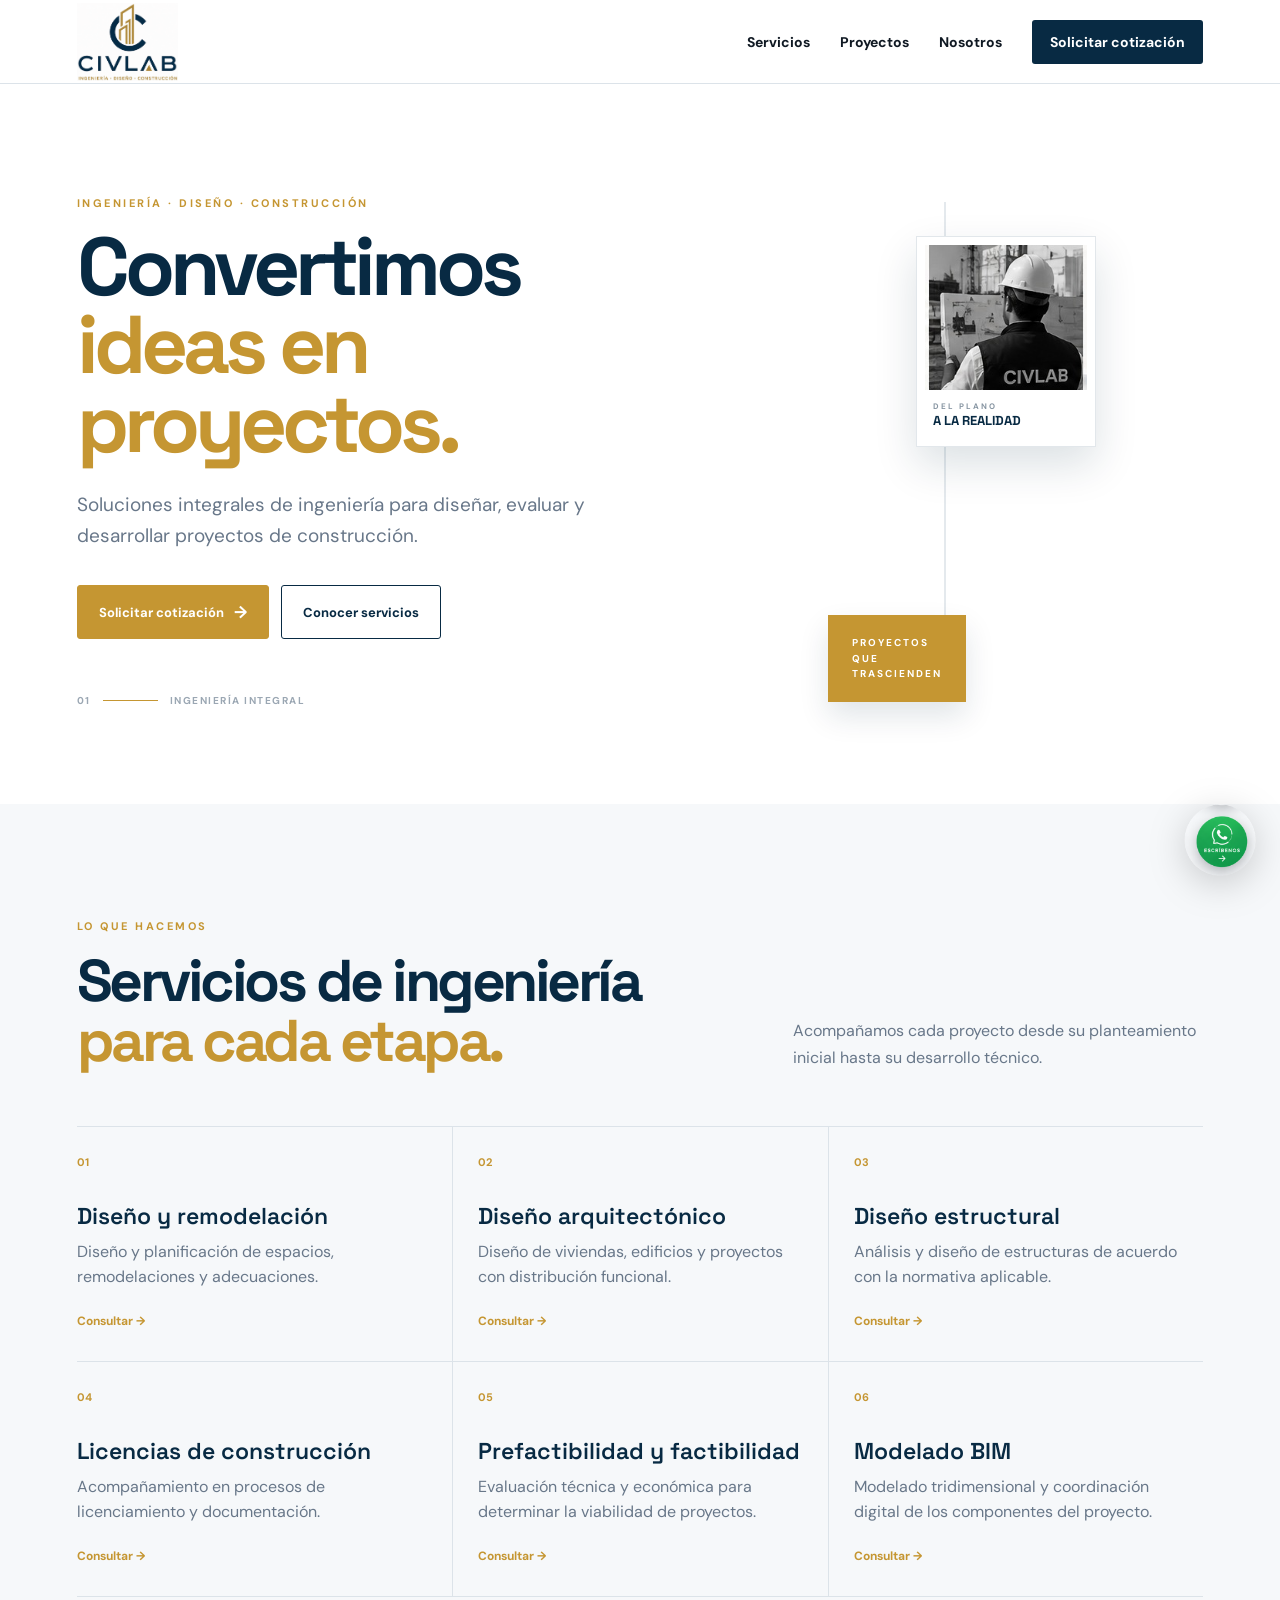
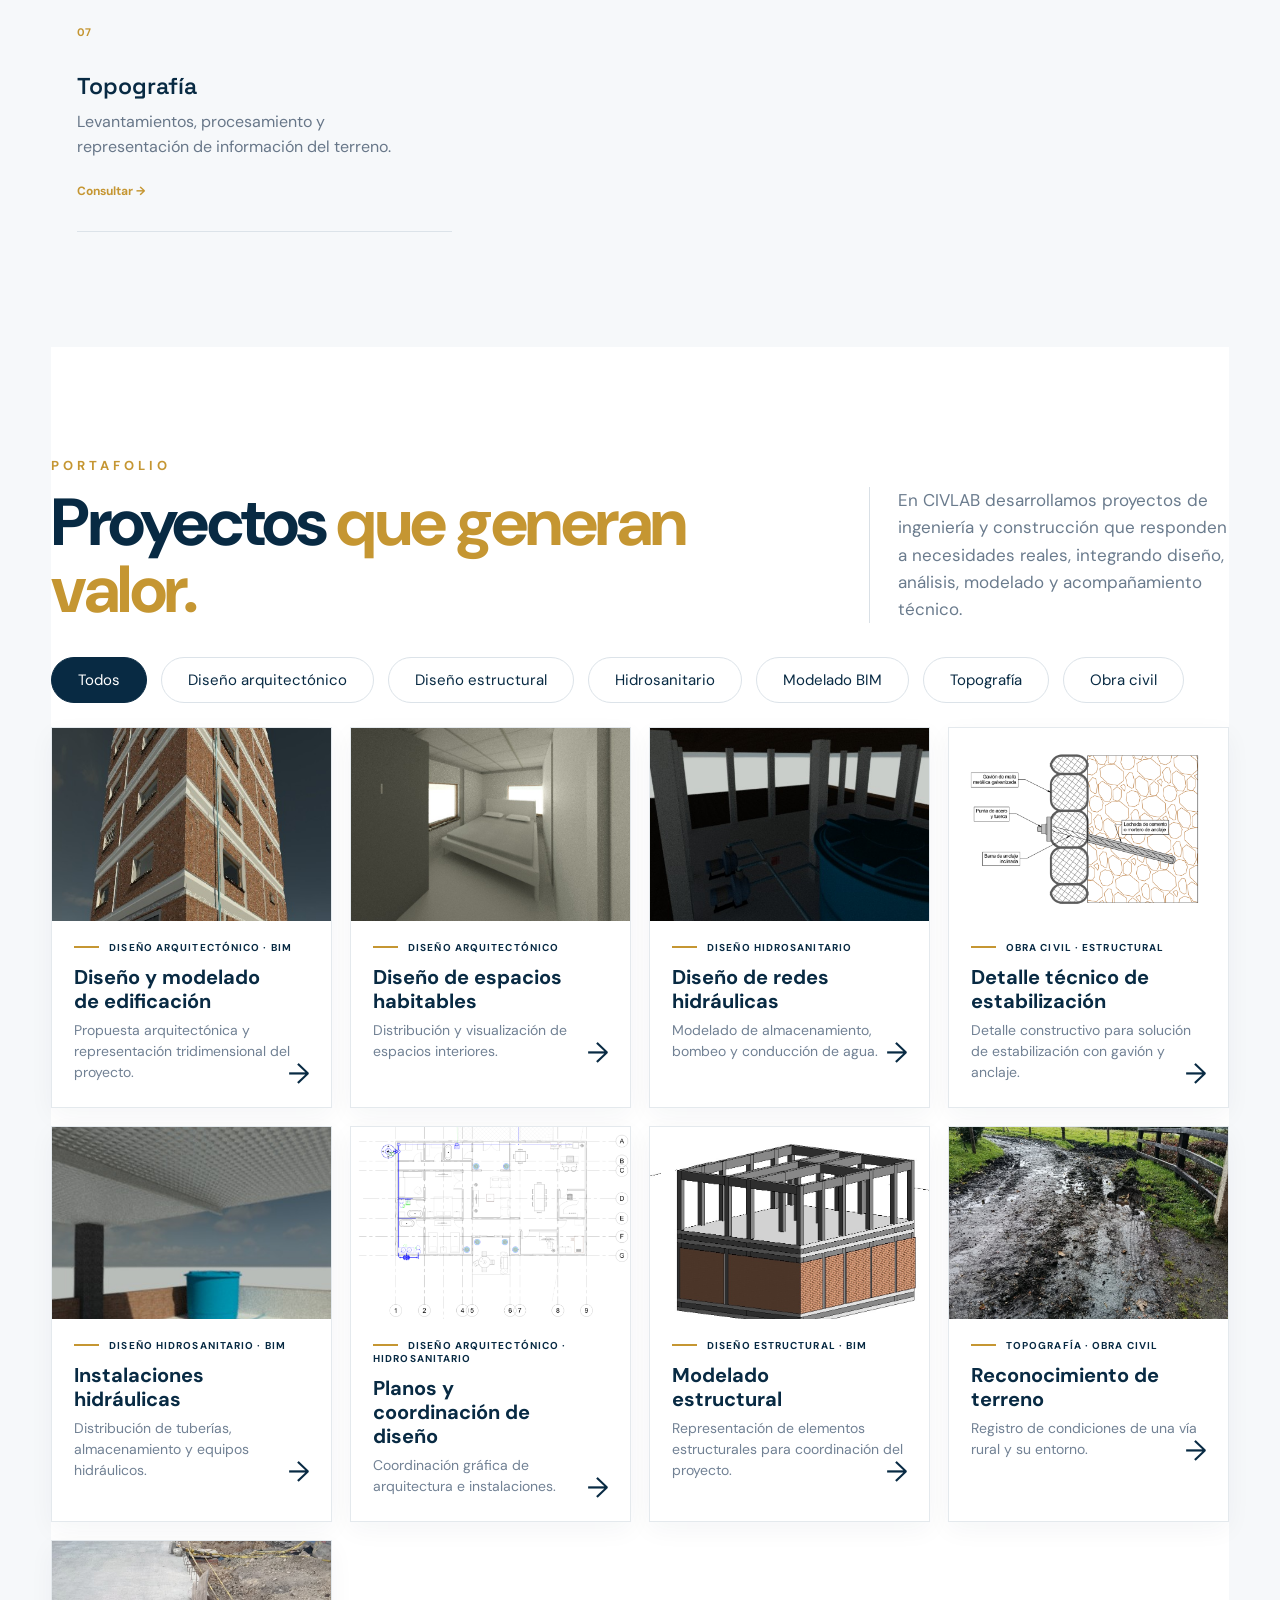
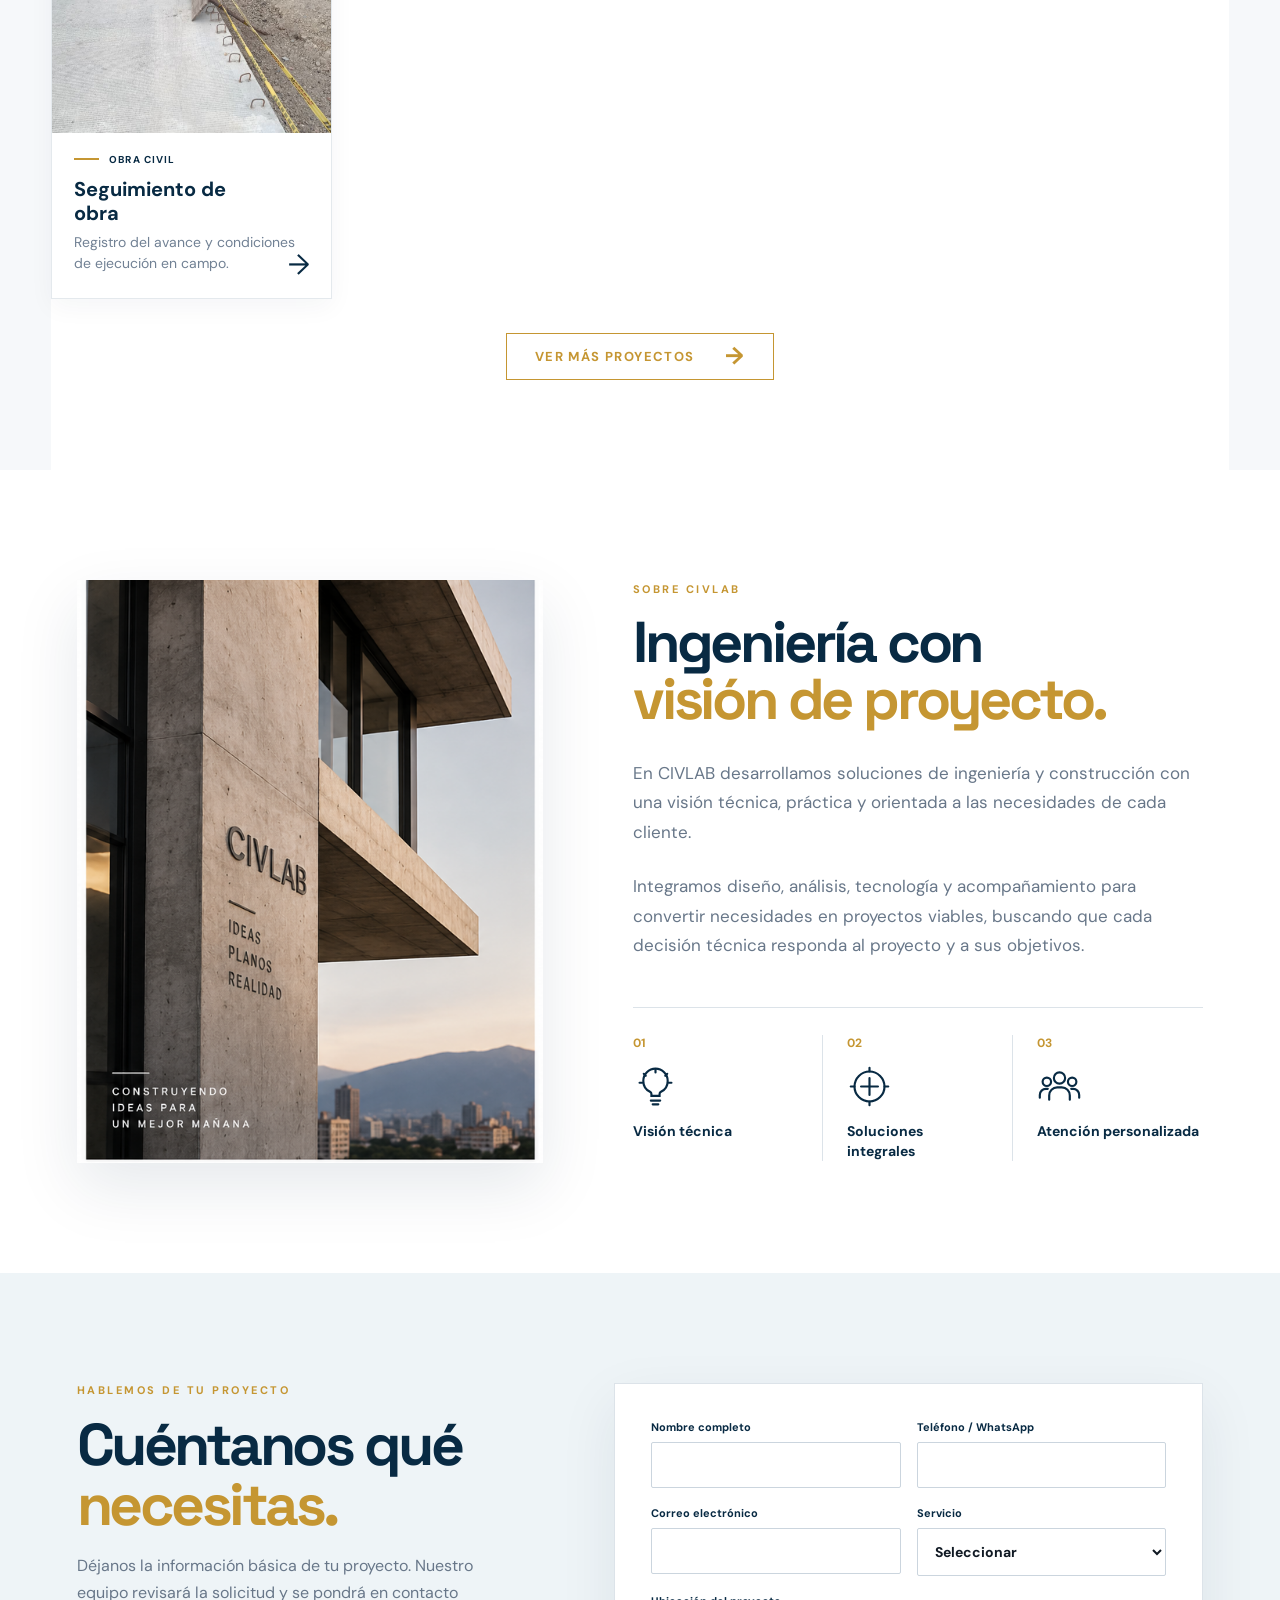
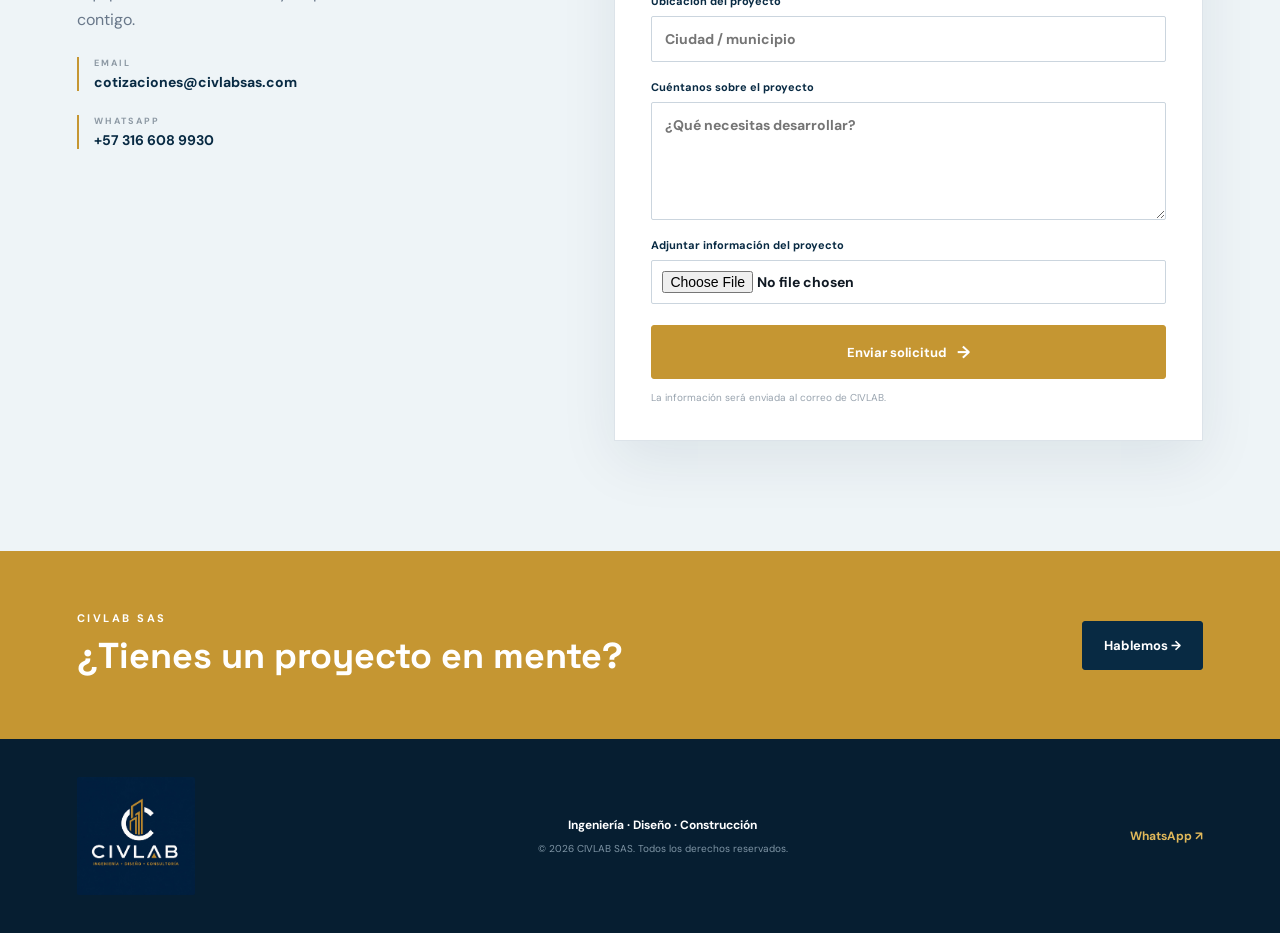
==== commit 36ed34e3: "Add files via upload" ====
--- a/index.html
+++ b/index.html
@@ -148,23 +148,33 @@
       </div>
     </article>
 
+    <article class="portfolio-card" data-category="estructural bim">
+      <div class="portfolio-image"><img src="portafolio-estructural.jpg" alt="Modelo estructural de edificación" loading="lazy"></div>
+      <div class="portfolio-info">
+        <span>DISEÑO ESTRUCTURAL · BIM</span>
+        <h3>Modelado estructural</h3>
+        <p>Representación de elementos estructurales para coordinación del proyecto.</p>
+        <button class="portfolio-detail" type="button" data-title="Modelado estructural" data-description="Se desarrolló el modelo tridimensional de la estructura, representando columnas, vigas y elementos principales para apoyar la coordinación y revisión del proyecto estructural.">→</button>
+      </div>
+    </article>
+
     <article class="portfolio-card" data-category="topografia obra">
-      <div class="portfolio-image"><img src="portafolio-rural.jpg" alt="Registro de vía rural en campo" loading="lazy"></div>
+      <div class="portfolio-image"><img src="portafolio-topografia.jpg" alt="Vía rural registrada en campo" loading="lazy"></div>
       <div class="portfolio-info">
         <span>TOPOGRAFÍA · OBRA CIVIL</span>
-        <h3>Visita y diagnóstico de campo</h3>
-        <p>Registro del estado de una vía rural y sus condiciones de terreno.</p>
-        <button class="portfolio-detail" type="button" data-title="Visita y diagnóstico de campo" data-description="Se realizó registro fotográfico y observación de campo de una vía rural, identificando condiciones del terreno, presencia de agua y estado superficial para apoyar el análisis técnico.">→</button>
-      </div>
-    </article>
-
-    <article class="portfolio-card" data-category="obra topografia">
-      <div class="portfolio-image"><img src="portafolio-obra-civil.jpg" alt="Seguimiento de obra civil" loading="lazy"></div>
+        <h3>Reconocimiento de terreno</h3>
+        <p>Registro de condiciones de una vía rural y su entorno.</p>
+        <button class="portfolio-detail" type="button" data-title="Reconocimiento de terreno" data-description="Se realizó un reconocimiento visual y registro fotográfico del terreno y de una vía rural, observando condiciones de superficie, drenaje y entorno como insumo para el análisis técnico.">→</button>
+      </div>
+    </article>
+
+    <article class="portfolio-card" data-category="obra">
+      <div class="portfolio-image"><img src="portafolio-seguimiento.jpg" alt="Seguimiento de obra civil urbana" loading="lazy"></div>
       <div class="portfolio-info">
         <span>OBRA CIVIL</span>
         <h3>Seguimiento de obra</h3>
-        <p>Registro fotográfico del avance de una intervención en campo.</p>
-        <button class="portfolio-detail" type="button" data-title="Seguimiento de obra" data-description="Se realizó acompañamiento y registro fotográfico del avance de una intervención de obra civil, documentando condiciones de ejecución y el estado de los trabajos en campo.">→</button>
+        <p>Registro del avance y condiciones de ejecución en campo.</p>
+        <button class="portfolio-detail" type="button" data-title="Seguimiento de obra" data-description="Se realizó seguimiento y registro fotográfico de una intervención de obra civil, documentando el avance de los trabajos, condiciones de ejecución y elementos constructivos visibles en campo.">→</button>
       </div>
     </article>
 
--- a/styles.css
+++ b/styles.css
@@ -424,3 +424,6 @@
 .portfolio-modal-close{position:absolute;right:16px;top:12px;border:0;background:none;color:#082A43;font-size:32px;cursor:pointer}
 @media(max-width:1100px){.portfolio-grid{grid-template-columns:repeat(2,minmax(0,1fr))}.portfolio-head{grid-template-columns:1fr;gap:24px}.portfolio-head>p{padding-left:0;border-left:0;max-width:700px}}
 @media(max-width:600px){.portfolio{width:min(100% - 36px,520px);padding:70px 0}.portfolio-head{gap:20px;margin-bottom:28px}.portfolio-head h2{font-size:43px;letter-spacing:-1.5px}.portfolio-head>p{font-size:15px}.portfolio-filters{flex-wrap:nowrap;overflow-x:auto;padding-bottom:6px;scrollbar-width:none}.portfolio-filters::-webkit-scrollbar{display:none}.portfolio-filter{flex:0 0 auto;padding:10px 18px;font-size:13px}.portfolio-grid{grid-template-columns:1fr;gap:16px}.portfolio-info{min-height:145px;padding:18px 19px 22px}.portfolio-modal-box{padding:34px 25px}.portfolio-modal-box h3{font-size:25px}}
+
+/* V13: corrected image/service matching */
+.portfolio-card .portfolio-detail{font-family:inherit}
